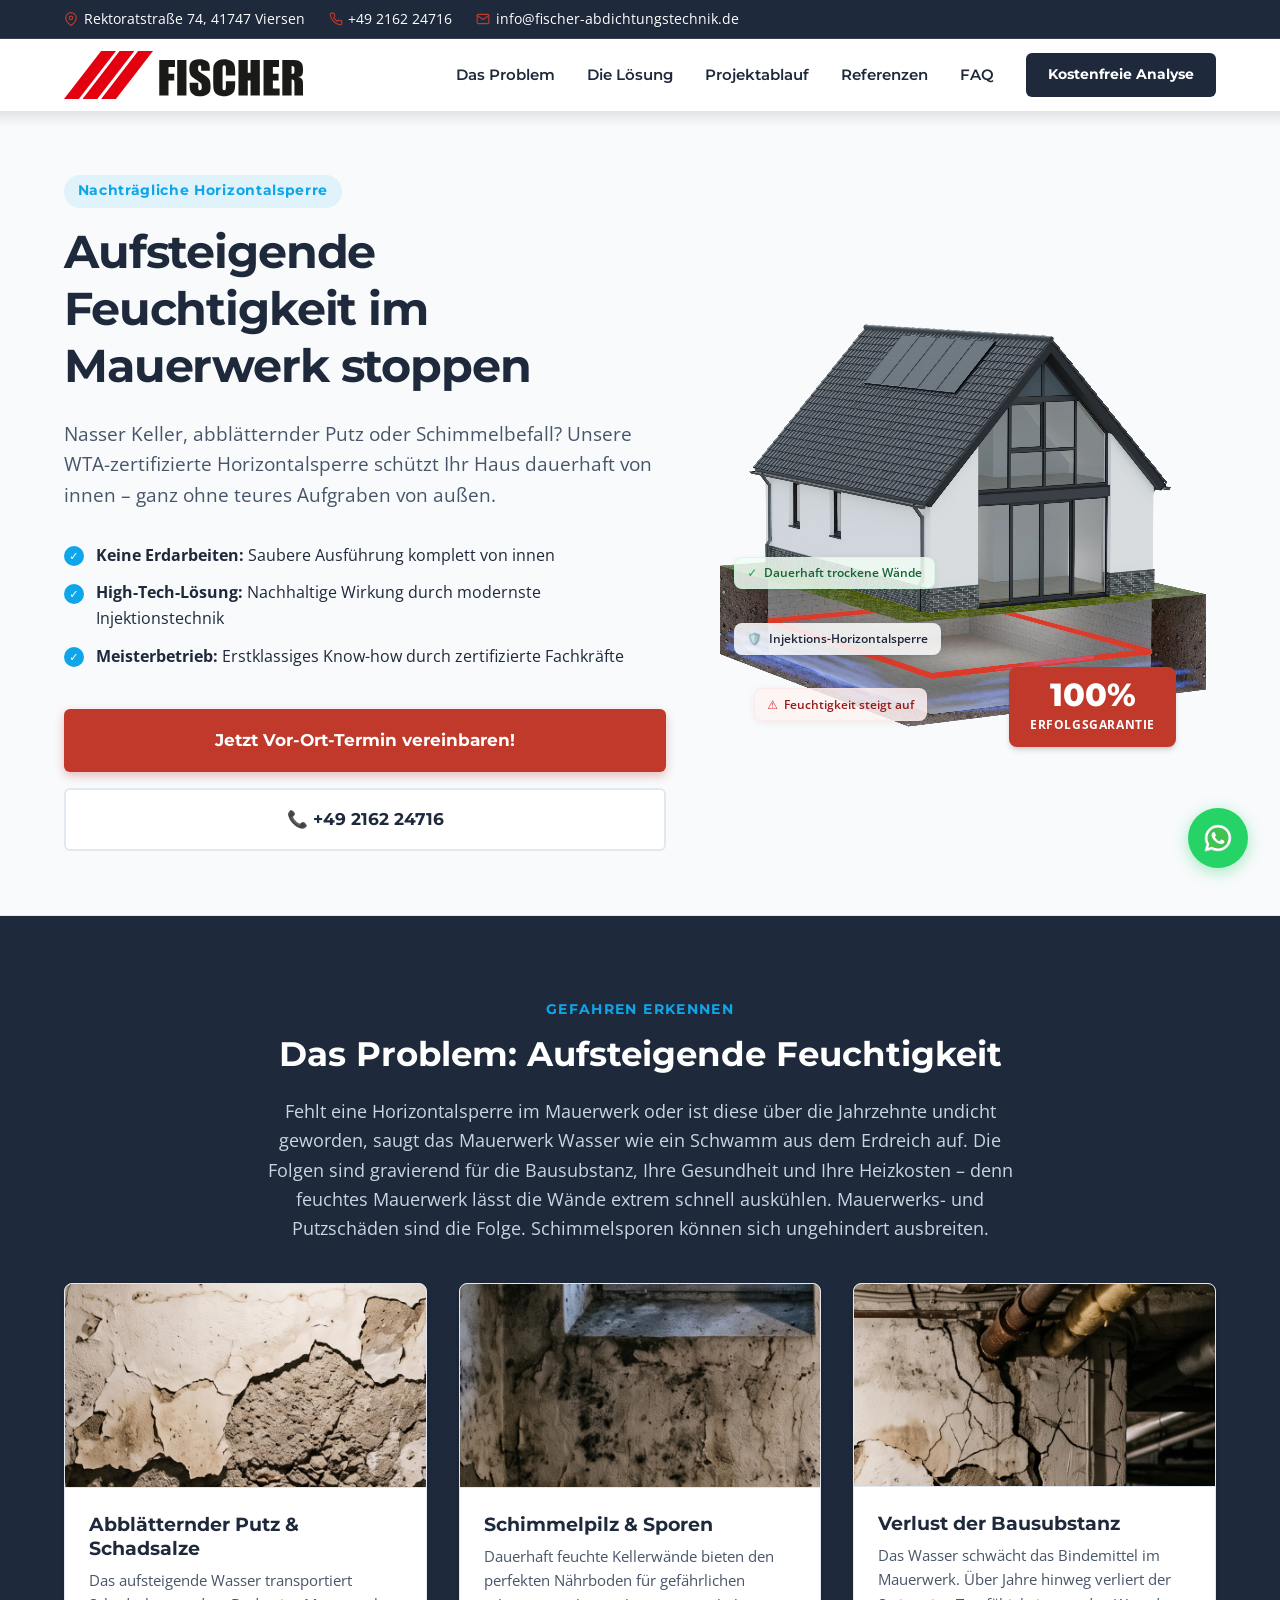
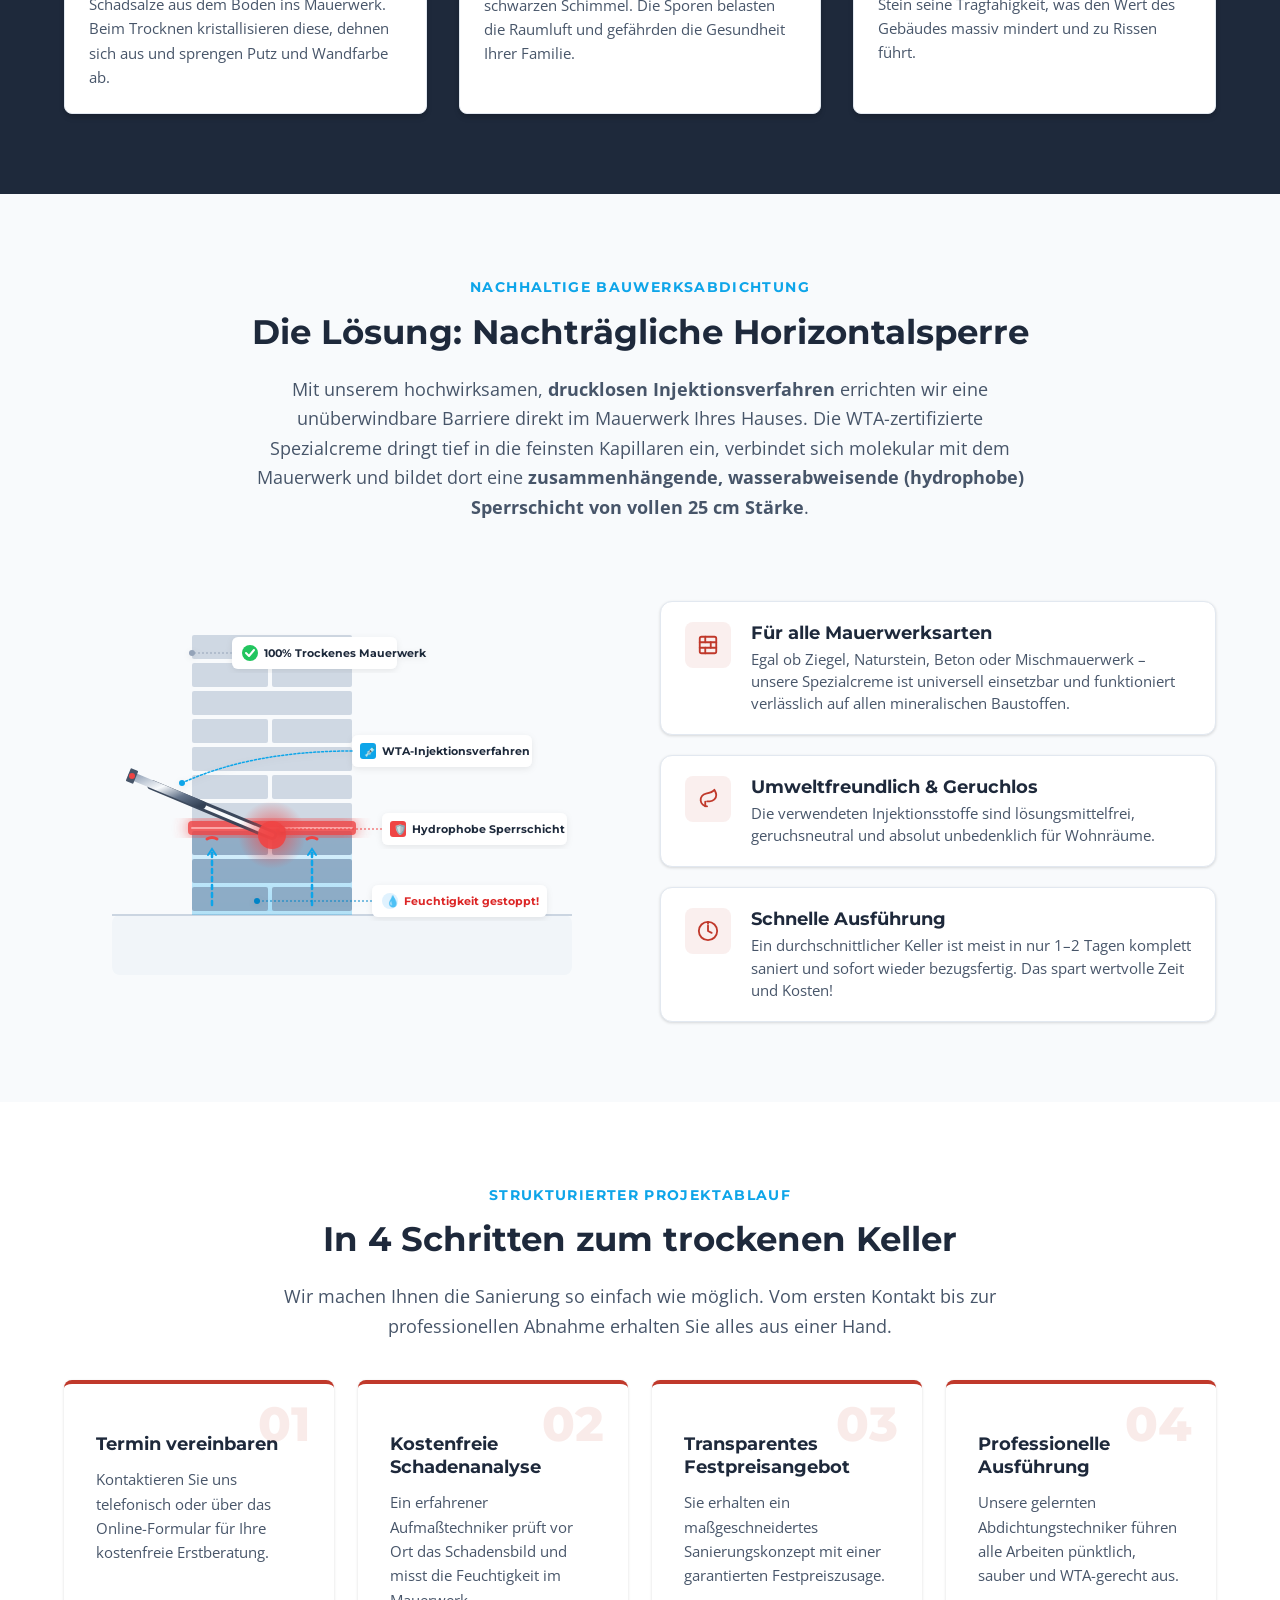
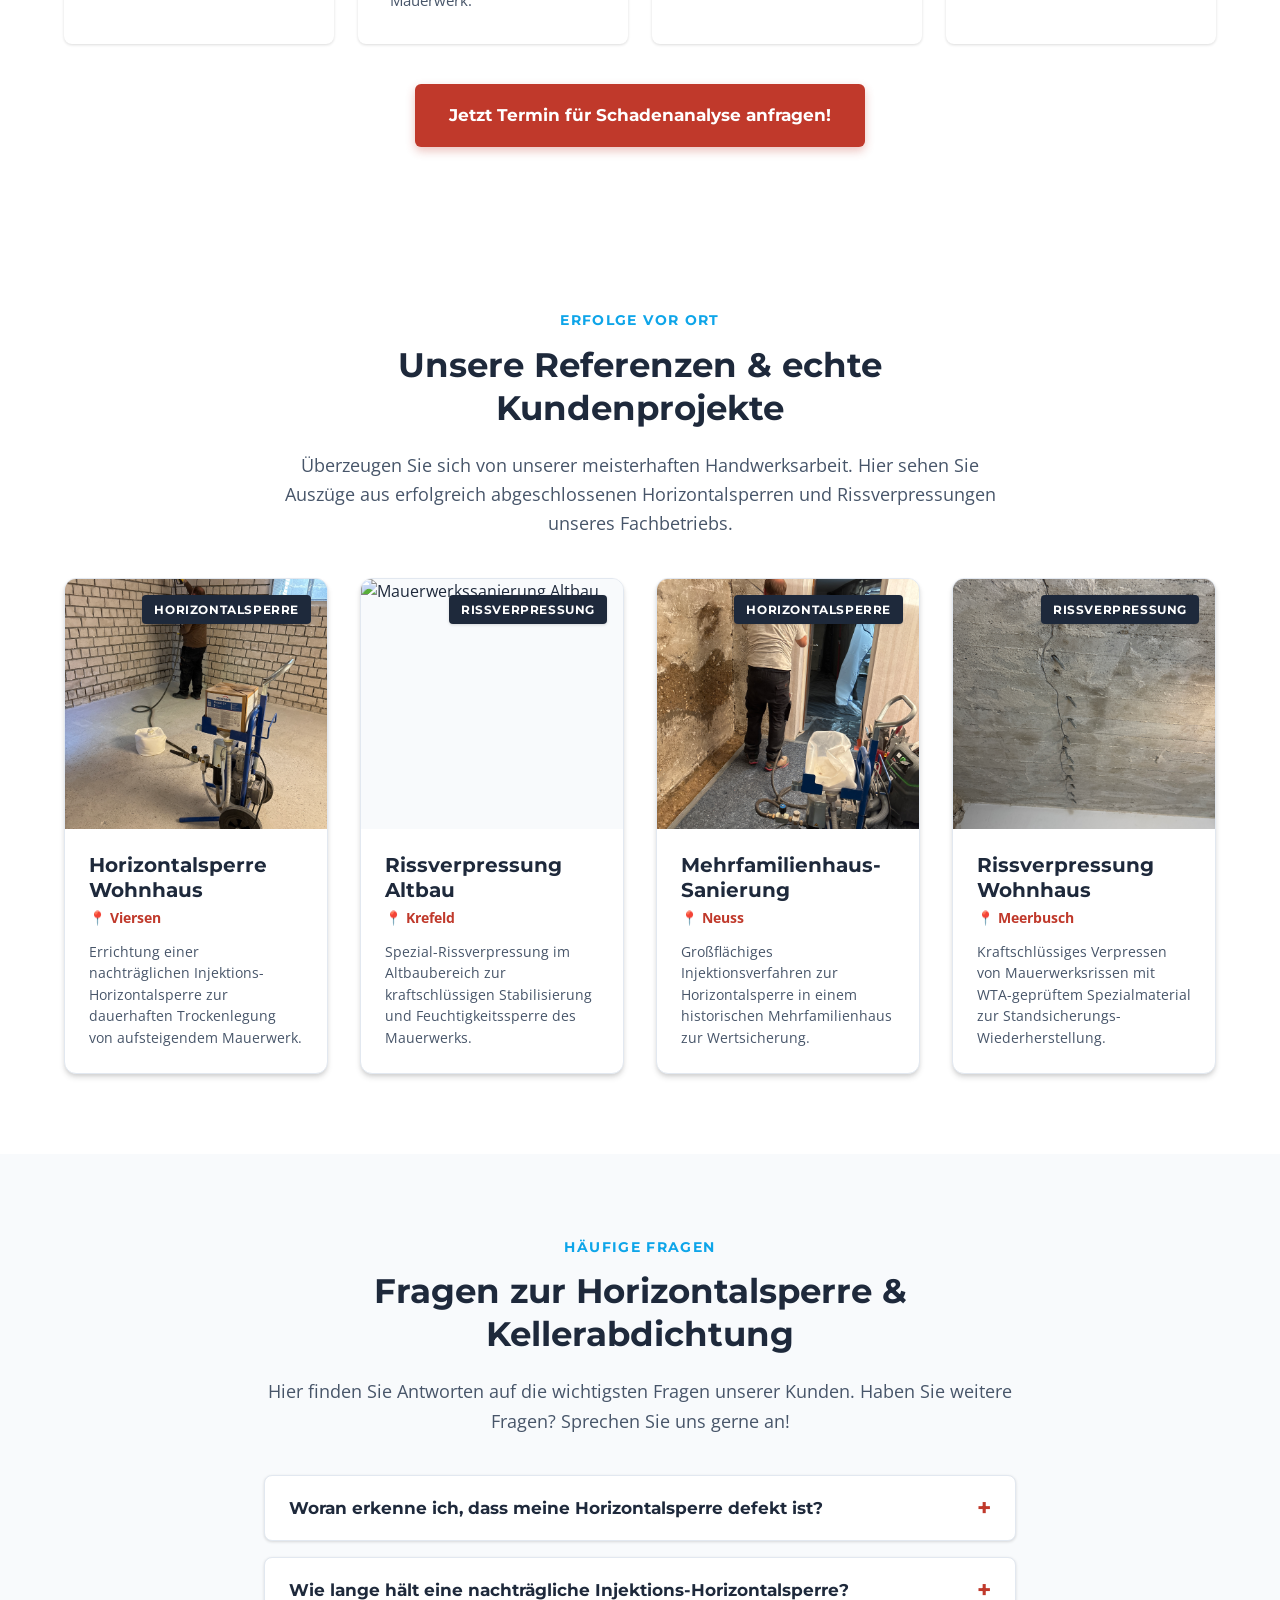
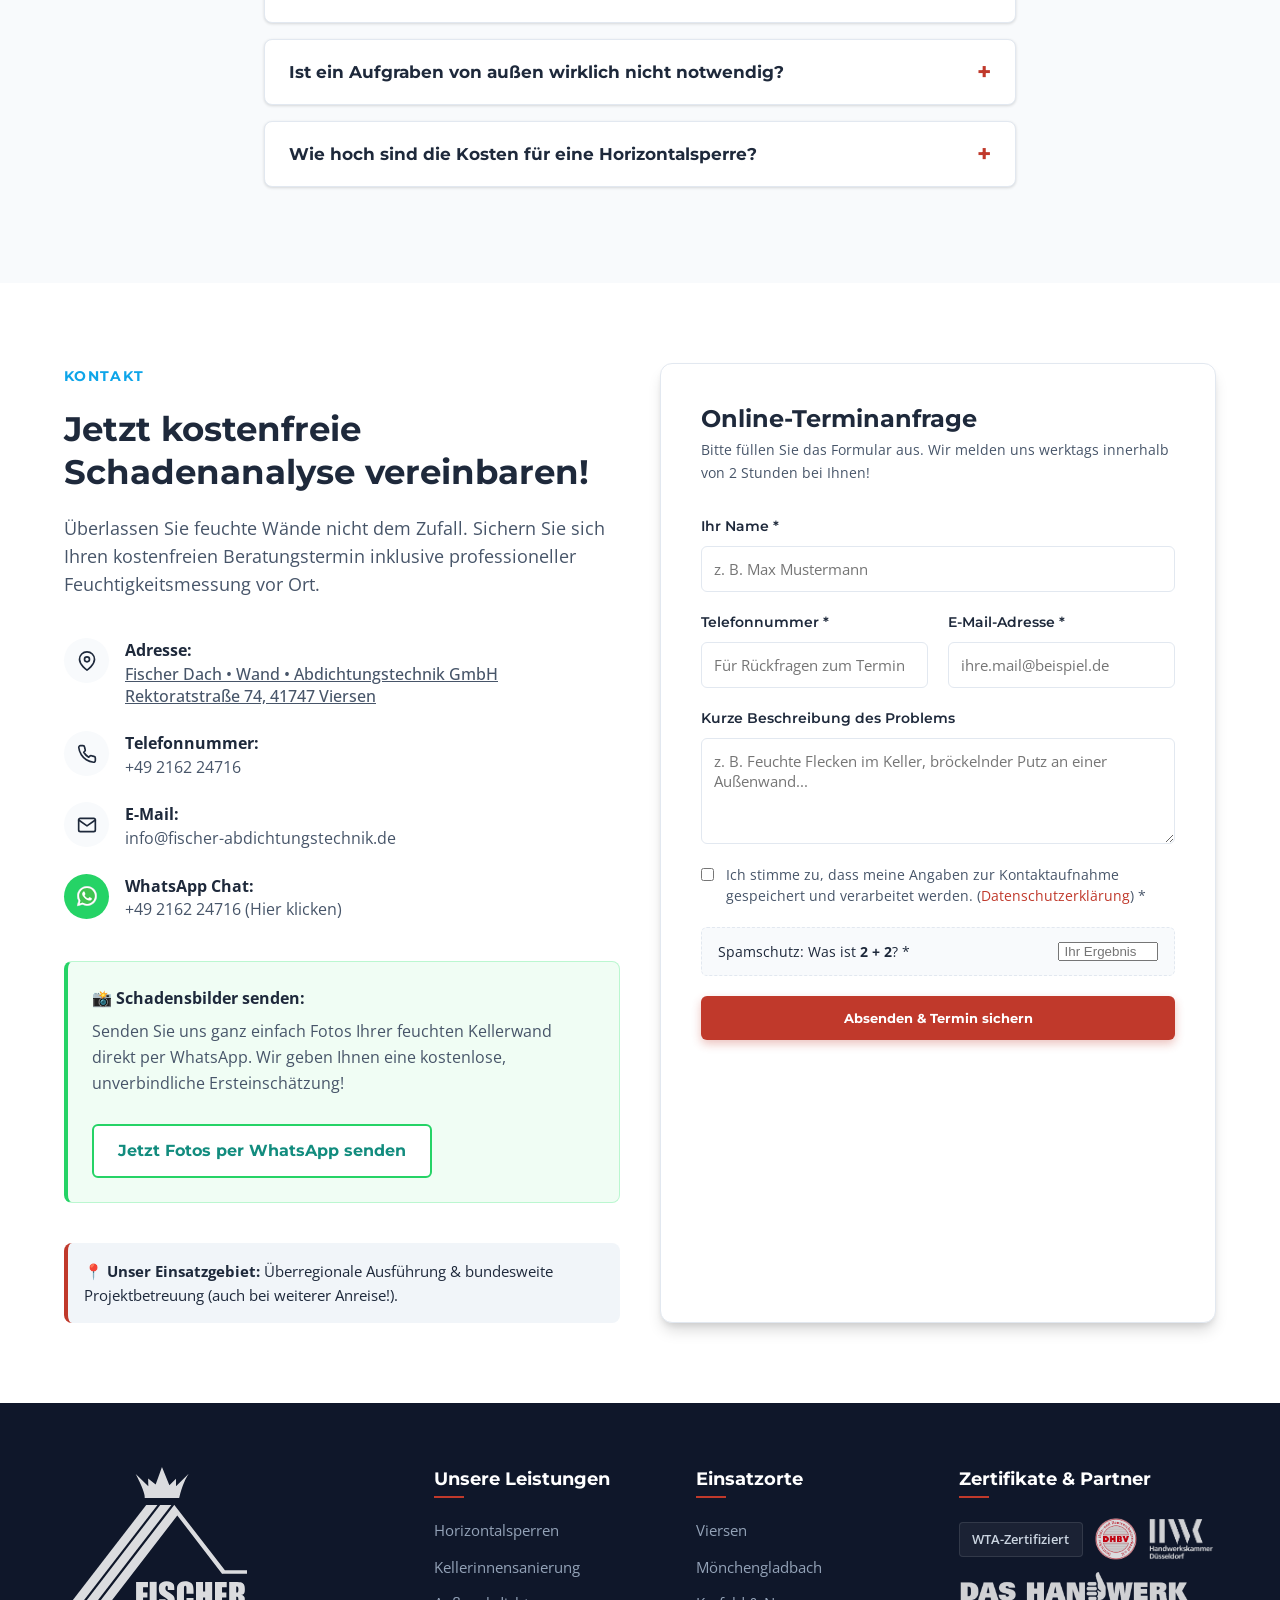
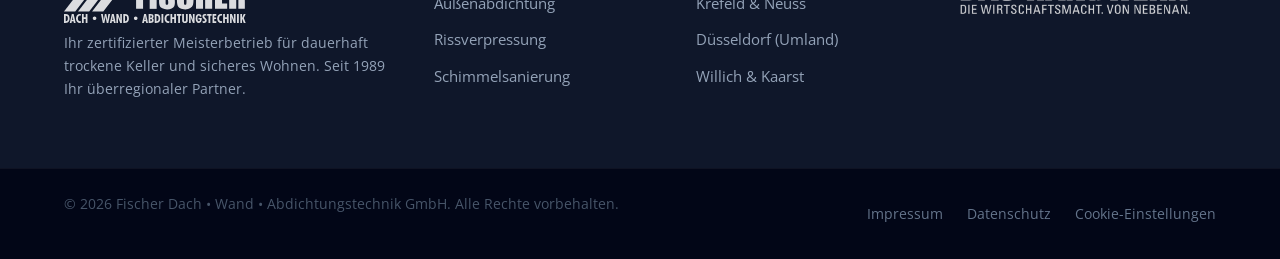
==== index.html @ 28f81aad "style: separate solution header as full-width block and split graphic and benefits in grid underneat" ====
<!DOCTYPE html>
<html lang="de">
<head>
    <meta charset="UTF-8">
    <meta name="viewport" content="width=device-width, initial-scale=1.0">
    <title>Nachträgliche Horizontalsperre | Fischer Abdichtungstechnik</title>
    <meta name="description" content="Professionelle Mauerwerksabdichtung & nachträgliche Horizontalsperre im Injektionsverfahren ohne Erdarbeiten. Kostenfreie Schadenanalyse vor Ort!">
    <link rel="stylesheet" href="styles.css">
    <link rel="preconnect" href="https://fonts.googleapis.com">
    <link rel="preconnect" href="https://fonts.gstatic.com" crossorigin>
    <link href="https://fonts.googleapis.com/css2?family=Montserrat:wght@400;500;600;700;800&family=Open+Sans:wght@400;500;600&display=swap" rel="stylesheet">

    <!-- Unified Google Tag (gtag.js) - Google Analytics 4 & Google Ads -->
    <!-- ANLEITUNG: Ersetze 'G-XXXXXXXXXX' mit deiner GA4 Mess-ID und 'AW-XXXXXXXXX' mit deiner Google Ads Conversion-ID -->
    <script async src="https://www.googletagmanager.com/gtag/js?id=G-XXXXXXXXXX"></script>
    <script>
        window.dataLayer = window.dataLayer || [];
        function gtag(){dataLayer.push(arguments);}
        gtag('js', new Date());

        // Google Analytics 4 (GA4) Initialisierung
        gtag('config', 'G-XXXXXXXXXX');

        // Google Ads Initialisierung (optional)
        gtag('config', 'AW-XXXXXXXXX');
    </script>
</head>
<body>

    <!-- Upper Utility Bar -->
    <div class="utility-bar">
        <div class="container utility-content">
            <div class="utility-left">
                <span><svg xmlns="http://www.w3.org/2000/svg" viewBox="0 0 24 24" fill="none" stroke="currentColor" stroke-width="2" stroke-linecap="round" stroke-linejoin="round" style="width: 14px; height: 14px;"><path d="M21 10c0 7-9 13-9 13s-9-6-9-13a9 9 0 0 1 18 0z"></path><circle cx="12" cy="10" r="3"></circle></svg> <a href="https://maps.google.com/?q=Fischer+Dach+Wand+Abdichtungstechnik+GmbH+Rektoratstrasse+74+41747+Viersen" target="_blank" rel="noopener noreferrer">Rektoratstraße&nbsp;74, 41747&nbsp;Viersen</a></span>
                <span><svg xmlns="http://www.w3.org/2000/svg" viewBox="0 0 24 24" fill="none" stroke="currentColor" stroke-width="2" stroke-linecap="round" stroke-linejoin="round" style="width: 14px; height: 14px;"><path d="M22 16.92v3a2 2 0 0 1-2.18 2 19.79 19.79 0 0 1-8.63-3.07 19.5 19.79 0 0 1-6-6 19.79 19.79 0 0 1-3.07-8.67A2 2 0 0 1 4.11 2h3a2 2 0 0 1 2 1.72 12.84 12.84 0 0 0 .7 2.81 2 2 0 0 1-.45 2.11L8.09 9.91a16 16 0 0 0 6 6l1.27-1.27a2 2 0 0 1 2.11-.45 12.84 12.84 0 0 0 2.81.7A2 2 0 0 1 22 16.92z"></path></svg> <a href="tel:+49216224716">+49 2162 24716</a></span>
                <span><svg xmlns="http://www.w3.org/2000/svg" viewBox="0 0 24 24" fill="none" stroke="currentColor" stroke-width="2" stroke-linecap="round" stroke-linejoin="round" style="width: 14px; height: 14px;"><path d="M4 4h16c1.1 0 2 .9 2 2v12c0 1.1-.9 2-2 2H4c-1.1 0-2-.9-2-2V6c0-1.1.9-2 2-2z"></path><polyline points="22,6 12,13 2,6"></polyline></svg> <a href="mailto:info@fischer-abdichtungstechnik.de">info@fischer-abdichtungstechnik.de</a></span>
            </div>
        </div>
    </div>

    <!-- Header & Navigation -->
    <header class="main-header">
        <div class="container header-container">
            <a href="#" class="logo">
                <img src="images/logo_small.svg" alt="Fischer Dach • Wand • Abdichtungstechnik" class="header-logo-img">
            </a>
            
            <!-- Desktop-only Navigation (horizontal flex) -->
            <nav class="main-nav nav-desktop">
                <a href="#problem">Das Problem</a>
                <a href="#loesung">Die Lösung</a>
                <a href="#ablauf">Projektablauf</a>
                <a href="#referenzen">Referenzen</a>
                <a href="#faq">FAQ</a>
                <a href="#kontakt" class="btn btn-primary nav-cta">Kostenfreie Analyse</a>
            </nav>

            <button class="mobile-nav-toggle" aria-label="Menü öffnen" onclick="toggleMobileNav()">
                <span></span>
                <span></span>
                <span></span>
            </button>
        </div>
    </header>

    <!-- Mobile-only Slide-out Drawer Navigation (vertical stacked sibling) -->
    <nav class="main-nav nav-mobile">
        <a href="#problem">Das Problem</a>
        <a href="#loesung">Die Lösung</a>
        <a href="#ablauf">Projektablauf</a>
        <a href="#referenzen">Referenzen</a>
        <a href="#faq">FAQ</a>
        <a href="#kontakt" class="btn btn-primary nav-cta">Kostenfreie Analyse</a>
        
        <!-- Mobile-only Contact Section (shown inside styled container) -->
        <div class="nav-utility-mobile">
            <div class="nav-utility-title">KONTAKT</div>

            <div class="contact-row">
                <div class="nav-utility-icon-box">
                    <svg xmlns="http://www.w3.org/2000/svg" viewBox="0 0 24 24" fill="none" stroke="currentColor" stroke-width="2" stroke-linecap="round" stroke-linejoin="round" style="width: 16px; height: 16px;"><path d="M21 10c0 7-9 13-9 13s-9-6-9-13a9 9 0 0 1 18 0z"></path><circle cx="12" cy="10" r="3"></circle></svg>
                </div>
                <a href="https://maps.google.com/?q=Fischer+Dach+Wand+Abdichtungstechnik+GmbH+Rektoratstrasse+74+41747+Viersen" target="_blank" rel="noopener noreferrer">Rektoratstraße&nbsp;74, 41747&nbsp;Viersen</a>
            </div>

            <div class="contact-row">
                <div class="nav-utility-icon-box">
                    <svg xmlns="http://www.w3.org/2000/svg" viewBox="0 0 24 24" fill="none" stroke="currentColor" stroke-width="2" stroke-linecap="round" stroke-linejoin="round" style="width: 16px; height: 16px;"><path d="M22 16.92v3a2 2 0 0 1-2.18 2 19.79 19.79 0 0 1-8.63-3.07 19.5 19.79 0 0 1-6-6 19.79 19.79 0 0 1-3.07-8.67A2 2 0 0 1 4.11 2h3a2 2 0 0 1 2 1.72 12.84 12.84 0 0 0 .7 2.81 2 2 0 0 1-.45 2.11L8.09 9.91a16 16 0 0 0 6 6l1.27-1.27a2 2 0 0 1 2.11-.45 12.84 12.84 0 0 0 2.81.7A2 2 0 0 1 22 16.92z"></path></svg>
                </div>
                <a href="tel:+49216224716">+49 2162 24716</a>
            </div>

            <div class="contact-row">
                <div class="nav-utility-icon-box">
                    <svg xmlns="http://www.w3.org/2000/svg" viewBox="0 0 24 24" fill="none" stroke="currentColor" stroke-width="2" stroke-linecap="round" stroke-linejoin="round" style="width: 16px; height: 16px;"><path d="M4 4h16c1.1 0 2 .9 2 2v12c0 1.1-.9 2-2 2H4c-1.1 0-2-.9-2-2V6c0-1.1.9-2 2-2z"></path><polyline points="22,6 12,13 2,6"></polyline></svg>
                </div>
                <a href="mailto:info@fischer-abdichtungstechnik.de">info@fischer-abdichtungstechnik.de</a>
            </div>
        </div>
    </nav>

    <main>
        <!-- Hero Section -->
        <section class="hero-section">
            <div class="container hero-container">
                <div class="hero-text-content">
                    <span class="hero-tagline">Nachträgliche Horizontalsperre</span>
                    <h1>Aufsteigende Feuchtigkeit im Mauerwerk stoppen</h1>
                    <p class="hero-lead">Nasser Keller, abblätternder Putz oder Schimmelbefall? Unsere WTA-zertifizierte Horizontalsperre schützt Ihr Haus dauerhaft von innen – ganz ohne teures Aufgraben von außen.</p>
                    
                    <div class="hero-benefits">
                        <div class="benefit-bullet">
                            <span class="bullet-icon">✓</span>
                            <span><strong>Keine Erdarbeiten:</strong> Saubere Ausführung komplett von innen</span>
                        </div>
                        <div class="benefit-bullet">
                            <span class="bullet-icon">✓</span>
                            <span><strong>High-Tech-Lösung:</strong> Nachhaltige Wirkung durch modernste Injektionstechnik</span>
                        </div>
                        <div class="benefit-bullet">
                            <span class="bullet-icon">✓</span>
                            <span><strong>Meisterbetrieb:</strong> Erstklassiges Know-how durch zertifizierte Fachkräfte</span>
                        </div>
                    </div>

                    <div class="hero-cta-group">
                        <a href="#kontakt" class="btn btn-accent btn-large">Jetzt Vor-Ort-Termin vereinbaren!</a>
                        <a href="tel:+49216224716" class="btn btn-secondary btn-large">📞 +49 2162 24716</a>
                    </div>
                </div>
                <div class="hero-visual-content">
                    <div class="visual-wrapper">
                        <!-- Modern, self-hosted, lightweight video with a fallback WebP poster -->
                        <video autoplay loop muted playsinline class="hero-img-main" poster="images/animation.webp">
                            <source src="images/animation.mov" type="video/quicktime">
                            <source src="images/animation.webm" type="video/webm">
                            <img src="images/animation.webp" alt="Fischer Injektions-Horizontalsperre" class="hero-img-main">
                        </video>

                        <!-- Absolute HTML Text Box Overlays (Initialize with badge-prepare to prevent layout flicker) -->
                        <div class="hero-overlay-badge badge-moisture badge-prepare">
                            <span class="badge-icon">⚠️</span>
                            <span class="badge-text">Feuchtigkeit steigt auf</span>
                        </div>

                        <div class="hero-overlay-badge badge-protection badge-prepare">
                            <span class="badge-icon">✓</span>
                            <span class="badge-text">Dauerhaft trockene Wände</span>
                        </div>

                        <div class="hero-overlay-badge badge-barrier badge-prepare">
                            <span class="badge-icon">🛡️</span>
                            <span class="badge-text">Injektions-Horizontalsperre</span>
                        </div>

                        <div class="visual-badge badge-prepare">
                            <span class="number">100%</span>
                            <span class="text">Erfolgsgarantie</span>
                        </div>
                    </div>
                </div>
            </div>
        </section>

        <!-- Problem Section -->
        <section id="problem" class="problem-section section-padding">
            <div class="container text-center max-width-800">
                <span class="section-tag">Gefahren erkennen</span>
                <h2>Das Problem: Aufsteigende Feuchtigkeit</h2>
                <p class="section-lead">Fehlt eine Horizontalsperre im Mauerwerk oder ist diese über die Jahrzehnte undicht geworden, saugt das Mauerwerk Wasser wie ein Schwamm aus dem Erdreich auf. Die Folgen sind gravierend für die Bausubstanz, Ihre Gesundheit und Ihre Heizkosten – denn feuchtes Mauerwerk lässt die Wände extrem schnell auskühlen. Mauerwerks- und Putzschäden sind die Folge. Schimmelsporen können sich ungehindert ausbreiten.</p>
            </div>

            <div class="container grid-3 mt-4">
                <div class="problem-card">
                    <div class="problem-image">
                        <img src="images/01_plaster.webp" alt="Abblätternder Putz und feuchte Kellerwand" loading="lazy">
                    </div>
                    <div class="problem-content">
                        <h3>Abblätternder Putz & Schadsalze</h3>
                        <p>Das aufsteigende Wasser transportiert Schadsalze aus dem Boden ins Mauerwerk. Beim Trocknen kristallisieren diese, dehnen sich aus und sprengen Putz und Wandfarbe ab.</p>
                    </div>
                </div>

                <div class="problem-card">
                    <div class="problem-image">
                        <img src="images/02_mold.webp" alt="Schwarzer Schimmel und Sporen an feuchter Wand" loading="lazy">
                    </div>
                    <div class="problem-content">
                        <h3>Schimmelpilz & Sporen</h3>
                        <p>Dauerhaft feuchte Kellerwände bieten den perfekten Nährboden für gefährlichen schwarzen Schimmel. Die Sporen belasten die Raumluft und gefährden die Gesundheit Ihrer Familie.</p>
                    </div>
                </div>

                <div class="problem-card">
                    <div class="problem-image">
                        <img src="images/03_structure.webp" alt="Feuchtes Kellermauerwerk und struktureller Schaden" loading="lazy">
                    </div>
                    <div class="problem-content">
                        <h3>Verlust der Bausubstanz</h3>
                        <p>Das Wasser schwächt das Bindemittel im Mauerwerk. Über Jahre hinweg verliert der Stein seine Tragfähigkeit, was den Wert des Gebäudes massiv mindert und zu Rissen führt.</p>
                    </div>
                </div>
            </div>
        </section>

        <!-- Solution Section -->
        <section id="loesung" class="solution-section section-padding bg-light">
            <div class="container">
                <!-- Headline and Text at the top, spanning full width -->
                <div class="solution-header text-center max-width-800">
                    <span class="section-tag">Nachhaltige Bauwerksabdichtung</span>
                    <h2>Die Lösung: Nachträgliche Horizontalsperre</h2>
                    <p class="section-lead">Mit unserem hochwirksamen, <strong>drucklosen Injektionsverfahren</strong> errichten wir eine unüberwindbare Barriere direkt im Mauerwerk Ihres Hauses. Die WTA-zertifizierte Spezialcreme dringt tief in die feinsten Kapillaren ein, verbindet sich molekular mit dem Mauerwerk und bildet dort eine <strong>zusammenhängende, wasserabweisende (hydrophobe) Sperrschicht von vollen 25 cm Stärke</strong>.</p>
                </div>

                <!-- Splitted content below: Left Column = Graphic, Right Column = Benefits list -->
                <div class="solution-grid grid-2 align-center mt-4">
                    <div class="solution-visual">
                        <!-- Modern Technical Schematic SVG -->
                        <svg viewBox="0 0 500 400" class="solution-svg" xmlns="http://www.w3.org/2000/svg">
                            <defs>
                                <!-- Glow filter for the active barrier -->
                                <filter id="barrierGlow" x="-20%" y="-20%" width="140%" height="140%">
                                    <feGaussianBlur stdDeviation="8" result="blur" />
                                    <feComposite in="SourceGraphic" in2="blur" operator="over" />
                                </filter>
                                <!-- Metallic gradient for the injection packer -->
                                <linearGradient id="packerMetal" x1="0" y1="0" x2="1" y2="1">
                                    <stop offset="0%" stop-color="#94a3b8" />
                                    <stop offset="40%" stop-color="#f8fafc" />
                                    <stop offset="70%" stop-color="#64748b" />
                                    <stop offset="100%" stop-color="#334155" />
                                </linearGradient>
                                <!-- Cream diffusion radial gradient -->
                                <radialGradient id="creamDiffusion" cx="50%" cy="50%" r="50%">
                                    <stop offset="0%" stop-color="#ef4444" stop-opacity="0.85" />
                                    <stop offset="35%" stop-color="#ef4444" stop-opacity="0.5" />
                                    <stop offset="100%" stop-color="#ef4444" stop-opacity="0" />
                                </radialGradient>
                                <!-- Rising water gradient -->
                                <linearGradient id="waterFlow" x1="0" y1="1" x2="0" y2="0">
                                    <stop offset="0%" stop-color="#0ea5e9" stop-opacity="0.3" />
                                    <stop offset="100%" stop-color="#0ea5e9" stop-opacity="0" />
                                </linearGradient>
                                <!-- Drop shadow for annotations -->
                                <filter id="shadow" x="-10%" y="-10%" width="120%" height="120%">
                                    <feDropShadow dx="0" dy="2" stdDeviation="3" flood-opacity="0.08" />
                                </filter>
                            </defs>

                            <!-- Ground / Soil Layer -->
                            <rect x="20" y="320" width="460" height="60" fill="#f1f5f9" rx="8" />
                            <line x1="20" y1="320" x2="480" y2="320" stroke="#cbd5e1" stroke-width="2" />

                            <!-- WET INDICATOR LAYER (Blue glow rising from the ground) -->
                            <rect x="100" y="240" width="160" height="80" fill="url(#waterFlow)" />

                            <!-- WALL CROSS-SECTION (Detailed Brick Layering) -->
                            <!-- Bricks below barrier (Damp, shaded slate blue-gray) -->
                            <g opacity="0.9">
                                <!-- Row 8 (y=236) Split -->
                                <rect x="100" y="236" width="76" height="24" fill="#94a3b8" rx="2" />
                                <rect x="180" y="236" width="80" height="24" fill="#94a3b8" rx="2" />
                                <!-- Row 9 (y=264) Full -->
                                <rect x="100" y="264" width="160" height="24" fill="#94a3b8" rx="2" />
                                <!-- Row 10 (y=292) Split -->
                                <rect x="100" y="292" width="76" height="24" fill="#94a3b8" rx="2" />
                                <rect x="180" y="292" width="80" height="24" fill="#94a3b8" rx="2" />
                            </g>
                            <!-- Dampness tint over wet bricks -->
                            <rect x="100" y="236" width="160" height="80" fill="#38bdf8" opacity="0.12" rx="4" />

                            <!-- Bricks above barrier (Dry, clean architectural light-slate) -->
                            <g opacity="0.9">
                                <!-- Row 1 (y=40) Full -->
                                <rect x="100" y="40" width="160" height="24" fill="#cbd5e1" rx="2" />
                                <!-- Row 2 (y=68) Split -->
                                <rect x="100" y="68" width="76" height="24" fill="#cbd5e1" rx="2" />
                                <rect x="180" y="68" width="80" height="24" fill="#cbd5e1" rx="2" />
                                <!-- Row 3 (y=96) Full -->
                                <rect x="100" y="96" width="160" height="24" fill="#cbd5e1" rx="2" />
                                <!-- Row 4 (y=124) Split -->
                                <rect x="100" y="124" width="76" height="24" fill="#cbd5e1" rx="2" />
                                <rect x="180" y="124" width="80" height="24" fill="#cbd5e1" rx="2" />
                                <!-- Row 5 (y=152) Full -->
                                <rect x="100" y="152" width="160" height="24" fill="#cbd5e1" rx="2" />
                                <!-- Row 6 (y=180) Split -->
                                <rect x="100" y="180" width="76" height="24" fill="#cbd5e1" rx="2" />
                                <rect x="180" y="180" width="80" height="24" fill="#cbd5e1" rx="2" />
                                <!-- Row 7 (y=208) Full -->
                                <rect x="100" y="208" width="160" height="24" fill="#cbd5e1" rx="2" />
                            </g>

                            <!-- ACTIVE HYDROPHOBIC BARRIER (Red glowing horizontal band) -->
                            <rect x="96" y="226" width="168" height="14" fill="#ef4444" rx="4" filter="url(#barrierGlow)" opacity="0.85" />
                            <!-- Subtle red inner core line -->
                            <line x1="100" y1="233" x2="260" y2="233" stroke="#fca5a5" stroke-width="2" stroke-linecap="round" />

                            <!-- DRILL HOLE (Diagonal channel) -->
                            <path d="M 60 190 L 180 240" stroke="#334155" stroke-width="10" stroke-linecap="round" fill="none" opacity="0.95" />
                            <path d="M 60 190 L 180 240" stroke="#f8fafc" stroke-width="4" stroke-linecap="round" fill="none" />

                            <!-- CREAM DIFFUSION SPHERE (Active WTA cream spreading out) -->
                            <circle cx="180" cy="240" r="34" fill="url(#creamDiffusion)" />
                            <circle cx="180" cy="240" r="14" fill="#ef4444" opacity="0.9" />

                            <!-- INJECTION PACKER DEVICE (Screwed into diagonal hole) -->
                            <path d="M 40 181 L 110 210" stroke="url(#packerMetal)" stroke-width="8" stroke-linecap="round" fill="none" />
                            <!-- Packer head / nipple -->
                            <rect x="36" y="174" width="8" height="14" fill="#475569" rx="1" transform="rotate(22 40 181)" />
                            <!-- Red injector hose coupling -->
                            <circle cx="40" cy="181" r="3" fill="#ef4444" />

                            <!-- RISING WATER PARTICLES & ARROWS (Blocked!) -->
                            <!-- Arrow 1 (Left) -->
                            <path d="M 120 310 L 120 254" stroke="#0ea5e9" stroke-width="2.5" stroke-linecap="round" fill="none" stroke-dasharray="4,4" />
                            <path d="M 116 260 L 120 254 L 124 260" stroke="#0ea5e9" stroke-width="2" stroke-linecap="round" fill="none" />
                            <!-- Arrow 2 (Right) -->
                            <path d="M 220 310 L 220 254" stroke="#0ea5e9" stroke-width="2.5" stroke-linecap="round" fill="none" stroke-dasharray="4,4" />
                            <path d="M 216 260 L 220 254 L 224 260" stroke="#0ea5e9" stroke-width="2" stroke-linecap="round" fill="none" />
                            
                            <!-- Water deflection curves at the barrier barrier level -->
                            <path d="M 115 244 Q 120 241 125 244" stroke="#ef4444" stroke-width="3" stroke-linecap="round" fill="none" />
                            <path d="M 215 244 Q 220 241 225 244" stroke="#ef4444" stroke-width="3" stroke-linecap="round" fill="none" />

                            <!-- ANNOTATIONS & CALLOUTS -->
                            <!-- Callout 1: Dry wall checkmark -->
                            <g transform="translate(140, 42)" filter="url(#shadow)">
                                <rect width="165" height="32" fill="#ffffff" rx="6" />
                                <circle cx="18" cy="16" r="8" fill="#22c55e" />
                                <path d="M 14 16 L 17 19 L 22 13" stroke="#ffffff" stroke-width="2" stroke-linecap="round" stroke-linejoin="round" fill="none" />
                                <text x="32" y="20" font-family="Montserrat" font-size="11px" font-weight="700" fill="#1e293b">100% Trockenes Mauerwerk</text>
                                <line x1="0" y1="16" x2="-40" y2="16" stroke="#94a3b8" stroke-dasharray="2,2" />
                                <circle cx="-40" cy="16" r="3" fill="#94a3b8" />
                            </g>

                            <!-- Callout 2: Hydrophobic active barrier -->
                            <g transform="translate(290, 218)" filter="url(#shadow)">
                                <rect width="185" height="32" fill="#ffffff" rx="6" />
                                <rect x="8" y="8" width="16" height="16" fill="#ef4444" rx="3" />
                                <text x="12" y="20" font-family="Montserrat" font-size="10px" font-weight="800" fill="#ffffff">🛡️</text>
                                <text x="30" y="20" font-family="Montserrat" font-size="11px" font-weight="700" fill="#1e293b">Hydrophobe Sperrschicht</text>
                                <!-- Connection pointer -->
                                <path d="M 0 16 L -100 16" stroke="#ef4444" stroke-dasharray="2,2" />
                                <circle cx="-100" cy="16" r="3" fill="#ef4444" />
                            </g>

                            <!-- Callout 3: WTA Injektionsverfahren -->
                            <g transform="translate(260, 140)" filter="url(#shadow)">
                                <rect width="180" height="32" fill="#ffffff" rx="6" />
                                <rect x="8" y="8" width="16" height="16" fill="#0ea5e9" rx="3" />
                                <text x="12" y="20" font-family="Montserrat" font-size="10px" font-weight="800" fill="#ffffff">💉</text>
                                <text x="30" y="20" font-family="Montserrat" font-size="11px" font-weight="700" fill="#1e293b">WTA-Injektionsverfahren</text>
                                <!-- Connection pointer -->
                                <path d="M 0 16 Q -100 16 -170 48" stroke="#0ea5e9" stroke-width="1.5" stroke-linecap="round" fill="none" stroke-dasharray="2,2" />
                                <circle cx="-170" cy="48" r="3" fill="#0ea5e9" />
                            </g>

                            <!-- Callout 4: Rising damp blocked -->
                            <g transform="translate(280, 290)" filter="url(#shadow)">
                                <rect width="175" height="32" fill="#ffffff" rx="6" />
                                <circle cx="18" cy="16" r="8" fill="#e0f2fe" />
                                <text x="14" y="20" font-family="Montserrat" font-size="11px" font-weight="800" fill="#0284c7">💧</text>
                                <text x="32" y="20" font-family="Montserrat" font-size="11px" font-weight="700" fill="#dc2626">Feuchtigkeit gestoppt!</text>
                                <!-- Connection pointer -->
                                <path d="M 0 16 L -115 16" stroke="#0284c7" stroke-dasharray="2,2" />
                                <circle cx="-115" cy="16" r="3" fill="#0284c7" />
                            </g>
                        </svg>
                    </div>

                    <div class="benefits-list">
                        <div class="benefit-item">
                            <div class="benefit-icon">
                                <svg class="benefit-icon-svg" viewBox="0 0 24 24" fill="none" stroke="currentColor" stroke-width="2" stroke-linecap="round" stroke-linejoin="round">
                                    <rect x="3" y="3" width="18" height="18" rx="2" />
                                    <path d="M3 9h18" />
                                    <path d="M3 15h18" />
                                    <path d="M9 3v6" />
                                    <path d="M15 9v6" />
                                    <path d="M9 15v6" />
                                </svg>
                            </div>
                            <div>
                                <h4>Für alle Mauerwerksarten</h4>
                                <p>Egal ob Ziegel, Naturstein, Beton oder Mischmauerwerk – unsere Spezialcreme ist universell einsetzbar und funktioniert verlässlich auf allen mineralischen Baustoffen.</p>
                            </div>
                        </div>
                        <div class="benefit-item">
                            <div class="benefit-icon">
                                <svg class="benefit-icon-svg" viewBox="0 0 24 24" fill="none" stroke="currentColor" stroke-width="2" stroke-linecap="round" stroke-linejoin="round">
                                    <path d="M11 20A7 7 0 0 1 9.8 6.1C15.5 5 17 4.48 19 2c1 2 2 3.5 2 5.5a7 7 0 0 1-7 7h-3" />
                                    <path d="M9 20v-5" />
                                </svg>
                            </div>
                            <div>
                                <h4>Umweltfreundlich & Geruchlos</h4>
                                <p>Die verwendeten Injektionsstoffe sind lösungsmittelfrei, geruchsneutral und absolut unbedenklich für Wohnräume.</p>
                            </div>
                        </div>
                        <div class="benefit-item">
                            <div class="benefit-icon">
                                <svg class="benefit-icon-svg" viewBox="0 0 24 24" fill="none" stroke="currentColor" stroke-width="2" stroke-linecap="round" stroke-linejoin="round">
                                    <circle cx="12" cy="12" r="10" />
                                    <polyline points="12 6 12 12 16 14" />
                                    <path d="M12 2v2" />
                                </svg>
                            </div>
                            <div>
                                <h4>Schnelle Ausführung</h4>
                                <p>Ein durchschnittlicher Keller ist meist in nur 1–2 Tagen komplett saniert und sofort wieder bezugsfertig. Das spart wertvolle Zeit und Kosten!</p>
                            </div>
                        </div>
                    </div>
                </div>
            </div>
        </section>

        <!-- 4-Steps Sektion -->
        <section id="ablauf" class="steps-section section-padding">
            <div class="container text-center max-width-800">
                <span class="section-tag">Strukturierter Projektablauf</span>
                <h2>In 4 Schritten zum trockenen Keller</h2>
                <p class="section-lead">Wir machen Ihnen die Sanierung so einfach wie möglich. Vom ersten Kontakt bis zur professionellen Abnahme erhalten Sie alles aus einer Hand.</p>
            </div>

            <div class="container grid-4 mt-4">
                <div class="step-card">
                    <div class="step-num">01</div>
                    <h3>Termin vereinbaren</h3>
                    <p>Kontaktieren Sie uns telefonisch oder über das Online-Formular für Ihre kostenfreie Erstberatung.</p>
                </div>
                <div class="step-card">
                    <div class="step-num">02</div>
                    <h3>Kostenfreie Schadenanalyse</h3>
                    <p>Ein erfahrener Aufmaßtechniker prüft vor Ort das Schadensbild und misst die Feuchtigkeit im Mauerwerk.</p>
                </div>
                <div class="step-card">
                    <div class="step-num">03</div>
                    <h3>Transparentes Festpreisangebot</h3>
                    <p>Sie erhalten ein maßgeschneidertes Sanierungskonzept mit einer garantierten Festpreiszusage.</p>
                </div>
                <div class="step-card">
                    <div class="step-num">04</div>
                    <h3>Professionelle Ausführung</h3>
                    <p>Unsere gelernten Abdichtungstechniker führen alle Arbeiten pünktlich, sauber und WTA-gerecht aus.</p>
                </div>
            </div>

            <div class="container text-center mt-4">
                <a href="#kontakt" class="btn btn-accent btn-large">Jetzt Termin für Schadenanalyse anfragen!</a>
            </div>
        </section>

        <!-- Referenzen & Projektgalerie Sektion -->
        <section id="referenzen" class="gallery-section section-padding">
            <div class="container text-center max-width-800">
                <span class="section-tag">Erfolge vor Ort</span>
                <h2>Unsere Referenzen &amp; echte Kundenprojekte</h2>
                <p class="section-lead">Überzeugen Sie sich von unserer meisterhaften Handwerksarbeit. Hier sehen Sie Auszüge aus erfolgreich abgeschlossenen Horizontalsperren und Rissverpressungen unseres Fachbetriebs.</p>
            </div>

            <div class="container mt-4">
                <div class="gallery-grid" id="gallery-grid" style="grid-template-columns: repeat(auto-fit, minmax(250px, 1fr));">
                    
                    <!-- Card 1: Horizontalsperre Wohnhaus -->
                    <div class="gallery-item horizontalsperre">
                        <div class="gallery-card-inner">
                            <div class="gallery-img-container" onclick="openFolderLightbox('horizontalsperre', 'photos/HorizontalsperreRissverpressung/Horizontalsperre01.jpeg')" style="cursor: pointer;">
                                <img src="photos/HorizontalsperreRissverpressung/Horizontalsperre01.jpeg" alt="Nachträgliche Horizontalsperre Wohnhaus" loading="lazy">
                                <span class="gallery-badge">Horizontalsperre</span>
                                <div class="gallery-img-overlay"><span>🔍 Details öffnen</span></div>
                            </div>
                            <div class="gallery-item-desc">
                                <h4>Horizontalsperre Wohnhaus</h4>
                                <span class="gallery-location">📍 Viersen</span>
                                <p>Errichtung einer nachträglichen Injektions-Horizontalsperre zur dauerhaften Trockenlegung von aufsteigendem Mauerwerk.</p>
                            </div>
                        </div>
                    </div>

                    <!-- Card 2: Rissverpressung Altbau -->
                    <div class="gallery-item horizontalsperre">
                        <div class="gallery-card-inner">
                            <div class="gallery-img-container" onclick="openFolderLightbox('horizontalsperre', 'photos/HorizontalsperreRissverpressung/Horizontalsperre02.jpeg')" style="cursor: pointer;">
                                <img src="photos/HorizontalsperreRissverpressung/Horizontalsperre02.jpeg" alt="Mauerwerkssanierung Altbau" loading="lazy">
                                <span class="gallery-badge">Rissverpressung</span>
                                <div class="gallery-img-overlay"><span>🔍 Details öffnen</span></div>
                            </div>
                            <div class="gallery-item-desc">
                                <h4>Rissverpressung Altbau</h4>
                                <span class="gallery-location">📍 Krefeld</span>
                                <p>Spezial-Rissverpressung im Altbaubereich zur kraftschlüssigen Stabilisierung und Feuchtigkeitssperre des Mauerwerks.</p>
                            </div>
                        </div>
                    </div>

                    <!-- Card 3: Horizontalsperre Mehrfamilienhaus -->
                    <div class="gallery-item horizontalsperre">
                        <div class="gallery-card-inner">
                            <div class="gallery-img-container" onclick="openFolderLightbox('horizontalsperre', 'photos/HorizontalsperreRissverpressung/Horizontalsperre03.jpeg')" style="cursor: pointer;">
                                <img src="photos/HorizontalsperreRissverpressung/Horizontalsperre03.jpeg" alt="Injektionsverfahren Mehrfamilienhaus" loading="lazy">
                                <span class="gallery-badge">Horizontalsperre</span>
                                <div class="gallery-img-overlay"><span>🔍 Details öffnen</span></div>
                            </div>
                            <div class="gallery-item-desc">
                                <h4>Mehrfamilienhaus-Sanierung</h4>
                                <span class="gallery-location">📍 Neuss</span>
                                <p>Großflächiges Injektionsverfahren zur Horizontalsperre in einem historischen Mehrfamilienhaus zur Wertsicherung.</p>
                            </div>
                        </div>
                    </div>

                    <!-- Card 4: Rissverpressung Altbau (Regnery) -->
                    <div class="gallery-item horizontalsperre">
                        <div class="gallery-card-inner">
                            <div class="gallery-img-container" onclick="openFolderLightbox('horizontalsperre', 'photos/HorizontalsperreRissverpressung/Horizontalsperre04.jpeg')" style="cursor: pointer;">
                                <img src="photos/HorizontalsperreRissverpressung/Horizontalsperre04.jpeg" alt="Mauerwerks-Rissverpressung Altbau" loading="lazy">
                                <span class="gallery-badge">Rissverpressung</span>
                                <div class="gallery-img-overlay"><span>🔍 Details öffnen</span></div>
                            </div>
                            <div class="gallery-item-desc">
                                <h4>Rissverpressung Wohnhaus</h4>
                                <span class="gallery-location">📍 Meerbusch</span>
                                <p>Kraftschlüssiges Verpressen von Mauerwerksrissen mit WTA-geprüftem Spezialmaterial zur Standsicherungs-Wiederherstellung.</p>
                            </div>
                        </div>
                    </div>

                </div>
            </div>
        </section>

        <!-- FAQ Sektion -->
        <section id="faq" class="faq-section section-padding bg-light">
            <div class="container text-center max-width-800">
                <span class="section-tag">Häufige Fragen</span>
                <h2>Fragen zur Horizontalsperre & Kellerabdichtung</h2>
                <p class="section-lead">Hier finden Sie Antworten auf die wichtigsten Fragen unserer Kunden. Haben Sie weitere Fragen? Sprechen Sie uns gerne an!</p>
            </div>

            <div class="container max-width-800 mt-4">
                <div class="faq-item">
                    <button class="faq-question" onclick="toggleFaq(this)">
                        <span>Woran erkenne ich, dass meine Horizontalsperre defekt ist?</span>
                        <span class="faq-toggle-icon">+</span>
                    </button>
                    <div class="faq-answer">
                        <p>Typische Anzeichen sind feuchte Stellen am unteren Wandbereich (oberhalb der Fußleiste), abblätternde Wandfarbe, bröckelnder Putz, weiße Ausblühungen (Salzkristalle) oder ein muffiger, modriger Geruch im Kellerraum.</p>
                    </div>
                </div>

                <div class="faq-item">
                    <button class="faq-question" onclick="toggleFaq(this)">
                        <span>Wie lange hält eine nachträgliche Injektions-Horizontalsperre?</span>
                        <span class="faq-toggle-icon">+</span>
                    </button>
                    <div class="faq-answer">
                        <p>Dank modernster WTA-zertifizierter Injektionsmaterialien und unserer professionellen Ausführung hält eine solche Horizontalsperre in der Regel über 30 bis 50 Jahre – oft überdauert sie die gesamte restliche Lebensdauer des Gebäudes.</p>
                    </div>
                </div>

                <div class="faq-item">
                    <button class="faq-question" onclick="toggleFaq(this)">
                        <span>Ist ein Aufgraben von außen wirklich nicht notwendig?</span>
                        <span class="faq-toggle-icon">+</span>
                    </button>
                    <div class="faq-answer">
                        <p>Ja! Bei aufsteigender Feuchtigkeit reicht eine Horizontalsperre aus. Da wir diese durch schräge Bohrlöcher direkt von der Innenseite des Kellers einbringen, bleibt Ihr Garten, die Terrasse oder die Garageneinfahrt völlig unberührt.</p>
                    </div>
                </div>

                <div class="faq-item">
                    <button class="faq-question" onclick="toggleFaq(this)">
                        <span>Wie hoch sind die Kosten für eine Horizontalsperre?</span>
                        <span class="faq-toggle-icon">+</span>
                    </button>
                    <div class="faq-answer">
                        <p>Die Kosten hängen von der Wandstärke, dem gewählten Material und der Gesamtlänge der abzudichtenden Wände ab. Deshalb bieten wir Ihnen eine komplett kostenfreie und unverbindliche Schadensanalyse vor Ort an, um Ihnen anschließend ein präzises Festpreisangebot zu erstellen.</p>
                    </div>
                </div>
            </div>
        </section>

        <!-- Kontakt & Formular -->
        <section id="kontakt" class="contact-section section-padding">
            <div class="container grid-2">
                <div class="contact-info-block">
                    <span class="section-tag">Kontakt</span>
                    <h2>Jetzt kostenfreie Schadenanalyse vereinbaren!</h2>
                    <p class="contact-lead">Überlassen Sie feuchte Wände nicht dem Zufall. Sichern Sie sich Ihren kostenfreien Beratungstermin inklusive professioneller Feuchtigkeitsmessung vor Ort.</p>
                    
                    <div class="contact-details mt-4">
                        <div class="contact-detail-item">
                            <span class="icon"><svg xmlns="http://www.w3.org/2000/svg" viewBox="0 0 24 24" fill="none" stroke="currentColor" stroke-width="2" stroke-linecap="round" stroke-linejoin="round" style="width: 20px; height: 20px;"><path d="M21 10c0 7-9 13-9 13s-9-6-9-13a9 9 0 0 1 18 0z"></path><circle cx="12" cy="10" r="3"></circle></svg></span>
                            <div>
                                <strong>Adresse:</strong>
                                <p class="address-text"><a href="https://maps.google.com/?q=Fischer+Dach+Wand+Abdichtungstechnik+GmbH+Rektoratstrasse+74+41747+Viersen" target="_blank" rel="noopener noreferrer" class="contact-link" style="text-decoration: underline; font-weight: 500;">Fischer Dach • Wand • Abdichtungstechnik GmbH<br>Rektoratstraße&nbsp;74, 41747&nbsp;Viersen</a></p>
                            </div>
                        </div>
                        <div class="contact-detail-item">
                            <span class="icon"><svg xmlns="http://www.w3.org/2000/svg" viewBox="0 0 24 24" fill="none" stroke="currentColor" stroke-width="2" stroke-linecap="round" stroke-linejoin="round" style="width: 20px; height: 20px;"><path d="M22 16.92v3a2 2 0 0 1-2.18 2 19.79 19.79 0 0 1-8.63-3.07 19.5 19.79 0 0 1-6-6 19.79 19.79 0 0 1-3.07-8.67A2 2 0 0 1 4.11 2h3a2 2 0 0 1 2 1.72 12.84 12.84 0 0 0 .7 2.81 2 2 0 0 1-.45 2.11L8.09 9.91a16 16 0 0 0 6 6l1.27-1.27a2 2 0 0 1 2.11-.45 12.84 12.84 0 0 0 2.81.7A2 2 0 0 1 22 16.92z"></path></svg></span>
                            <div>
                                <strong>Telefonnummer:</strong>
                                <p class="address-text"><a href="tel:+49216224716" class="contact-link">+49 2162 24716</a></p>
                            </div>
                        </div>
                        <div class="contact-detail-item">
                            <span class="icon"><svg xmlns="http://www.w3.org/2000/svg" viewBox="0 0 24 24" fill="none" stroke="currentColor" stroke-width="2" stroke-linecap="round" stroke-linejoin="round" style="width: 20px; height: 20px;"><path d="M4 4h16c1.1 0 2 .9 2 2v12c0 1.1-.9 2-2 2H4c-1.1 0-2-.9-2-2V6c0-1.1.9-2 2-2z"></path><polyline points="22,6 12,13 2,6"></polyline></svg></span>
                            <div>
                                <strong>E-Mail:</strong>
                                <p class="address-text"><a href="mailto:info@fischer-abdichtungstechnik.de" class="contact-link">info@fischer-abdichtungstechnik.de</a></p>
                            </div>
                        </div>
                        <div class="contact-detail-item">
                            <span class="icon" style="background-color: #25d366; display: flex; align-items: center; justify-content: center;">
                                <img src="images/icons8-whatsapp.svg" alt="WhatsApp" style="width: 24px; height: 24px;">
                            </span>
                            <div>
                                <strong>WhatsApp Chat:</strong>
                                <p class="address-text"><a href="https://wa.me/49216224716?text=Hallo%20Fischer-Team%2C%20ich%20habe%20ein%20Feuchtigkeitsproblem%20und%20interessiere%20mich%20f%C3%BCr%20die%20kostenlose%20Schadenanalyse." class="contact-link" onclick="handleWhatsAppClick(event, 'Hallo Fischer-Team, ich habe ein Feuchtigkeitsproblem und interessiere mich für die kostenlose Schadenanalyse.')" target="_blank" rel="noopener noreferrer">+49 2162 24716 (Hier klicken)</a></p>
                            </div>
                        </div>
                    </div>

                    <div class="whatsapp-cta-card mt-4">
                        <strong>📸 Schadensbilder senden:</strong>
                        <p class="mt-2">Senden Sie uns ganz einfach Fotos Ihrer feuchten Kellerwand direkt per WhatsApp. Wir geben Ihnen eine kostenlose, unverbindliche Ersteinschätzung!</p>
                        <a href="https://wa.me/49216224716?text=Hallo%20Fischer-Team%2C%20ich%20habe%20Fotos%20meines%20Feuchtigkeitsproblems%20f%C3%BCr%20eine%20Ersteinsch%C3%A4tzung." class="btn btn-secondary mt-2" onclick="handleWhatsAppClick(event, 'Hallo Fischer-Team, ich habe Fotos meines Feuchtigkeitsproblems für eine Ersteinschätzung.')" target="_blank" rel="noopener noreferrer" style="border-color: #25d366; color: #128c7e; font-weight: bold;">
                            Jetzt Fotos per WhatsApp senden
                        </a>
                    </div>

                    <div class="service-area-badge mt-4">
                        <strong>📍 Unser Einsatzgebiet:</strong> Überregionale Ausführung &amp; bundesweite Projektbetreuung (auch bei weiterer Anreise!).
                    </div>
                </div>

                <div class="contact-form-block">
                    <h3>Online-Terminanfrage</h3>
                    <p class="form-subtitle">Bitte füllen Sie das Formular aus. Wir melden uns werktags innerhalb von 2 Stunden bei Ihnen!</p>
                    
                    <form id="leadForm" class="contact-form" onsubmit="handleFormSubmit(event)">
                        <div class="form-row">
                            <div class="form-group">
                                <label for="name">Ihr Name *</label>
                                <input type="text" id="name" required placeholder="z. B. Max Mustermann">
                            </div>
                        </div>
                        <div class="form-row grid-2-col">
                            <div class="form-group">
                                <label for="phone">Telefonnummer *</label>
                                <input type="tel" id="phone" required placeholder="Für Rückfragen zum Termin">
                            </div>
                            <div class="form-group">
                                <label for="email">E-Mail-Adresse *</label>
                                <input type="email" id="email" required placeholder="ihre.mail@beispiel.de">
                            </div>
                        </div>
                        <div class="form-group">
                            <label for="message">Kurze Beschreibung des Problems</label>
                            <textarea id="message" rows="4" placeholder="z. B. Feuchte Flecken im Keller, bröckelnder Putz an einer Außenwand..."></textarea>
                        </div>
                        
                        <div class="form-group checkbox-group">
                            <input type="checkbox" id="privacy" required>
                            <label for="privacy">Ich stimme zu, dass meine Angaben zur Kontaktaufnahme gespeichert und verarbeitet werden. (<a href="datenschutz.html">Datenschutzerklärung</a>) *</label>
                        </div>

                        <!-- Anti-Spam Captcha -->
                        <div class="captcha-box">
                            <label for="captcha">Spamschutz: Was ist <strong id="captcha-question">5 + 6</strong>? *</label>
                            <input type="number" id="captcha" required placeholder="Ihr Ergebnis">
                        </div>

                        <button type="submit" class="btn btn-accent btn-full">Absenden & Termin sichern</button>
                    </form>
                    <div id="form-success-message" class="success-alert" style="display: none;">
                        <h4>Vielen Dank für Ihre Anfrage!</h4>
                        <p>Wir haben Ihre Nachricht erhalten und melden uns in Kürze telefonisch bei Ihnen, um den Termin für die kostenfreie Analyse abzustimmen.</p>
                    </div>
                </div>
            </div>
        </section>
    </main>

    <!-- Footer -->
    <footer class="main-footer">
        <div class="container footer-grid">
            <div class="footer-col branding-col">
                <a href="#" class="logo">
                    <img src="images/logo_large.svg" alt="Fischer Dach • Wand • Abdichtungstechnik" class="footer-logo-img">
                </a>
                <p class="footer-desc mt-2">Ihr zertifizierter Meisterbetrieb für dauerhaft trockene Keller und sicheres Wohnen. Seit 1989 Ihr überregionaler Partner.</p>
            </div>
            <div class="footer-col">
                <h3>Unsere Leistungen</h3>
                <ul class="footer-links">
                    <li><a href="#loesung">Horizontalsperren</a></li>
                    <li><a href="#problem">Kellerinnensanierung</a></li>
                    <li><a href="#">Außenabdichtung</a></li>
                    <li><a href="#">Rissverpressung</a></li>
                    <li><a href="#">Schimmelsanierung</a></li>
                </ul>
            </div>
            <div class="footer-col">
                <h3>Einsatzorte</h3>
                <ul class="footer-links">
                    <li><a href="#">Viersen</a></li>
                    <li><a href="#">Mönchengladbach</a></li>
                    <li><a href="#">Krefeld & Neuss</a></li>
                    <li><a href="#">Düsseldorf (Umland)</a></li>
                    <li><a href="#">Willich & Kaarst</a></li>
                </ul>
            </div>
            <div class="footer-col">
                <h3>Zertifikate & Partner</h3>
                <div class="certificates">
                    <span class="cert-badge">WTA-Zertifiziert</span>
                    <img src="images/dhbv-rot.png" alt="DHBV Mitglied" class="partner-logo">
                    <img src="images/hwk.png" alt="HWK Meisterbetrieb" class="partner-logo">
                    <img src="images/das-handwerk.png" alt="Das Handwerk" class="partner-logo">
                </div>
            </div>
        </div>
        <div class="footer-bottom">
            <div class="container footer-bottom-content">
                <p>&copy; 2026 Fischer Dach • Wand • Abdichtungstechnik GmbH. Alle Rechte vorbehalten.</p>
                <div class="footer-meta-links">
                    <a href="impressum.html" id="link-impressum">Impressum</a>
                    <a href="datenschutz.html" id="link-datenschutz">Datenschutz</a>
                    <a href="#">Cookie-Einstellungen</a>
                </div>
            </div>
        </div>
    </footer>

    <!-- Lightbox Modal -->
    <div id="lightbox" class="lightbox-modal" style="display: none;">
        <span class="lightbox-close" onclick="closeLightbox()">&times;</span>
        <button class="lightbox-prev" onclick="changeLightboxImage(-1)">&#10094;</button>
        <button class="lightbox-next" onclick="changeLightboxImage(1)">&#10095;</button>
        <div class="lightbox-content">
            <img id="lightbox-img" src="" alt="Galeriebild">
            <div id="lightbox-caption" class="lightbox-caption"></div>
            <div id="lightbox-counter" class="lightbox-counter"></div>
        </div>
    </div>

    <!-- WhatsApp QR Code Modal (Desktop only fallback) -->
    <div id="whatsapp-modal" class="lightbox-modal" style="display: none;">
        <span class="lightbox-close" onclick="closeWhatsAppModal()">&times;</span>
        <div class="whatsapp-modal-box">
            <h3 style="color: var(--color-primary); margin-bottom: 0.5rem; font-size: 1.5rem; display: flex; align-items: center; justify-content: center; gap: 0.5rem;">
                <img src="images/icons8-whatsapp.svg" alt="WhatsApp" style="width: 28px; height: 28px;"> WhatsApp Beratung
            </h3>
            <p style="color: var(--color-secondary); font-size: 0.95rem; margin-bottom: 1.5rem;">Scannen Sie den QR-Code einfach mit Ihrer Smartphone-Kamera, um direkt einen Chat with uns zu starten!</p>
            
            <!-- QR Code Image/SVG -->
            <div class="qr-container" style="background-color: var(--color-light); padding: 1.5rem; border-radius: 0.5rem; display: inline-block; margin-bottom: 1.5rem; box-shadow: var(--shadow-sm); border: 1px dashed var(--color-border);">
                <!-- Genuine QR-Code linking directly to pre-filled WhatsApp chat -->
                <img src="images/whatsapp_qr.svg" alt="WhatsApp QR-Code" style="width: 200px; height: 200px; display: inline-block; vertical-align: middle;">
            </div>
            
            <!-- Number & Links fallback -->
            <p style="color: var(--color-primary); font-weight: 600; font-size: 1.15rem; margin-bottom: 0.25rem;">+49 2162 24716</p>
            <span style="color: var(--color-secondary); font-size: 0.85rem; display: block; margin-bottom: 1.5rem;">Erreichbar Werktags 08:00 - 18:00 Uhr</span>
            
            <div style="display: flex; flex-direction: column; gap: 0.75rem;">
                <a href="https://web.whatsapp.com/send?phone=49216224716&text=Hallo%20Fischer-Team%2C%20ich%20habe%20ein%20Feuchtigkeitsproblem%20und%20interessiere%20mich%20f%C3%BCr%20die%20kostenlose%20Schadenanalyse." target="_blank" rel="noopener noreferrer" class="btn btn-primary" style="background-color: #25d366; border-color: #25d366; font-size: 0.95rem; width: 100%; display: flex; align-items: center; justify-content: center; gap: 0.5rem;">
                    <img src="images/icons8-whatsapp.svg" alt="WhatsApp" style="width: 20px; height: 20px; filter: brightness(0) invert(1);"> Alternativ WhatsApp Web öffnen
                </a>
                <button onclick="closeWhatsAppModal()" class="btn btn-secondary" style="font-size: 0.95rem; width: 100%; border-color: var(--color-border);">Schließen</button>
            </div>
        </div>
    </div>

    <!-- Floating WhatsApp Button -->
    <a href="https://wa.me/49216224716?text=Hallo%20Fischer-Team%2C%20ich%20habe%20ein%20Feuchtigkeitsproblem%20und%20interessiere%20mich%20f%C3%BCr%20die%20kostenlose%20Schadenanalyse." class="whatsapp-float" onclick="handleWhatsAppClick(event, 'Hallo Fischer-Team, ich habe ein Feuchtigkeitsproblem und interessiere mich für die kostenlose Schadenanalyse.')" target="_blank" rel="noopener noreferrer" aria-label="Kontakt über WhatsApp">
        <img src="images/icons8-whatsapp.svg" alt="WhatsApp" class="whatsapp-icon">
    </a>

    <!-- Interactive JS scripts -->
    <script>
        // Folder-based Galleries definition
        const folderGalleries = {
            'horizontalsperre': [
                'photos/HorizontalsperreRissverpressung/Horizontalsperre01.jpeg',
                'photos/HorizontalsperreRissverpressung/Horizontalsperre02.jpeg',
                'photos/HorizontalsperreRissverpressung/Horizontalsperre03.jpeg',
                'photos/HorizontalsperreRissverpressung/Horizontalsperre04.jpeg'
            ]
        };

        let currentGallery = [];
        let currentImageIndex = 0;

        // Detect if the user is on mobile
        function isMobileDevice() {
            return (window.innerWidth <= 768) || /Android|webOS|iPhone|iPad|iPod|BlackBerry|IEMobile|Opera Mini/i.test(navigator.userAgent);
        }

        // Handle WhatsApp Clicks (Floating button and On-Site card)
        function handleWhatsAppClick(event, presetText) {
            const encodedText = encodeURIComponent(presetText);
            const waNumber = '49216224716';
            
            if (isMobileDevice()) {
                // On mobile, launch WhatsApp directly via wa.me link
                return; // Let the default href link behavior open wa.me in _blank!
            } else {
                // On desktop, prevent default link behavior and show the QR Code Modal!
                event.preventDefault();
                openWhatsAppModal(presetText);
            }
        }

        // Open WhatsApp Modal
        function openWhatsAppModal(presetText) {
            const modal = document.getElementById('whatsapp-modal');
            modal.style.display = 'flex';
            document.body.style.overflow = 'hidden';
            
            // Update the WhatsApp Web link inside modal to use the custom presetText!
            const webLink = modal.querySelector('a');
            if (webLink) {
                const encodedText = encodeURIComponent(presetText);
                webLink.href = `https://web.whatsapp.com/send?phone=49216224716&text=${encodedText}`;
            }
        }

        // Close WhatsApp Modal
        function closeWhatsAppModal() {
            document.getElementById('whatsapp-modal').style.display = 'none';
            document.body.style.overflow = 'auto';
        }

        // Open Lightbox for folder
        function openFolderLightbox(folderKey, initialSrc) {
            currentGallery = folderGalleries[folderKey] || [];
            currentImageIndex = currentGallery.indexOf(initialSrc);
            if (currentImageIndex === -1) {
                currentImageIndex = 0;
            }
            
            // Show lightbox
            const modal = document.getElementById('lightbox');
            modal.style.display = 'flex';
            
            // Disable body scrolling
            document.body.style.overflow = 'hidden';
            
            updateLightbox();
        }

        // Close Lightbox
        function closeLightbox() {
            document.getElementById('lightbox').style.display = 'none';
            document.body.style.overflow = 'auto';
        }

        // Prev/Next slide
        function changeLightboxImage(direction) {
            if (currentGallery.length === 0) return;
            currentImageIndex = (currentImageIndex + direction + currentGallery.length) % currentGallery.length;
            updateLightbox();
        }

        // Update image and descriptions
        function updateLightbox() {
            if (currentGallery.length === 0) return;
            const imgSrc = currentGallery[currentImageIndex];
            
            const img = document.getElementById('lightbox-img');
            img.src = imgSrc;
            
            // Generate clean caption from filename (anonymized!)
            const parts = imgSrc.split('/');
            const filename = parts[parts.length - 1];
            // Format nice title
            let cleanTitle = filename.replace('.jpeg', '').replace('.heic', '').trim();
            if (cleanTitle === 'Horizontalsperre01') cleanTitle = 'Mauerwerks-Trockenlegung';
            else if (cleanTitle === 'Horizontalsperre02') cleanTitle = 'Rissverpressung Altbau';
            else if (cleanTitle === 'Horizontalsperre03') cleanTitle = 'Mehrfamilienhaus-Sanierung';
            else if (cleanTitle === 'Horizontalsperre04') cleanTitle = 'Rissverpressung Wohnhaus';
            else if (cleanTitle.startsWith('Kellerabdichtung')) cleanTitle = 'Kellerinnenabdichtung';
            else if (cleanTitle.startsWith('Balkonsanierung')) cleanTitle = 'Balkonsanierung & Belag';
            else if (cleanTitle.startsWith('Bedachungen')) cleanTitle = 'Meisterbedachung';
            else if (cleanTitle.startsWith('Treppensanierung')) cleanTitle = 'Treppensanierung';
            
            document.getElementById('lightbox-caption').textContent = cleanTitle;
            document.getElementById('lightbox-counter').textContent = `${currentImageIndex + 1} / ${currentGallery.length}`;
        }

        // Keyboard navigation listeners
        window.addEventListener('keydown', e => {
            const modal = document.getElementById('lightbox');
            if (modal.style.display === 'flex') {
                if (e.key === 'Escape') closeLightbox();
                if (e.key === 'ArrowRight') changeLightboxImage(1);
                if (e.key === 'ArrowLeft') changeLightboxImage(-1);
            }
        });

        // Toggle Mobile Navigation Menu
        function toggleMobileNav() {
            const nav = document.querySelector('.nav-mobile');
            const toggle = document.querySelector('.mobile-nav-toggle');
            nav.classList.toggle('nav-active');
            toggle.classList.toggle('toggle-active');
        }

        // Toggle FAQ Accordion
        function toggleFaq(btn) {
            const item = btn.parentElement;
            const answer = item.querySelector('.faq-answer');
            const icon = btn.querySelector('.faq-toggle-icon');
            
            // Toggle active class
            item.classList.toggle('faq-active');
            
            if (item.classList.contains('faq-active')) {
                answer.style.maxHeight = answer.scrollHeight + "px";
                icon.textContent = "−";
            } else {
                answer.style.maxHeight = null;
                icon.textContent = "+";
            }
        }

        // Dynamic Captcha setup
        let captchaVal1 = 0;
        let captchaVal2 = 0;
        let captchaResult = 0;

        function generateCaptcha() {
            captchaVal1 = Math.floor(Math.random() * 10) + 2; // 2-11
            captchaVal2 = Math.floor(Math.random() * 9) + 1;  // 1-9
            captchaResult = captchaVal1 + captchaVal2;
            document.getElementById('captcha-question').textContent = `${captchaVal1} + ${captchaVal2}`;
        }

        // Initialize captcha on load
        window.addEventListener('DOMContentLoaded', () => {
            generateCaptcha();
        });

        // Form Submit Handler
        function handleFormSubmit(event) {
            event.preventDefault();
            const captchaInput = parseInt(document.getElementById('captcha').value);
            
            if (captchaInput !== captchaResult) {
                alert('Spamschutz-Prüfung fehlgeschlagen. Bitte berechnen Sie die Summe erneut.');
                generateCaptcha();
                document.getElementById('captcha').value = '';
                return;
            }

            // Gather Lead Data
            const leadData = {
                name: document.getElementById('name').value,
                phone: document.getElementById('phone').value,
                email: document.getElementById('email').value,
                message: document.getElementById('message').value
            };

            // Send lead data to secure PHP mailer in the background
            fetch('send_lead.php', {
                method: 'POST',
                headers: {
                    'Content-Type': 'application/json'
                },
                body: JSON.stringify(leadData)
            })
            .then(response => response.json())
            .then(result => {
                if (result.success) {
                    console.log('Lead successfully sent to inbox via send_lead.php');
                } else {
                    console.error('PHP Mailer reported failure:', result.message);
                }
            })
            .catch(error => {
                console.error('Error submitting form data:', error);
            });

            // Google Ads & Google Analytics Event auslösen
            if (typeof gtag === 'function') {
                // 1. Google Ads Conversion
                // ANLEITUNG: Ersetze 'AW-XXXXXXXXX/YYYYYYYYYYYYYYYY' mit deinem tatsächlichen Conversion-Label
                gtag('event', 'conversion', {
                    'send_to': 'AW-XXXXXXXXX/YYYYYYYYYYYYYYYY'
                });
                console.log('Google Ads Conversion Event gesendet.');

                // 2. Google Analytics 4 Lead Event
                gtag('event', 'generate_lead', {
                    'event_category': 'Engagement',
                    'event_label': 'Horizontalsperre Kontaktanfrage'
                });
                console.log('Google Analytics GA4 generate_lead Event gesendet.');
            }

            // Hide form and show success immediately for instant visual response
            document.getElementById('leadForm').style.display = 'none';
            document.getElementById('form-success-message').style.display = 'block';
        }

        // Performance Optimization: Pause hero video when out of viewport, play when in view
        document.addEventListener("DOMContentLoaded", function () {
            const heroVideo = document.querySelector(".hero-visual-content video");
            if (heroVideo && "IntersectionObserver" in window) {
                const observer = new IntersectionObserver(function (entries) {
                    entries.forEach(function (entry) {
                        if (entry.isIntersecting) {
                            heroVideo.play().catch(function (err) {
                                console.log("Video play was prevented:", err);
                            });
                        } else {
                            heroVideo.pause();
                        }
                    });
                }, { threshold: 0.1 });
                observer.observe(heroVideo);
            }

            // Staggered fade-in of hero badges once visual content enters viewport
            const visualWrapper = document.querySelector(".visual-wrapper");
            
            if (visualWrapper && "IntersectionObserver" in window) {
                const badgeObserver = new IntersectionObserver(function (entries, observer) {
                    entries.forEach(function (entry) {
                        if (entry.isIntersecting) {
                            // Fade in bottom-to-top with delay
                            const moisture = document.querySelector(".badge-moisture");
                            const barrier = document.querySelector(".badge-barrier");
                            const protection = document.querySelector(".badge-protection");
                            const guarantee = document.querySelector(".visual-badge");

                            if (moisture) {
                                setTimeout(function () { moisture.classList.add("badge-visible"); }, 400);
                            }
                            if (barrier) {
                                setTimeout(function () { barrier.classList.add("badge-visible"); }, 1600);
                            }
                            if (protection) {
                                setTimeout(function () { protection.classList.add("badge-visible"); }, 2800);
                            }
                            if (guarantee) {
                                setTimeout(function () { guarantee.classList.add("badge-visible"); }, 4000);
                            }

                            // Unobserve once triggered to lock the animation in place
                            observer.unobserve(entry.target);
                        }
                    });
                }, {
                    rootMargin: "-15% 0px -40% 0px", // Excludes bottom 40% of screen to force video higher up before triggering
                    threshold: 0.2 // Triggers when 20% of the video enters this upper-middle band
                });

                badgeObserver.observe(visualWrapper);
            }

            // Close mobile navigation menu when any link inside it is clicked
            const navLinks = document.querySelectorAll(".nav-mobile a");
            const nav = document.querySelector(".nav-mobile");
            const toggle = document.querySelector(".mobile-nav-toggle");
            
            if (nav && toggle && navLinks.length > 0) {
                navLinks.forEach(function (link) {
                    link.addEventListener("click", function () {
                        if (nav.classList.contains("nav-active")) {
                            nav.classList.remove("nav-active");
                            toggle.classList.remove("toggle-active");
                        }
                    });
                });
            }
        });
    </script>
</body>
</html>
---- styles.css ----
/* ==========================================================================
   CSS Stylesheet for Fischer Horizontalsperre Landingpage
   Theme: Professional Craftsman & Water Isolation (Anthracite / Red / White)
   ========================================================================== */

/* --- Custom Properties (CSS Variables) --- */
:root {
    --color-primary: #1e293b;       /* Deep Slate/Anthracite */
    --color-secondary: #475569;     /* Gray slate for text */
    --color-accent: #c0392b;        /* Signal/Brick Red from Fischer */
    --color-accent-hover: #962d22;  /* Darker Red */
    --color-accent-blue: #0ea5e9;   /* High-Fidelity Light Blue accent */
    --color-accent-blue-hover: #0284c7;
    --color-light: #f8fafc;         /* Crisp Light Background */
    --color-white: #ffffff;
    --color-dark-bg: #0f172a;       /* Dark theme for footer */
    --color-border: #e2e8f0;        /* Subtle Border Gray */
    --font-sans: 'Open Sans', system-ui, -apple-system, sans-serif;
    --font-title: 'Montserrat', system-ui, -apple-system, sans-serif;
    --shadow-sm: 0 1px 3px rgba(0,0,0,0.14);
    --shadow-md: 0 4px 6px -1px rgba(0,0,0,0.14), 0 2px 4px -1px rgba(0,0,0,0.09);
    --shadow-lg: 0 10px 15px -3px rgba(0,0,0,0.15), 0 4px 6px -2px rgba(0,0,0,0.09);
    --transition: all 0.3s cubic-bezier(0.4, 0, 0.2, 1);
    --container-width: 1200px;
}

/* --- Base Resets & Layout --- */
*, *::before, *::after {
    box-sizing: border-box;
    margin: 0;
    padding: 0;
}

html {
    scroll-behavior: smooth;
    font-size: 16px;
    -webkit-text-size-adjust: 100%;
}

body {
    font-family: var(--font-sans);
    color: var(--color-primary);
    background-color: var(--color-white);
    line-height: 1.6;
    overflow-x: hidden;
}

img, svg {
    max-width: 100%;
    height: auto;
    display: block;
}

a {
    color: inherit;
    text-decoration: none;
    transition: var(--transition);
}

ul {
    list-style: none;
}

/* --- Core Components & Helpers --- */
.container {
    width: 100%;
    max-width: var(--container-width);
    margin: 0 auto;
    padding: 0 1.5rem;
}

.text-center {
    text-align: center;
}

.max-width-800 {
    max-width: 800px;
    margin-left: auto;
    margin-right: auto;
}

.mt-2 { margin-top: 0.5rem; }
.mt-4 { margin-top: 2.5rem; }

.section-padding {
    padding: 5rem 0;
}

.bg-light {
    background-color: var(--color-light);
}

/* Typography Scale */
h1, h2, h3, h4 {
    font-family: var(--font-title);
    font-weight: 700;
    line-height: 1.25;
    color: var(--color-primary);
}

h1 {
    font-size: 2.15rem;
    letter-spacing: -0.025em;
    margin-bottom: 1.5rem;
}

@media (min-width: 768px) {
    h1 { font-size: 2.85rem; }
}

h2 {
    font-size: 1.75rem;
    margin-bottom: 1.25rem;
}

@media (min-width: 768px) {
    h2 { font-size: 2.15rem; }
}

h3 {
    font-size: 1.2rem;
    margin-bottom: 0.75rem;
}

p {
    margin-bottom: 1.25rem;
    color: var(--color-secondary);
}

.section-tag {
    display: inline-block;
    color: var(--color-accent-blue);
    font-family: var(--font-title);
    font-weight: 700;
    text-transform: uppercase;
    font-size: 0.85rem;
    letter-spacing: 0.1em;
    margin-bottom: 0.75rem;
}

.section-lead {
    font-size: 1.15rem;
    color: var(--color-secondary);
}

/* --- Buttons --- */
.btn {
    display: inline-flex;
    align-items: center;
    justify-content: center;
    font-family: var(--font-title);
    font-weight: 700;
    text-align: center;
    border-radius: 0.375rem;
    padding: 0.75rem 1.5rem;
    cursor: pointer;
    border: 2px solid transparent;
    transition: var(--transition);
}

.btn-primary {
    background-color: var(--color-primary);
    color: var(--color-white);
}

.btn-primary:hover {
    background-color: #334155;
    transform: translateY(-2px);
}

.btn-accent {
    background-color: var(--color-accent);
    color: var(--color-white);
    box-shadow: 0 4px 10px rgba(192, 57, 43, 0.3);
}

.btn-accent:hover {
    background-color: var(--color-accent-hover);
    transform: translateY(-2px);
    box-shadow: 0 6px 15px rgba(192, 57, 43, 0.45);
}

.btn-secondary {
    background-color: var(--color-white);
    color: var(--color-primary);
    border-color: var(--color-border);
}

.btn-secondary:hover {
    background-color: var(--color-light);
    border-color: var(--color-primary);
    transform: translateY(-2px);
}

.btn-large {
    padding: 1rem 2rem;
    font-size: 1.05rem;
}

.btn-full {
    width: 100%;
}

/* --- Upper Utility Bar --- */
.utility-bar {
    background-color: var(--color-primary);
    color: var(--color-white);
    font-size: 0.85rem;
    padding: 0.5rem 0;
    border-bottom: 1px solid rgba(255,255,255,0.1);
}

.utility-content {
    display: flex;
    justify-content: space-between;
    align-items: center;
    flex-wrap: wrap;
    gap: 0.5rem;
}

.utility-left {
    display: flex;
    flex-wrap: wrap;
    gap: 1.5rem;
    align-items: center;
}

.utility-left span {
    display: flex;
    align-items: center;
    gap: 0.35rem; /* Space between icon and text link */
}

.utility-left svg {
    color: var(--color-accent); /* Make top-bar utility icons accent red for an elegant brand color pop */
    flex-shrink: 0;
}

.utility-left a:hover {
    color: var(--color-accent);
}

.badge {
    background-color: var(--color-accent);
    padding: 0.2rem 0.6rem;
    border-radius: 0.25rem;
    font-weight: bold;
}

/* --- Header & Navigation --- */
.main-header {
    background-color: var(--color-white);
    position: sticky;
    top: 0;
    z-index: 1000;
    padding: 0.75rem 0;
    /* Establish a true 3D rendering context to force Safari/iOS to honor Z-axis separation of children */
    transform-style: preserve-3d;
    transform: translate3d(0, 0, 10px);
    will-change: transform;
}

/* Custom drop-shadow pseudo-element to cast shadow on top of negative z-index sliding menu */
.main-header::after {
    content: '';
    position: absolute;
    bottom: -15px; /* Sits directly below the header banner */
    left: 0;
    width: 100%;
    height: 15px;
    background: linear-gradient(to bottom, rgba(0,0,0,0.09) 0%, rgba(0,0,0,0) 100%);
    pointer-events: none;
    z-index: 10; /* Sits in front of the z-index: -1 main-nav drawer */
}

.header-container {
    display: flex;
    justify-content: space-between;
    align-items: center;
}

.logo {
    display: flex;
    align-items: center;
    gap: 0.75rem;
    position: relative;
    z-index: 1; /* Keep logo on top of negative z-index sliding menu */
}

.header-logo-img {
    height: 48px;
    width: auto;
    display: block;
    transition: var(--transition);
    pointer-events: none; /* Let all mouse/hover events pass straight through to the stable parent <a> container to prevent cursor flickering */
}

.logo:hover .header-logo-img {
    transform: scale(1.02);
}

.footer-logo-img {
    height: 156px;
    width: auto;
    display: block;
    filter: brightness(0) invert(1); /* Inverts dark grey to solid clean white for high contrast */
    transition: var(--transition);
    opacity: 0.85;
}

.footer-logo-img:hover {
    opacity: 1;
}

.logo-text {
    display: flex;
    flex-direction: column;
}

.logo-title {
    font-family: var(--font-title);
    font-weight: 800;
    font-size: 1.5rem;
    line-height: 1.1;
    letter-spacing: -0.02em;
    color: var(--color-primary);
}

.logo-subtitle {
    font-size: 0.7rem;
    font-weight: 600;
    text-transform: uppercase;
    letter-spacing: 0.05em;
    color: var(--color-secondary);
}

.main-nav {
    display: flex;
    align-items: center;
    gap: 2rem;
}

.nav-mobile {
    display: none;
}

.main-nav a:not(.btn) {
    font-family: var(--font-title);
    font-weight: 600;
    font-size: 0.95rem;
    color: var(--color-primary);
}

.main-nav a:not(.btn):hover {
    color: var(--color-accent);
}

.nav-utility-mobile {
    display: none;
}

.nav-cta {
    padding: 0.5rem 1.25rem;
    font-size: 0.9rem;
}

.nav-cta:hover {
    transform: none !important; /* Disable vertical translate on header CTA to prevent boundary flicker */
}

.mobile-nav-toggle {
    display: none;
    flex-direction: column;
    justify-content: space-between;
    width: 44px; /* Apple-compliant 44px touch target width */
    height: 44px; /* Apple-compliant 44px touch target height */
    padding: 13px 10px; /* Centers the 18px high, 24px wide span burger icon inside the 44px box */
    box-sizing: border-box; /* Keeps padding inside the 44px boundary */
    background: transparent;
    border: none;
    cursor: pointer;
    position: relative; /* Crucial: activates the z-index and forces the entire transparent box area to intercept clicks! */
    z-index: 1001;
}

.mobile-nav-toggle span {
    width: 100%;
    height: 3px;
    background-color: var(--color-primary);
    border-radius: 2px;
    transition: var(--transition);
}

/* --- Hero Section --- */
.hero-section {
    background-color: #f8fafc;
    padding: 4rem 0;
    border-bottom: 1px solid var(--color-border);
}

.hero-container {
    display: grid;
    grid-template-columns: 1fr;
    gap: 3rem;
    align-items: center;
}

@media (min-width: 992px) {
    .hero-container {
        grid-template-columns: 1.2fr 1fr;
    }
}

.hero-tagline {
    display: inline-block;
    background-color: rgba(14, 165, 233, 0.1);
    color: var(--color-accent-blue);
    padding: 0.35rem 0.85rem;
    border-radius: 2rem;
    font-family: var(--font-title);
    font-weight: 700;
    font-size: 0.85rem;
    letter-spacing: 0.05em;
    margin-bottom: 1rem;
}

.hero-lead {
    font-size: 1.2rem;
    margin-bottom: 2rem;
}

.hero-benefits {
    display: flex;
    flex-direction: column;
    gap: 0.75rem;
    margin-bottom: 2.5rem;
}

.benefit-bullet {
    display: flex;
    align-items: flex-start;
    gap: 0.75rem;
}

.bullet-icon {
    display: inline-flex;
    align-items: center;
    justify-content: center;
    background-color: var(--color-accent-blue);
    color: var(--color-white);
    width: 20px;
    height: 20px;
    border-radius: 50%;
    font-size: 0.7rem;
    font-weight: bold;
    flex-shrink: 0;
    margin-top: 0.2rem;
}

.hero-cta-group {
    display: flex;
    flex-wrap: wrap;
    gap: 1rem;
}

.hero-cta-group .btn {
    flex: 1 1 auto;
}

.visual-wrapper {
    position: relative;
}

@media (max-width: 991px) {
    .hero-section {
        padding: 1.5rem 0 3rem 0; /* Tightened top padding under sticky header */
    }

    .hero-section h1 {
        font-size: 1.8rem; /* Smaller headline for mobile/collapsed viewports */
        margin-bottom: 1.5rem;
        order: 2;
    }

    .hero-container {
        display: flex;
        flex-direction: column;
        gap: 0; /* Spacing handled cleanly via margins of ordered items */
    }

    .hero-text-content {
        display: contents; /* Direct children become flex items, enabling reordering */
    }

    .hero-tagline {
        order: 1;
        margin-bottom: 0.5rem;
    }

    .hero-lead {
        order: 3;
        margin-bottom: 0.5rem;
        font-size: 1.1rem; /* Slightly smaller for mobile reading */
    }

    .hero-visual-content {
        order: 4;
        margin-bottom: 2rem; /* Vertical space below the video */
    }

    .hero-benefits {
        order: 5;
        margin-bottom: 2.5rem;
    }

    .hero-cta-group {
        order: 6;
    }

    .visual-wrapper {
        max-width: 85%;
        margin-left: auto;
        margin-right: auto;
    }
}

.hero-svg {
    border-radius: 1rem;
    box-shadow: var(--shadow-lg);
    background-color: var(--color-white);
}

.visual-badge {
    position: absolute;
    top: 85%;
    right: 8%;
    background-color: var(--color-accent);
    color: var(--color-white);
    padding: 0.8rem 1.3rem;
    border-radius: 0.5rem;
    display: flex;
    flex-direction: column;
    align-items: center;
    box-shadow: var(--shadow-md);
}

/* Pulse animation only runs on load (no JS fallback) or once the fade-in is fully visible */
.visual-badge:not(.badge-prepare),
.visual-badge.badge-visible {
    animation: pulse 2s infinite;
}

/* Staggered fade-in styling for Success Badge */
.visual-badge.badge-prepare {
    opacity: 0;
    transform: scale(0.9) translateY(10px);
    transition: opacity 1.2s ease, transform 1.2s cubic-bezier(0.16, 1, 0.3, 1), box-shadow 0.3s ease;
}

.visual-badge.badge-visible {
    opacity: 1;
    transform: scale(1) translateY(0);
}

@keyframes pulse {
    0% { transform: scale(1); }
    50% { transform: scale(1.04); }
    100% { transform: scale(1); }
}

.visual-badge .number {
    font-family: var(--font-title);
    font-size: 2rem;
    font-weight: 800;
    line-height: 1;
}

.visual-badge .text {
    font-size: 0.75rem;
    font-weight: 700;
    text-transform: uppercase;
    letter-spacing: 0.05em;
    margin-top: 0.25rem;
}

/* --- Grid Systems --- */
.grid-2 {
    display: grid;
    grid-template-columns: 1fr;
    gap: 2.5rem;
}

@media (min-width: 992px) {
    .grid-2 {
        grid-template-columns: repeat(2, 1fr);
    }
}

.grid-3 {
    display: grid;
    grid-template-columns: 1fr;
    gap: 2rem;
}

@media (min-width: 768px) {
    .grid-3 {
        grid-template-columns: repeat(2, 1fr);
    }
}

@media (min-width: 992px) {
    .grid-3 {
        grid-template-columns: repeat(3, 1fr);
    }
}

.grid-4 {
    display: grid;
    grid-template-columns: 1fr;
    gap: 1.5rem;
}

@media (min-width: 576px) {
    .grid-4 {
        grid-template-columns: repeat(2, 1fr);
    }
}

@media (min-width: 992px) {
    .grid-4 {
        grid-template-columns: repeat(4, 1fr);
    }
}

.align-center {
    align-items: center;
}

/* --- Problem Section --- */
.problem-section {
    background-color: var(--color-primary);
    color: var(--color-white);
}

.problem-section h2 {
    color: var(--color-white);
}

.problem-section .section-lead {
    color: #cbd5e1; /* Soft light gray for excellent contrast on dark blue */
}

.problem-card {
    background-color: var(--color-white);
    border-radius: 0.5rem;
    overflow: hidden;
    box-shadow: var(--shadow-md);
    border: 1px solid var(--color-border);
    transition: var(--transition);
}

.problem-card:hover {
    transform: translateY(-5px);
    box-shadow: var(--shadow-lg);
}

.problem-image {
    background-color: var(--color-light);
    border-bottom: 1px solid var(--color-border);
}

.problem-content {
    padding: 1.5rem;
}

.problem-content h3 {
    margin-bottom: 0.5rem;
    color: var(--color-primary);
}

.problem-content p {
    margin-bottom: 0;
    font-size: 0.95rem;
}

/* --- Solution Section --- */
.solution-header {
    margin-bottom: 3rem; /* Elegant, premium vertical space below full-width text */
}

.solution-visual {
    width: 100%;
    max-width: 500px;
    margin: 0 auto;
}

.solution-svg {
    width: 100%;
    /* No borders, backgrounds, or shadows - clean flat floating graphic */
}

@media (max-width: 991px) {
    .solution-visual {
        margin-bottom: 2.5rem; /* Soft separation spacing on stacked mobile layouts */
    }
}

.benefits-list {
    display: flex;
    flex-direction: column;
    gap: 1.25rem;
    margin-top: 2rem;
}

.benefit-item {
    display: flex;
    gap: 1.25rem;
    align-items: flex-start;
    background-color: var(--color-white);
    padding: 1.25rem 1.5rem;
    border-radius: 0.75rem;
    box-shadow: var(--shadow-sm);
    border: 1px solid var(--color-border);
    transition: var(--transition);
}

.benefit-item:hover {
    transform: translateY(-2px);
    box-shadow: var(--shadow-md);
    border-color: rgba(192, 57, 43, 0.25);
}

.benefit-item .benefit-icon {
    background-color: rgba(192, 57, 43, 0.08); /* Transparent brick-red background */
    padding: 0.75rem;
    border-radius: 0.5rem;
    flex-shrink: 0;
    width: 46px;
    height: 46px;
    display: flex;
    align-items: center;
    justify-content: center;
    color: var(--color-accent);
}

.benefit-icon-svg {
    width: 24px;
    height: 24px;
    stroke: var(--color-accent);
}

.benefit-item h4 {
    font-size: 1.1rem;
    font-weight: 700;
    margin-bottom: 0.25rem;
    color: var(--color-primary);
}

.benefit-item p {
    margin-bottom: 0;
    font-size: 0.92rem;
    color: var(--color-secondary);
    line-height: 1.5;
}

/* --- 4 Steps Section --- */
.step-card {
    position: relative;
    padding: 2rem;
    background-color: var(--color-white);
    border-radius: 0.5rem;
    box-shadow: var(--shadow-sm);
    border-top: 4px solid var(--color-accent);
}

.step-num {
    font-family: var(--font-title);
    font-size: 3rem;
    font-weight: 800;
    color: rgba(192, 57, 43, 0.1);
    position: absolute;
    top: 1rem;
    right: 1.5rem;
    line-height: 1;
}

.step-card h3 {
    margin-top: 1rem;
    font-size: 1.15rem;
}

.step-card p {
    font-size: 0.95rem;
    margin-bottom: 0;
}

/* --- FAQ Section --- */
.faq-item {
    background-color: var(--color-white);
    border-radius: 0.5rem;
    margin-bottom: 1rem;
    box-shadow: var(--shadow-sm);
    border: 1px solid var(--color-border);
    overflow: hidden;
}

.faq-question {
    display: flex;
    justify-content: space-between;
    align-items: center;
    width: 100%;
    padding: 1.25rem 1.5rem;
    background: none;
    border: none;
    text-align: left;
    font-family: var(--font-title);
    font-weight: 700;
    font-size: 1.05rem;
    color: var(--color-primary);
    cursor: pointer;
    transition: var(--transition);
}

.faq-question:hover {
    color: var(--color-accent);
    background-color: var(--color-light);
}

.faq-toggle-icon {
    font-size: 1.5rem;
    line-height: 1;
    color: var(--color-accent);
}

.faq-answer {
    max-height: 0;
    overflow: hidden;
    transition: max-height 0.3s ease-out;
}

.faq-answer p {
    padding: 0 1.5rem 1.5rem 1.5rem;
    margin-bottom: 0;
    font-size: 0.95rem;
}

/* --- Contact & Form Section --- */
.contact-info-block h2 {
    margin-top: 0.5rem;
}

.contact-lead {
    font-size: 1.1rem;
}

.contact-details {
    display: flex;
    flex-direction: column;
    gap: 1.5rem;
}

.contact-detail-item {
    display: flex;
    gap: 1rem;
    align-items: flex-start;
}

.contact-detail-item .icon {
    background-color: var(--color-light);
    width: 45px;
    height: 45px;
    display: flex;
    align-items: center;
    justify-content: center;
    border-radius: 50%;
    flex-shrink: 0;
    color: var(--color-primary); /* Brand blue for custom SVG icons */
}

.contact-detail-item p {
    margin-bottom: 0;
    line-height: 1.35;
}

.address-text {
    line-height: 1.35 !important;
}

.contact-link:hover {
    color: var(--color-accent);
    text-decoration: underline;
}

.service-area-badge {
    background-color: #f1f5f9;
    padding: 1rem;
    border-radius: 0.5rem;
    border-left: 4px solid var(--color-accent);
    font-size: 0.95rem;
}

.contact-form-block {
    background-color: var(--color-white);
    padding: 2.5rem;
    border-radius: 0.75rem;
    box-shadow: var(--shadow-lg);
    border: 1px solid var(--color-border);
}

.contact-form-block h3 {
    font-size: 1.5rem;
    margin-bottom: 0.25rem;
}

.form-subtitle {
    font-size: 0.9rem;
    margin-bottom: 2rem;
}

.contact-form {
    display: flex;
    flex-direction: column;
    gap: 1.25rem;
}

.form-group {
    display: flex;
    flex-direction: column;
    gap: 0.5rem;
}

.form-group label {
    font-family: var(--font-title);
    font-weight: 600;
    font-size: 0.85rem;
    color: var(--color-primary);
}

.form-group input[type="text"],
.form-group input[type="email"],
.form-group input[type="tel"],
.form-group input[type="number"],
.form-group textarea {
    font-family: var(--font-sans);
    padding: 0.75rem;
    border: 1px solid var(--color-border);
    border-radius: 0.375rem;
    font-size: 0.95rem;
    color: var(--color-primary);
    transition: var(--transition);
}

.form-group input:focus,
.form-group textarea:focus {
    outline: none;
    border-color: var(--color-accent);
    box-shadow: 0 0 0 3px rgba(192, 57, 43, 0.15);
}

.grid-2-col {
    display: grid;
    grid-template-columns: 1fr;
    gap: 1.25rem;
}

@media (min-width: 576px) {
    .grid-2-col {
        grid-template-columns: repeat(2, 1fr);
    }
}

.checkbox-group {
    flex-direction: row;
    align-items: flex-start;
    gap: 0.75rem;
}

.checkbox-group input[type="checkbox"] {
    margin-top: 0.25rem;
    cursor: pointer;
}

.checkbox-group label {
    font-family: var(--font-sans);
    font-size: 0.85rem;
    font-weight: 400;
    color: var(--color-secondary);
}

.checkbox-group label a {
    color: var(--color-accent);
}

.captcha-box {
    display: flex;
    align-items: center;
    justify-content: space-between;
    gap: 1rem;
    background-color: var(--color-light);
    padding: 0.75rem 1rem;
    border-radius: 0.375rem;
    border: 1px dashed var(--color-border);
}

.captcha-box label {
    font-size: 0.9rem;
    margin-bottom: 0;
}

.captcha-box input {
    width: 100px;
    text-align: center;
}

.success-alert {
    background-color: #f0fdf4;
    border: 1px solid #bbf7d0;
    padding: 2rem;
    border-radius: 0.5rem;
    text-align: center;
}

.success-alert h4 {
    color: #166534;
    font-size: 1.35rem;
    margin-bottom: 0.5rem;
}

.success-alert p {
    color: #166534;
    margin-bottom: 0;
    font-size: 0.95rem;
}

/* --- Referenzen & Projektgalerie --- */
.gallery-section {
    background-color: var(--color-white);
}

.gallery-filters {
    display: flex;
    justify-content: center;
    align-items: center;
    flex-wrap: wrap;
    gap: 0.75rem;
    margin-bottom: 3rem;
}

.filter-btn {
    background-color: var(--color-light);
    color: var(--color-primary);
    border: 1px solid var(--color-border);
    padding: 0.6rem 1.25rem;
    border-radius: 2rem;
    font-family: var(--font-title);
    font-weight: 700;
    font-size: 0.85rem;
    cursor: pointer;
    transition: var(--transition);
}

.filter-btn:hover {
    background-color: var(--color-border);
    color: var(--color-primary);
    transform: translateY(-1px);
}

.filter-btn.active {
    background-color: var(--color-accent);
    color: var(--color-white);
    border-color: var(--color-accent);
    box-shadow: 0 4px 10px rgba(192, 57, 43, 0.2);
}

.gallery-grid {
    display: grid;
    grid-template-columns: 1fr;
    gap: 2rem;
    transition: var(--transition);
}

@media (min-width: 768px) {
    .gallery-grid {
        grid-template-columns: repeat(2, 1fr);
    }
}

@media (min-width: 992px) {
    .gallery-grid {
        grid-template-columns: repeat(3, 1fr);
    }
}

.gallery-item {
    transition: opacity 0.3s ease, transform 0.3s ease;
    opacity: 1;
    transform: scale(1);
}

.gallery-card-inner {
    background-color: var(--color-white);
    border-radius: 0.75rem;
    overflow: hidden;
    box-shadow: var(--shadow-md);
    border: 1px solid var(--color-border);
    height: 100%;
    display: flex;
    flex-direction: column;
    transition: var(--transition);
}

.gallery-card-inner:hover {
    transform: translateY(-6px);
    box-shadow: var(--shadow-lg);
    border-color: rgba(192, 57, 43, 0.2);
}

.gallery-img-container {
    position: relative;
    height: 250px;
    overflow: hidden;
    background-color: var(--color-light);
}

.gallery-img-container img {
    width: 100%;
    height: 100%;
    object-fit: cover;
    transition: transform 0.5s ease;
}

.gallery-card-inner:hover .gallery-img-container img {
    transform: scale(1.05);
}

.gallery-img-overlay {
    position: absolute;
    top: 0;
    left: 0;
    width: 100%;
    height: 100%;
    background-color: rgba(15, 23, 42, 0.4);
    display: flex;
    align-items: center;
    justify-content: center;
    opacity: 0;
    transition: var(--transition);
}

.gallery-img-container:hover .gallery-img-overlay {
    opacity: 1;
}

.gallery-img-overlay span {
    color: var(--color-white);
    background-color: var(--color-accent);
    padding: 0.5rem 1rem;
    border-radius: 0.25rem;
    font-family: var(--font-title);
    font-weight: 700;
    font-size: 0.8rem;
    text-transform: uppercase;
    letter-spacing: 0.05em;
    transform: translateY(10px);
    transition: var(--transition);
    box-shadow: var(--shadow-md);
}

.gallery-img-container:hover .gallery-img-overlay span {
    transform: translateY(0);
}

.gallery-badge {
    position: absolute;
    top: 1rem;
    right: 1rem;
    background-color: var(--color-primary);
    color: var(--color-white);
    padding: 0.3rem 0.75rem;
    border-radius: 0.25rem;
    font-size: 0.75rem;
    font-family: var(--font-title);
    font-weight: 700;
    text-transform: uppercase;
    letter-spacing: 0.05em;
    box-shadow: var(--shadow-sm);
    z-index: 10;
}

.gallery-item-desc {
    padding: 1.5rem;
    display: flex;
    flex-direction: column;
    flex-grow: 1;
}

.gallery-item-desc h4 {
    font-size: 1.25rem;
    margin-bottom: 0.25rem;
    color: var(--color-primary);
}

.gallery-location {
    font-size: 0.85rem;
    color: var(--color-accent);
    font-weight: 700;
    margin-bottom: 0.75rem;
}

.gallery-item-desc p {
    font-size: 0.9rem;
    line-height: 1.5;
    margin-bottom: 0;
    color: var(--color-secondary);
}

/* --- Lightbox Modal --- */
.lightbox-modal {
    position: fixed;
    top: 0;
    left: 0;
    width: 100%;
    height: 100%;
    background-color: rgba(15, 23, 42, 0.96);
    z-index: 2000;
    display: flex;
    align-items: center;
    justify-content: center;
    transition: var(--transition);
}

.lightbox-close {
    position: absolute;
    top: 2rem;
    right: 2rem;
    color: var(--color-white);
    font-size: 3rem;
    font-weight: bold;
    cursor: pointer;
    opacity: 0.7;
    transition: var(--transition);
    z-index: 2005;
    line-height: 1;
}

.lightbox-close:hover {
    opacity: 1;
    transform: scale(1.1);
}

/* Custom WhatsApp Modal styling to prevent gallery lightbox content conflicts */
.whatsapp-modal-box {
    background-color: var(--color-white);
    padding: 2.5rem 2rem;
    border-radius: 0.75rem;
    width: 90%;
    max-width: 440px;
    text-align: center;
    border: 1px solid var(--color-border);
    box-shadow: var(--shadow-lg);
    box-sizing: border-box;
    animation: zoom 0.3s ease;
    position: relative;
    z-index: 2001;
}

@media (max-width: 480px) {
    .whatsapp-modal-box {
        padding: 1.5rem 1.25rem; /* Tighter padding on extra small screens to prevent overflow */
    }
    
    .whatsapp-modal-box h3 {
        font-size: 1.25rem !important;
    }
    
    .whatsapp-modal-box .qr-container {
        padding: 1rem !important;
        margin-bottom: 1rem !important;
    }
    
    .whatsapp-modal-box .qr-container img {
        width: 150px !important;
        height: 150px !important;
    }
}

.lightbox-prev,
.lightbox-next {
    position: absolute;
    top: 50%;
    transform: translateY(-50%);
    background: rgba(255, 255, 255, 0.1);
    border: none;
    color: var(--color-white);
    font-size: 1.5rem;
    width: 55px;
    height: 55px;
    display: flex;
    align-items: center;
    justify-content: center;
    border-radius: 50%;
    cursor: pointer;
    transition: var(--transition);
    z-index: 2002;
}

.lightbox-prev:hover,
.lightbox-next:hover {
    background-color: var(--color-accent);
    transform: translateY(-50%) scale(1.1);
}

.lightbox-prev {
    left: 2rem;
}

.lightbox-next {
    right: 2rem;
}

.lightbox-content {
    max-width: 80%;
    max-height: 80%;
    display: flex;
    flex-direction: column;
    align-items: center;
    justify-content: center;
    gap: 1.25rem;
}

.lightbox-content img {
    max-width: 100%;
    max-height: 70vh;
    object-fit: contain;
    border: 4px solid var(--color-white);
    border-radius: 0.375rem;
    box-shadow: var(--shadow-lg);
}

.lightbox-caption {
    color: var(--color-white);
    font-family: var(--font-title);
    font-weight: 700;
    font-size: 1.25rem;
    text-align: center;
}

.lightbox-counter {
    color: #64748b;
    font-size: 0.9rem;
    font-weight: 600;
}

@media (max-width: 767px) {
    .lightbox-prev {
        left: 0.5rem;
        width: 45px;
        height: 45px;
        font-size: 1.25rem;
    }
    
    .lightbox-next {
        right: 0.5rem;
        width: 45px;
        height: 45px;
        font-size: 1.25rem;
    }
    
    .lightbox-close {
        top: 1rem;
        right: 1.5rem;
        font-size: 2.5rem;
    }
    
    .lightbox-content {
        max-width: 90%;
    }
}

/* --- Floating WhatsApp Button --- */
.whatsapp-float {
    position: fixed;
    bottom: 2rem;
    right: 2rem;
    background-color: #25d366;
    color: var(--color-white);
    width: 60px;
    height: 60px;
    border-radius: 50%;
    display: flex;
    align-items: center;
    justify-content: center;
    box-shadow: 0 4px 15px rgba(37, 211, 102, 0.4);
    z-index: 1500;
    transition: var(--transition);
    animation: whatsapp-pulse 2s infinite;
}

.whatsapp-float:hover {
    background-color: #20ba5a;
    transform: scale(1.1);
    box-shadow: 0 6px 20px rgba(37, 211, 102, 0.6);
}

.whatsapp-icon {
    width: 32px;
    height: 32px;
    fill: currentColor;
}

@keyframes whatsapp-pulse {
    0% {
        box-shadow: 0 0 0 0 rgba(37, 211, 102, 0.7);
    }
    70% {
        box-shadow: 0 0 0 15px rgba(37, 211, 102, 0);
    }
    100% {
        box-shadow: 0 0 0 0 rgba(37, 211, 102, 0);
    }
}

@media (max-width: 767px) {
    .whatsapp-float {
        bottom: 1.5rem;
        right: 1.5rem;
        width: 50px;
        height: 50px;
        box-shadow: 0 3px 10px rgba(37, 211, 102, 0.4);
    }
    
    .whatsapp-icon {
        width: 26px;
        height: 26px;
    }
}

/* --- On-Site WhatsApp CTA Card --- */
.whatsapp-cta-card {
    background-color: #f0fdf4;
    border: 1px solid #bbf7d0;
    border-left: 4px solid #25d366;
    padding: 1.5rem;
    border-radius: 0.5rem;
}

/* --- Footer --- */
.main-footer {
    background-color: var(--color-dark-bg);
    color: var(--color-white);
    padding: 4rem 0 0 0;
    font-size: 0.95rem;
}

.footer-grid {
    display: grid;
    grid-template-columns: 1fr;
    gap: 3rem;
    padding-bottom: 3rem;
}

@media (min-width: 768px) {
    .footer-grid {
        grid-template-columns: repeat(2, 1fr);
    }
}

@media (min-width: 992px) {
    .footer-grid {
        grid-template-columns: 1.5fr 1fr 1fr 1.2fr;
    }
}

.branding-col .logo-title {
    color: var(--color-white);
}

.white-text { color: var(--color-white); }
.gray-text { color: #94a3b8; }

.footer-desc {
    color: #94a3b8;
    font-size: 0.9rem;
}

.footer-col h3 {
    color: var(--color-white);
    font-size: 1.15rem;
    margin-bottom: 1.25rem;
    position: relative;
    padding-bottom: 0.5rem;
}

.footer-col h3::after {
    content: '';
    position: absolute;
    bottom: 0;
    left: 0;
    width: 30px;
    height: 2px;
    background-color: var(--color-accent);
}

.footer-links {
    display: flex;
    flex-direction: column;
    gap: 0.75rem;
}

.footer-links a {
    color: #94a3b8;
}

.footer-links a:hover {
    color: var(--color-white);
    padding-left: 5px;
}

.certificates {
    display: flex;
    flex-wrap: wrap;
    gap: 0.75rem;
    align-items: center;
}

.cert-badge {
    background-color: rgba(255,255,255,0.05);
    border: 1px solid rgba(255,255,255,0.1);
    color: #cbd5e1;
    padding: 0.4rem 0.8rem;
    border-radius: 0.25rem;
    font-size: 0.8rem;
    font-weight: 600;
}

.partner-logo {
    height: 42px;
    width: auto;
    object-fit: contain;
    transition: var(--transition);
    opacity: 0.85;
}

.partner-logo:hover {
    opacity: 1;
    transform: translateY(-2px);
}

.footer-bottom {
    background-color: #020617;
    padding: 1.5rem 0;
    font-size: 0.85rem;
    color: #64748b;
    border-top: 1px solid rgba(255,255,255,0.05);
}

.footer-bottom-content {
    display: flex;
    justify-content: space-between;
    align-items: center;
    flex-wrap: wrap;
    gap: 1rem;
}

.footer-meta-links {
    display: flex;
    gap: 1.5rem;
}

.footer-meta-links a {
    color: #64748b;
}

.footer-meta-links a:hover {
    color: #94a3b8;
}

/* --- Responsive Menu Adjustments --- */
@media (max-width: 1024px) {
    .utility-bar {
        display: none !important;
    }

    .header-logo-img {
        height: 33px; /* 30% smaller on mobile/collapsed viewports (was 48px) */
    }

    .nav-desktop {
        display: none !important;
    }

    .nav-mobile {
        display: flex;
        position: fixed;
        top: 0; /* Go all the way from top to bottom for continuous background and shadow */
        right: 0; /* Align to the right edge */
        left: auto;
        width: 100%;
        max-width: 350px; /* Modern slide-out drawer maximum width */
        height: 100vh;
        height: 100dvh; /* Modern viewport unit that accounts for dynamic browser navigation bars */
        background-color: var(--color-white);
        flex-direction: column;
        padding: 7rem 1.5rem 5rem 1.5rem; /* Large top padding so links are not covered by sticky header banner */
        gap: 2rem;
        box-shadow: var(--shadow-lg);
        transition: var(--transition);
        z-index: 999; /* Sits natively behind the main-header (1000) since they are siblings! */
        overflow-y: auto; /* Allow vertical scrolling on short/landscape mobile viewports */
        transform: translateX(100%); /* Hardware-accelerated GPU slide-in off-screen state */
    }

    .nav-mobile.nav-active {
        transform: translateX(0); /* Slide in smoothly to active state */
    }

    /* Enforce elegant non-bold font weight and matching 0.85rem text size throughout the side menu */
    .nav-mobile a:not(.btn) {
        font-weight: 500 !important; /* Lighter weight instead of bold 600 */
        font-size: 0.85rem !important; /* Same text size as the top bar (0.85rem) */
    }

    .mobile-nav-toggle {
        display: flex;
    }

    .toggle-active span:nth-child(1) {
        transform: rotate(45deg) translate(5px, 5px);
    }

    .toggle-active span:nth-child(2) {
        opacity: 0;
    }

    .toggle-active span:nth-child(3) {
        transform: rotate(-45deg) translate(6px, -6px);
    }
    
    .nav-cta {
        width: 100%;
        max-width: 300px;
    }

    .nav-utility-mobile {
        display: flex;
        flex-direction: column;
        gap: 1rem;
        background-color: #f8fafc; /* Very soft Slate-50 light gray/blue background */
        padding: 1.5rem;
        border-radius: 0.5rem;
        margin-top: auto; /* Anchors it cleanly at the bottom of the slide-in menu */
        width: 100%;
        box-sizing: border-box;
        border: 1px solid var(--color-border);
    }

    .nav-utility-title {
        font-family: var(--font-title);
        font-size: 0.75rem;
        font-weight: 700;
        letter-spacing: 0.1em;
        color: var(--color-secondary);
        margin-bottom: 0.25rem;
    }

    .nav-utility-mobile .contact-row {
        display: flex;
        align-items: flex-start;
        gap: 0.75rem;
    }

    .nav-utility-icon-box {
        width: 32px;
        height: 32px;
        background-color: #e2e8f0; /* Soft circular container background */
        border-radius: 50%;
        display: flex;
        align-items: center;
        justify-content: center;
        color: var(--color-primary); /* Matching brand blue for icon path */
        flex-shrink: 0;
    }

    .nav-utility-mobile a {
        color: #334155 !important; /* Premium dark slate color instead of stark white */
        font-size: 0.85rem;
        font-weight: 400 !important; /* Completely non-bold, elegant regular font weight */
        line-height: 1.35;
        transition: var(--transition);
        text-decoration: none;
    }

    .nav-utility-mobile a:hover {
        color: var(--color-accent) !important; /* Transitions to brand accent red on hover! */
    }
}

/* --- Hero Image & Animated Overlay --- */
.hero-img-main {
    width: 100%;
    height: auto;
    display: block;
}



.hero-overlay-badge {
    position: absolute;
    z-index: 20;
    padding: 0.35rem 0.75rem;
    border-radius: 0.5rem;
    font-size: 0.75rem;
    font-weight: 600;
    display: flex;
    align-items: center;
    gap: 0.4rem;
    box-shadow: 0 2px 8px rgba(0, 0, 0, 0.06);
    transition: var(--transition);
}

.hero-overlay-badge:hover {
    transform: translateY(-2px);
    box-shadow: 0 4px 12px rgba(0, 0, 0, 0.1);
}

/* Staggered fade-in animation on scroll entry */
.hero-overlay-badge.badge-prepare {
    opacity: 0;
    transform: translateY(15px);
    transition: opacity 1.2s ease, transform 1.2s cubic-bezier(0.16, 1, 0.3, 1), box-shadow 0.3s ease;
}

.hero-overlay-badge.badge-visible {
    opacity: 1;
    transform: translateY(0);
}

.badge-moisture {
    background-color: rgba(254, 242, 242, 0.85);
    border: 1px solid rgba(254, 226, 226, 0.5);
    color: #991b1b;
    top: 90%;
    left: 8%;
}

.badge-moisture .badge-icon {
    color: #dc2626;
}

.badge-protection {
    background-color: rgba(240, 253, 244, 0.85);
    border: 1px solid rgba(187, 247, 208, 0.5);
    color: #166534;
    top: 60%;
    left: 4%;
}

.badge-protection .badge-icon {
    color: #16a34a;
}

.badge-barrier {
    background-color: rgba(255, 255, 255, 0.85);
    border: 1px solid rgba(226, 232, 240, 0.5);
    color: var(--color-primary);
    top: 75%;
    left: 4%;
}

.badge-barrier .badge-icon {
    color: var(--color-accent);
}

@media (max-width: 768px) {
    /* Restore full width starting from tablet portrait and below to maximize clarity */
    .visual-wrapper {
        max-width: 100%;
    }

    .hero-overlay-badge {
        font-size: 0.7rem;
        padding: 0.25rem 0.5rem;
    }
    .badge-protection {
        top: 58%;
        left: 4%;
        right: auto;
    }
    .badge-barrier {
        top: 74%;
        left: 4%;
        right: auto;
    }
    .badge-moisture {
        top: 90%;
        left: 6%;
        right: auto;
    }
}

@media (max-width: 576px) {
    .hero-overlay-badge {
        font-size: 0.65rem;
        padding: 0.2rem 0.45rem;
        gap: 0.25rem;
    }
    .badge-protection {
        top: 56%;
        left: 3%;
        right: auto;
    }
    .badge-barrier {
        top: 73%;
        left: 3%;
        right: auto;
    }
    .badge-moisture {
        top: 90%;
        left: 5%;
        right: auto;
    }
    
    /* Scale down and align the 100% Erfolgsgarantie badge to match the height of the moisture badge on mobile viewports */
    .visual-badge {
        padding: 0.4rem 0.8rem;
        top: 85%;
        right: 5%;
        z-index: 25;
    }
    .visual-badge .number {
        font-size: 1.3rem;
    }
    .visual-badge .text {
        font-size: 0.5rem;
    }
}
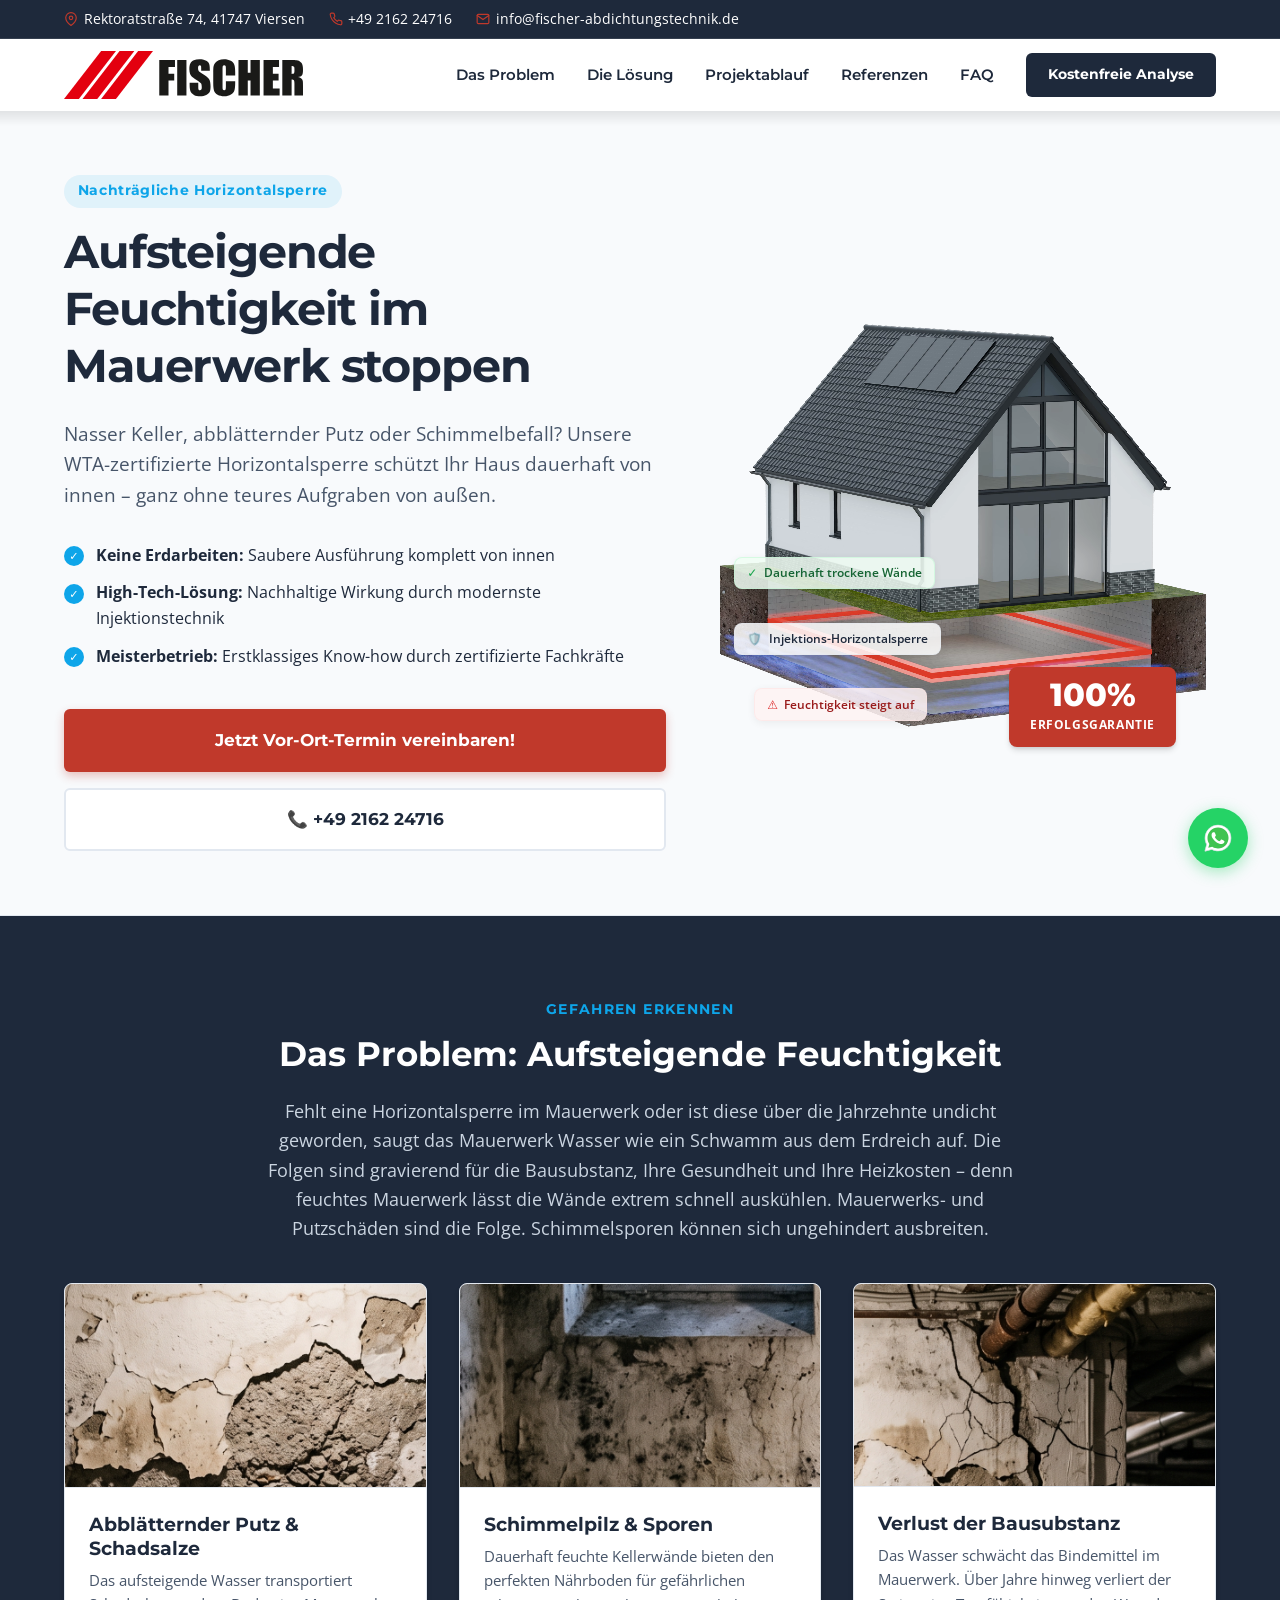
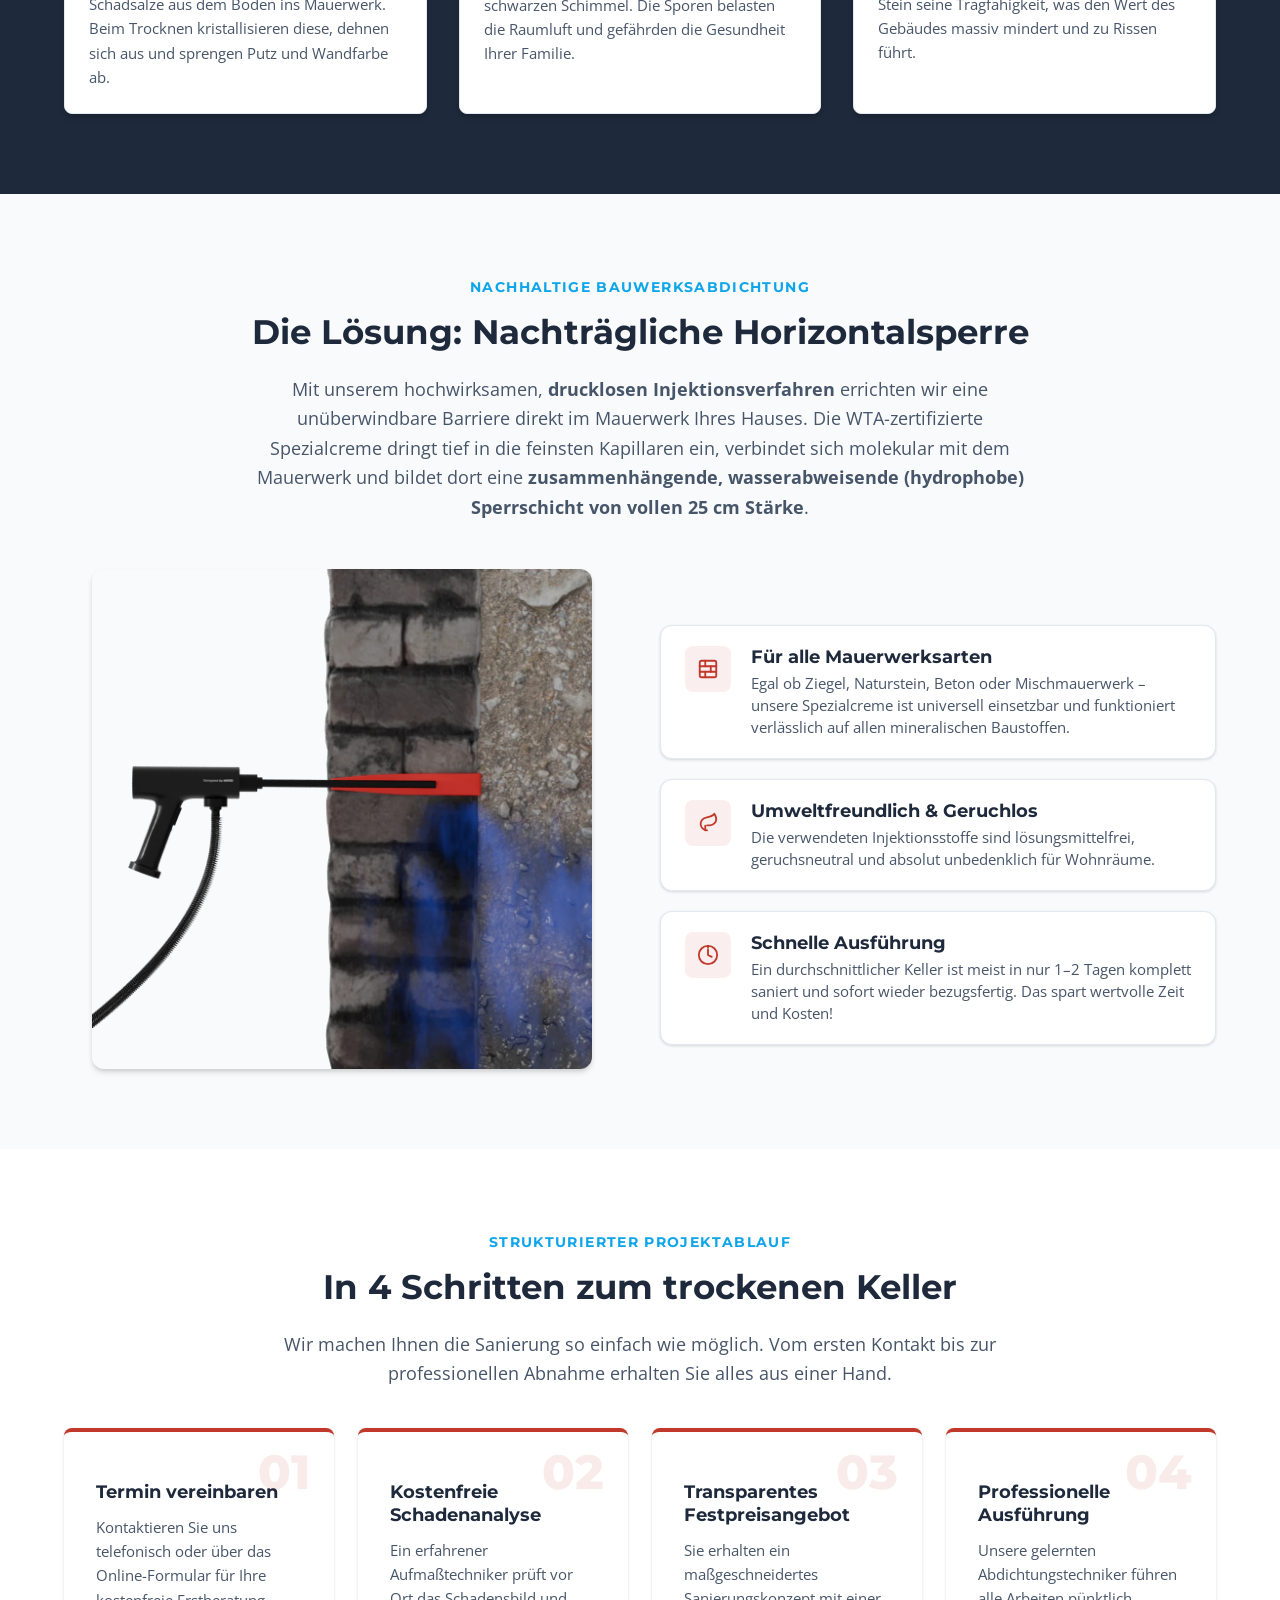
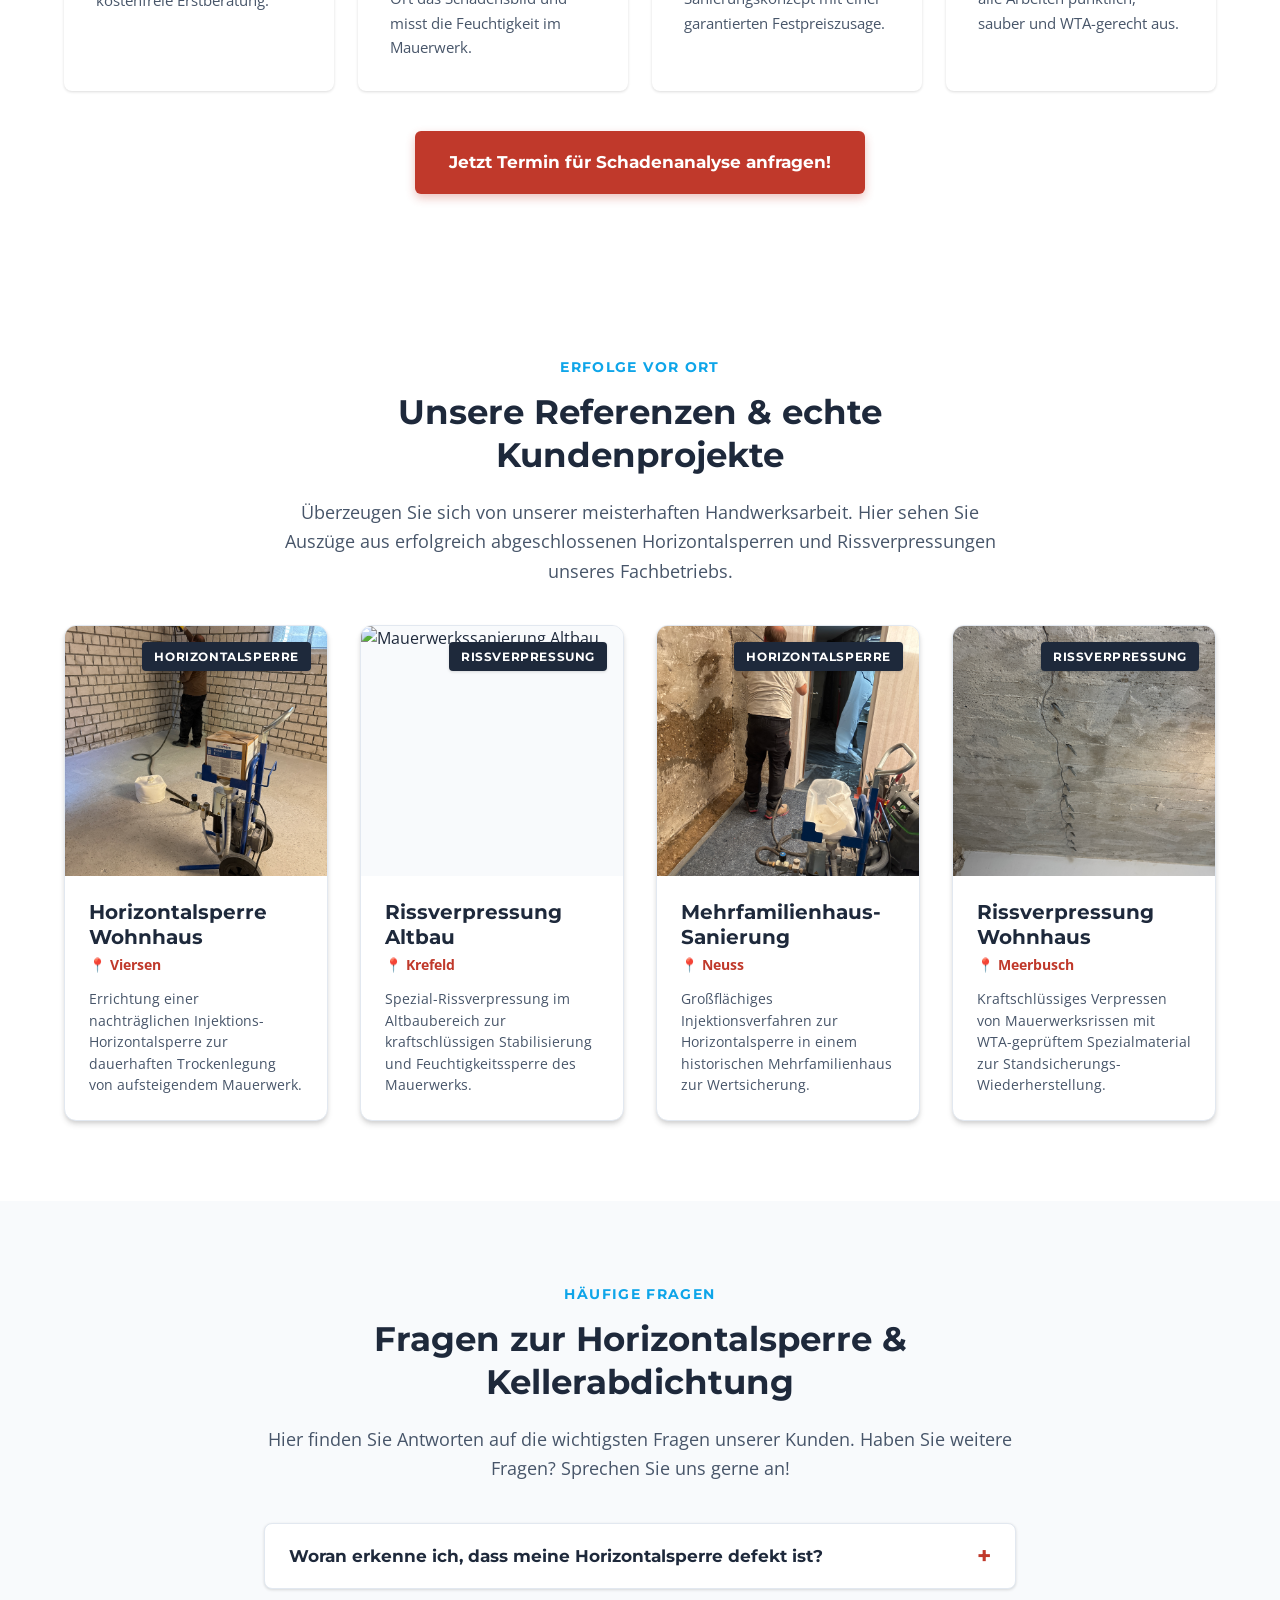
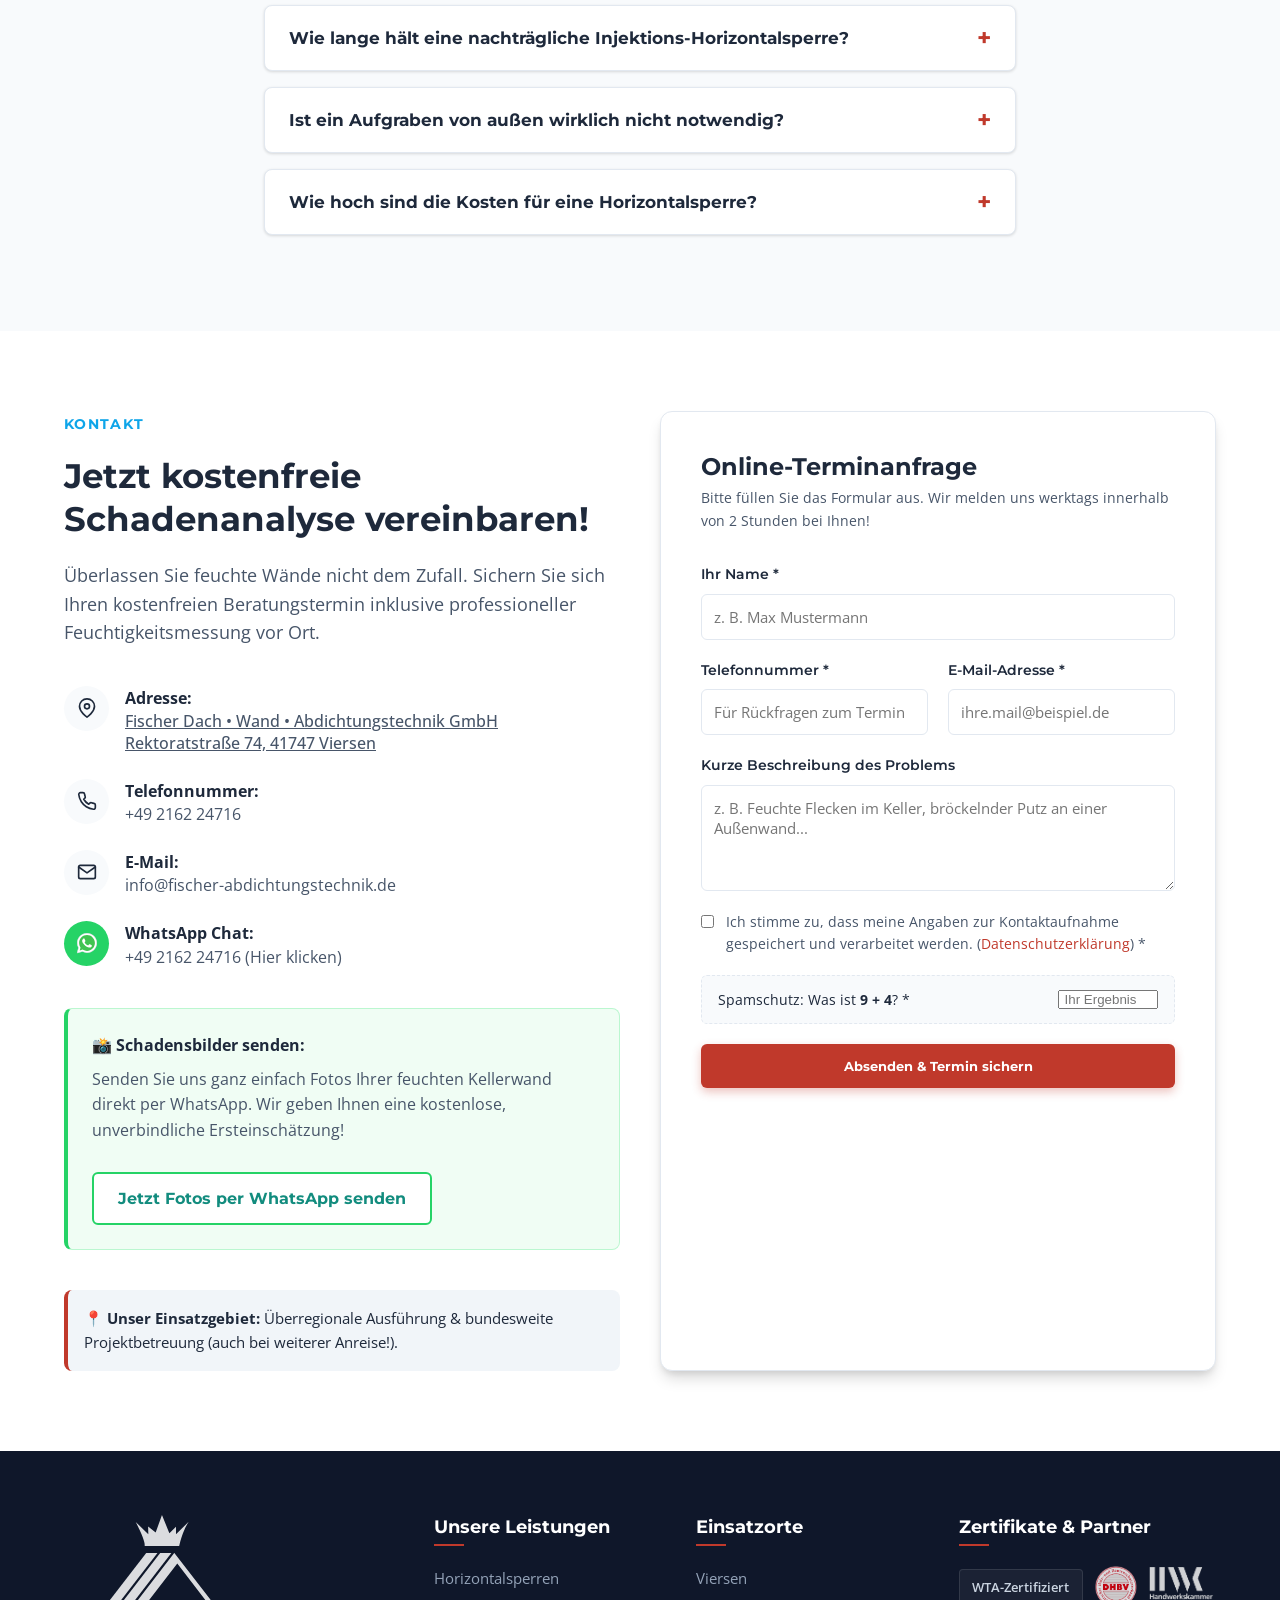
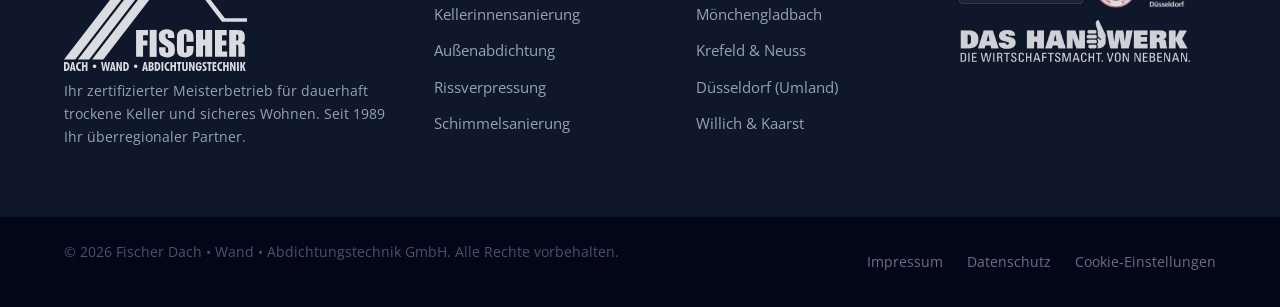
==== commit 42944e22: "feat: use nozzle.webp image as solution graphic" ====
--- a/index.html
+++ b/index.html
@@ -216,157 +216,7 @@
                 <!-- Splitted content below: Left Column = Graphic, Right Column = Benefits list -->
                 <div class="solution-grid grid-2 align-center mt-4">
                     <div class="solution-visual">
-                        <!-- Modern Technical Schematic SVG -->
-                        <svg viewBox="0 0 500 400" class="solution-svg" xmlns="http://www.w3.org/2000/svg">
-                            <defs>
-                                <!-- Glow filter for the active barrier -->
-                                <filter id="barrierGlow" x="-20%" y="-20%" width="140%" height="140%">
-                                    <feGaussianBlur stdDeviation="8" result="blur" />
-                                    <feComposite in="SourceGraphic" in2="blur" operator="over" />
-                                </filter>
-                                <!-- Metallic gradient for the injection packer -->
-                                <linearGradient id="packerMetal" x1="0" y1="0" x2="1" y2="1">
-                                    <stop offset="0%" stop-color="#94a3b8" />
-                                    <stop offset="40%" stop-color="#f8fafc" />
-                                    <stop offset="70%" stop-color="#64748b" />
-                                    <stop offset="100%" stop-color="#334155" />
-                                </linearGradient>
-                                <!-- Cream diffusion radial gradient -->
-                                <radialGradient id="creamDiffusion" cx="50%" cy="50%" r="50%">
-                                    <stop offset="0%" stop-color="#ef4444" stop-opacity="0.85" />
-                                    <stop offset="35%" stop-color="#ef4444" stop-opacity="0.5" />
-                                    <stop offset="100%" stop-color="#ef4444" stop-opacity="0" />
-                                </radialGradient>
-                                <!-- Rising water gradient -->
-                                <linearGradient id="waterFlow" x1="0" y1="1" x2="0" y2="0">
-                                    <stop offset="0%" stop-color="#0ea5e9" stop-opacity="0.3" />
-                                    <stop offset="100%" stop-color="#0ea5e9" stop-opacity="0" />
-                                </linearGradient>
-                                <!-- Drop shadow for annotations -->
-                                <filter id="shadow" x="-10%" y="-10%" width="120%" height="120%">
-                                    <feDropShadow dx="0" dy="2" stdDeviation="3" flood-opacity="0.08" />
-                                </filter>
-                            </defs>
-
-                            <!-- Ground / Soil Layer -->
-                            <rect x="20" y="320" width="460" height="60" fill="#f1f5f9" rx="8" />
-                            <line x1="20" y1="320" x2="480" y2="320" stroke="#cbd5e1" stroke-width="2" />
-
-                            <!-- WET INDICATOR LAYER (Blue glow rising from the ground) -->
-                            <rect x="100" y="240" width="160" height="80" fill="url(#waterFlow)" />
-
-                            <!-- WALL CROSS-SECTION (Detailed Brick Layering) -->
-                            <!-- Bricks below barrier (Damp, shaded slate blue-gray) -->
-                            <g opacity="0.9">
-                                <!-- Row 8 (y=236) Split -->
-                                <rect x="100" y="236" width="76" height="24" fill="#94a3b8" rx="2" />
-                                <rect x="180" y="236" width="80" height="24" fill="#94a3b8" rx="2" />
-                                <!-- Row 9 (y=264) Full -->
-                                <rect x="100" y="264" width="160" height="24" fill="#94a3b8" rx="2" />
-                                <!-- Row 10 (y=292) Split -->
-                                <rect x="100" y="292" width="76" height="24" fill="#94a3b8" rx="2" />
-                                <rect x="180" y="292" width="80" height="24" fill="#94a3b8" rx="2" />
-                            </g>
-                            <!-- Dampness tint over wet bricks -->
-                            <rect x="100" y="236" width="160" height="80" fill="#38bdf8" opacity="0.12" rx="4" />
-
-                            <!-- Bricks above barrier (Dry, clean architectural light-slate) -->
-                            <g opacity="0.9">
-                                <!-- Row 1 (y=40) Full -->
-                                <rect x="100" y="40" width="160" height="24" fill="#cbd5e1" rx="2" />
-                                <!-- Row 2 (y=68) Split -->
-                                <rect x="100" y="68" width="76" height="24" fill="#cbd5e1" rx="2" />
-                                <rect x="180" y="68" width="80" height="24" fill="#cbd5e1" rx="2" />
-                                <!-- Row 3 (y=96) Full -->
-                                <rect x="100" y="96" width="160" height="24" fill="#cbd5e1" rx="2" />
-                                <!-- Row 4 (y=124) Split -->
-                                <rect x="100" y="124" width="76" height="24" fill="#cbd5e1" rx="2" />
-                                <rect x="180" y="124" width="80" height="24" fill="#cbd5e1" rx="2" />
-                                <!-- Row 5 (y=152) Full -->
-                                <rect x="100" y="152" width="160" height="24" fill="#cbd5e1" rx="2" />
-                                <!-- Row 6 (y=180) Split -->
-                                <rect x="100" y="180" width="76" height="24" fill="#cbd5e1" rx="2" />
-                                <rect x="180" y="180" width="80" height="24" fill="#cbd5e1" rx="2" />
-                                <!-- Row 7 (y=208) Full -->
-                                <rect x="100" y="208" width="160" height="24" fill="#cbd5e1" rx="2" />
-                            </g>
-
-                            <!-- ACTIVE HYDROPHOBIC BARRIER (Red glowing horizontal band) -->
-                            <rect x="96" y="226" width="168" height="14" fill="#ef4444" rx="4" filter="url(#barrierGlow)" opacity="0.85" />
-                            <!-- Subtle red inner core line -->
-                            <line x1="100" y1="233" x2="260" y2="233" stroke="#fca5a5" stroke-width="2" stroke-linecap="round" />
-
-                            <!-- DRILL HOLE (Diagonal channel) -->
-                            <path d="M 60 190 L 180 240" stroke="#334155" stroke-width="10" stroke-linecap="round" fill="none" opacity="0.95" />
-                            <path d="M 60 190 L 180 240" stroke="#f8fafc" stroke-width="4" stroke-linecap="round" fill="none" />
-
-                            <!-- CREAM DIFFUSION SPHERE (Active WTA cream spreading out) -->
-                            <circle cx="180" cy="240" r="34" fill="url(#creamDiffusion)" />
-                            <circle cx="180" cy="240" r="14" fill="#ef4444" opacity="0.9" />
-
-                            <!-- INJECTION PACKER DEVICE (Screwed into diagonal hole) -->
-                            <path d="M 40 181 L 110 210" stroke="url(#packerMetal)" stroke-width="8" stroke-linecap="round" fill="none" />
-                            <!-- Packer head / nipple -->
-                            <rect x="36" y="174" width="8" height="14" fill="#475569" rx="1" transform="rotate(22 40 181)" />
-                            <!-- Red injector hose coupling -->
-                            <circle cx="40" cy="181" r="3" fill="#ef4444" />
-
-                            <!-- RISING WATER PARTICLES & ARROWS (Blocked!) -->
-                            <!-- Arrow 1 (Left) -->
-                            <path d="M 120 310 L 120 254" stroke="#0ea5e9" stroke-width="2.5" stroke-linecap="round" fill="none" stroke-dasharray="4,4" />
-                            <path d="M 116 260 L 120 254 L 124 260" stroke="#0ea5e9" stroke-width="2" stroke-linecap="round" fill="none" />
-                            <!-- Arrow 2 (Right) -->
-                            <path d="M 220 310 L 220 254" stroke="#0ea5e9" stroke-width="2.5" stroke-linecap="round" fill="none" stroke-dasharray="4,4" />
-                            <path d="M 216 260 L 220 254 L 224 260" stroke="#0ea5e9" stroke-width="2" stroke-linecap="round" fill="none" />
-                            
-                            <!-- Water deflection curves at the barrier barrier level -->
-                            <path d="M 115 244 Q 120 241 125 244" stroke="#ef4444" stroke-width="3" stroke-linecap="round" fill="none" />
-                            <path d="M 215 244 Q 220 241 225 244" stroke="#ef4444" stroke-width="3" stroke-linecap="round" fill="none" />
-
-                            <!-- ANNOTATIONS & CALLOUTS -->
-                            <!-- Callout 1: Dry wall checkmark -->
-                            <g transform="translate(140, 42)" filter="url(#shadow)">
-                                <rect width="165" height="32" fill="#ffffff" rx="6" />
-                                <circle cx="18" cy="16" r="8" fill="#22c55e" />
-                                <path d="M 14 16 L 17 19 L 22 13" stroke="#ffffff" stroke-width="2" stroke-linecap="round" stroke-linejoin="round" fill="none" />
-                                <text x="32" y="20" font-family="Montserrat" font-size="11px" font-weight="700" fill="#1e293b">100% Trockenes Mauerwerk</text>
-                                <line x1="0" y1="16" x2="-40" y2="16" stroke="#94a3b8" stroke-dasharray="2,2" />
-                                <circle cx="-40" cy="16" r="3" fill="#94a3b8" />
-                            </g>
-
-                            <!-- Callout 2: Hydrophobic active barrier -->
-                            <g transform="translate(290, 218)" filter="url(#shadow)">
-                                <rect width="185" height="32" fill="#ffffff" rx="6" />
-                                <rect x="8" y="8" width="16" height="16" fill="#ef4444" rx="3" />
-                                <text x="12" y="20" font-family="Montserrat" font-size="10px" font-weight="800" fill="#ffffff">🛡️</text>
-                                <text x="30" y="20" font-family="Montserrat" font-size="11px" font-weight="700" fill="#1e293b">Hydrophobe Sperrschicht</text>
-                                <!-- Connection pointer -->
-                                <path d="M 0 16 L -100 16" stroke="#ef4444" stroke-dasharray="2,2" />
-                                <circle cx="-100" cy="16" r="3" fill="#ef4444" />
-                            </g>
-
-                            <!-- Callout 3: WTA Injektionsverfahren -->
-                            <g transform="translate(260, 140)" filter="url(#shadow)">
-                                <rect width="180" height="32" fill="#ffffff" rx="6" />
-                                <rect x="8" y="8" width="16" height="16" fill="#0ea5e9" rx="3" />
-                                <text x="12" y="20" font-family="Montserrat" font-size="10px" font-weight="800" fill="#ffffff">💉</text>
-                                <text x="30" y="20" font-family="Montserrat" font-size="11px" font-weight="700" fill="#1e293b">WTA-Injektionsverfahren</text>
-                                <!-- Connection pointer -->
-                                <path d="M 0 16 Q -100 16 -170 48" stroke="#0ea5e9" stroke-width="1.5" stroke-linecap="round" fill="none" stroke-dasharray="2,2" />
-                                <circle cx="-170" cy="48" r="3" fill="#0ea5e9" />
-                            </g>
-
-                            <!-- Callout 4: Rising damp blocked -->
-                            <g transform="translate(280, 290)" filter="url(#shadow)">
-                                <rect width="175" height="32" fill="#ffffff" rx="6" />
-                                <circle cx="18" cy="16" r="8" fill="#e0f2fe" />
-                                <text x="14" y="20" font-family="Montserrat" font-size="11px" font-weight="800" fill="#0284c7">💧</text>
-                                <text x="32" y="20" font-family="Montserrat" font-size="11px" font-weight="700" fill="#dc2626">Feuchtigkeit gestoppt!</text>
-                                <!-- Connection pointer -->
-                                <path d="M 0 16 L -115 16" stroke="#0284c7" stroke-dasharray="2,2" />
-                                <circle cx="-115" cy="16" r="3" fill="#0284c7" />
-                            </g>
-                        </svg>
+                        <img src="images/nozzle.webp" alt="Fischer Bohrlochinjektion" class="solution-img" loading="lazy">
                     </div>
 
                     <div class="benefits-list">
--- a/styles.css
+++ b/styles.css
@@ -694,9 +694,18 @@
     margin: 0 auto;
 }
 
-.solution-svg {
+.solution-img {
     width: 100%;
-    /* No borders, backgrounds, or shadows - clean flat floating graphic */
+    height: auto;
+    border-radius: 0.75rem; /* Clean rounded corners for premium editorial look */
+    box-shadow: var(--shadow-md); /* Elegant shadow to make the photo pop beautifully */
+    display: block;
+    transition: var(--transition);
+}
+
+.solution-img:hover {
+    transform: scale(1.015); /* Smooth subtle scale on hover */
+    box-shadow: var(--shadow-lg); /* Elevated shadow on hover */
 }
 
 @media (max-width: 991px) {
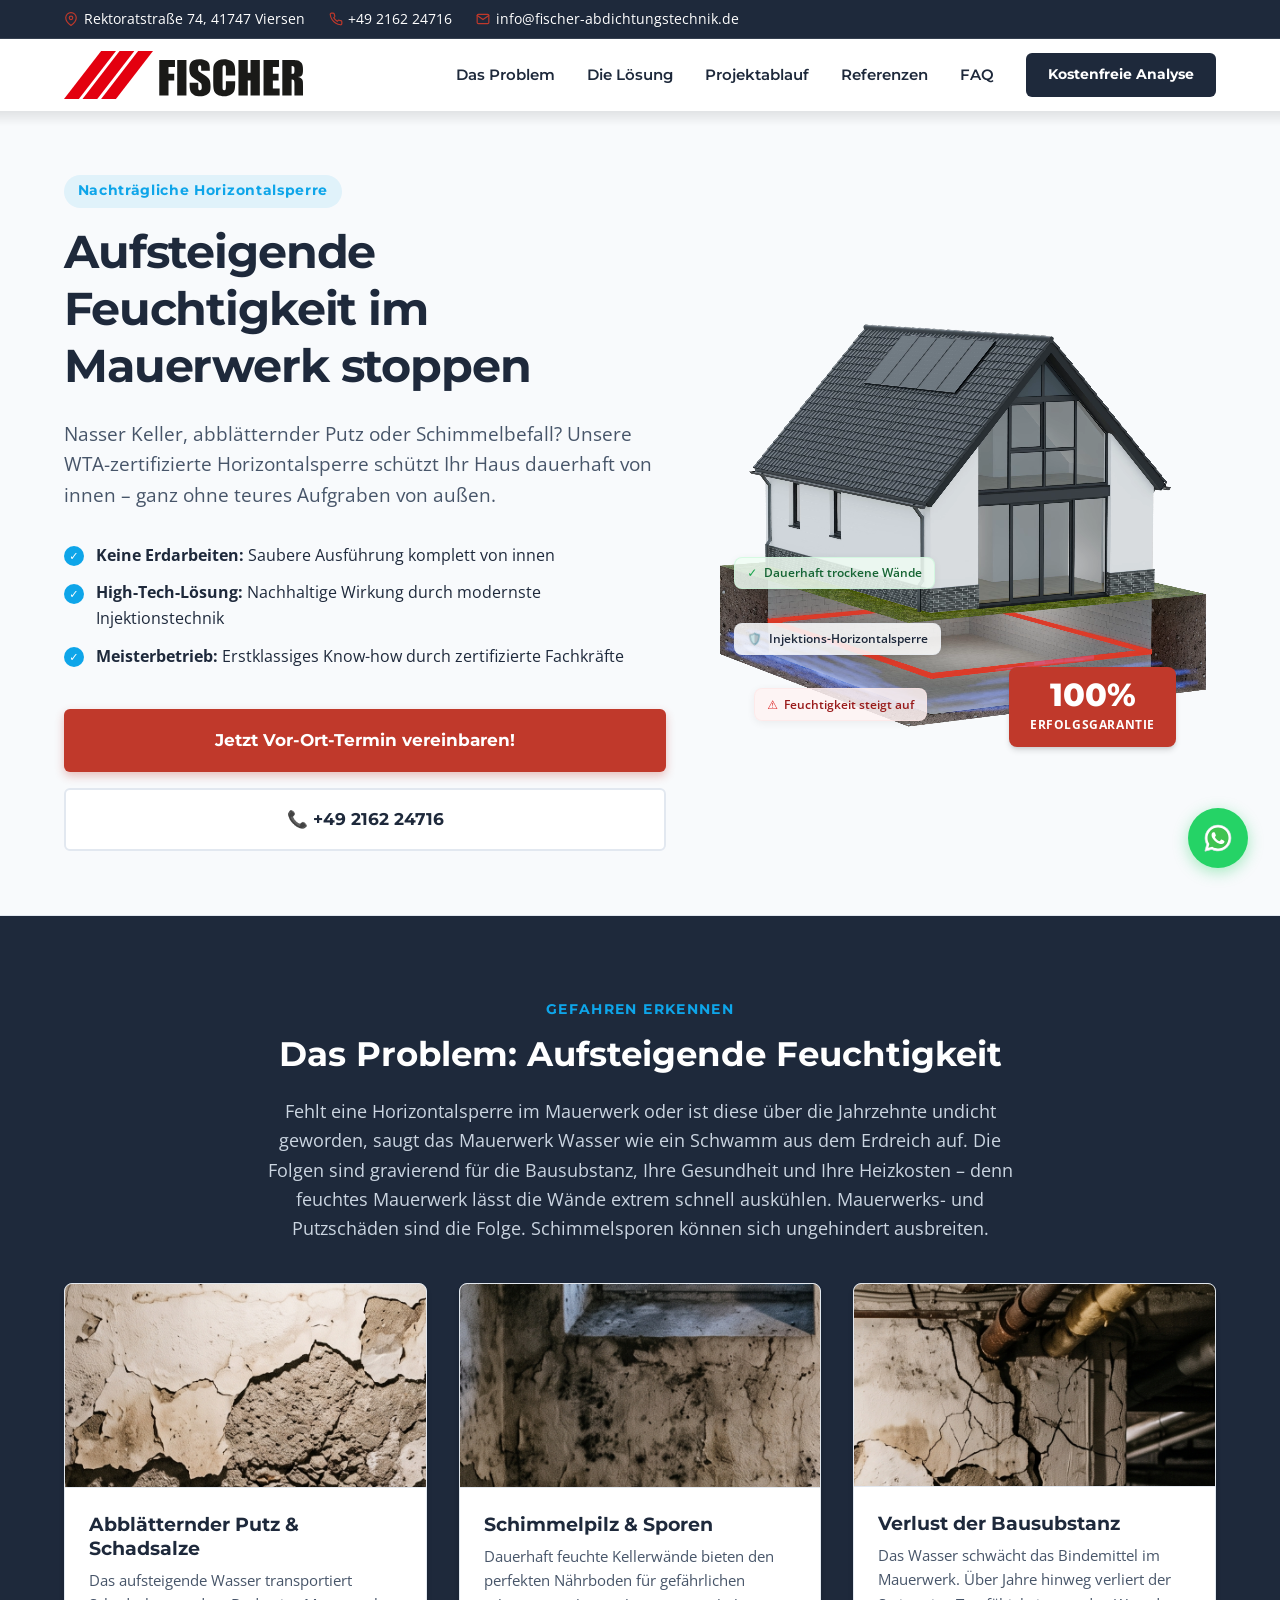
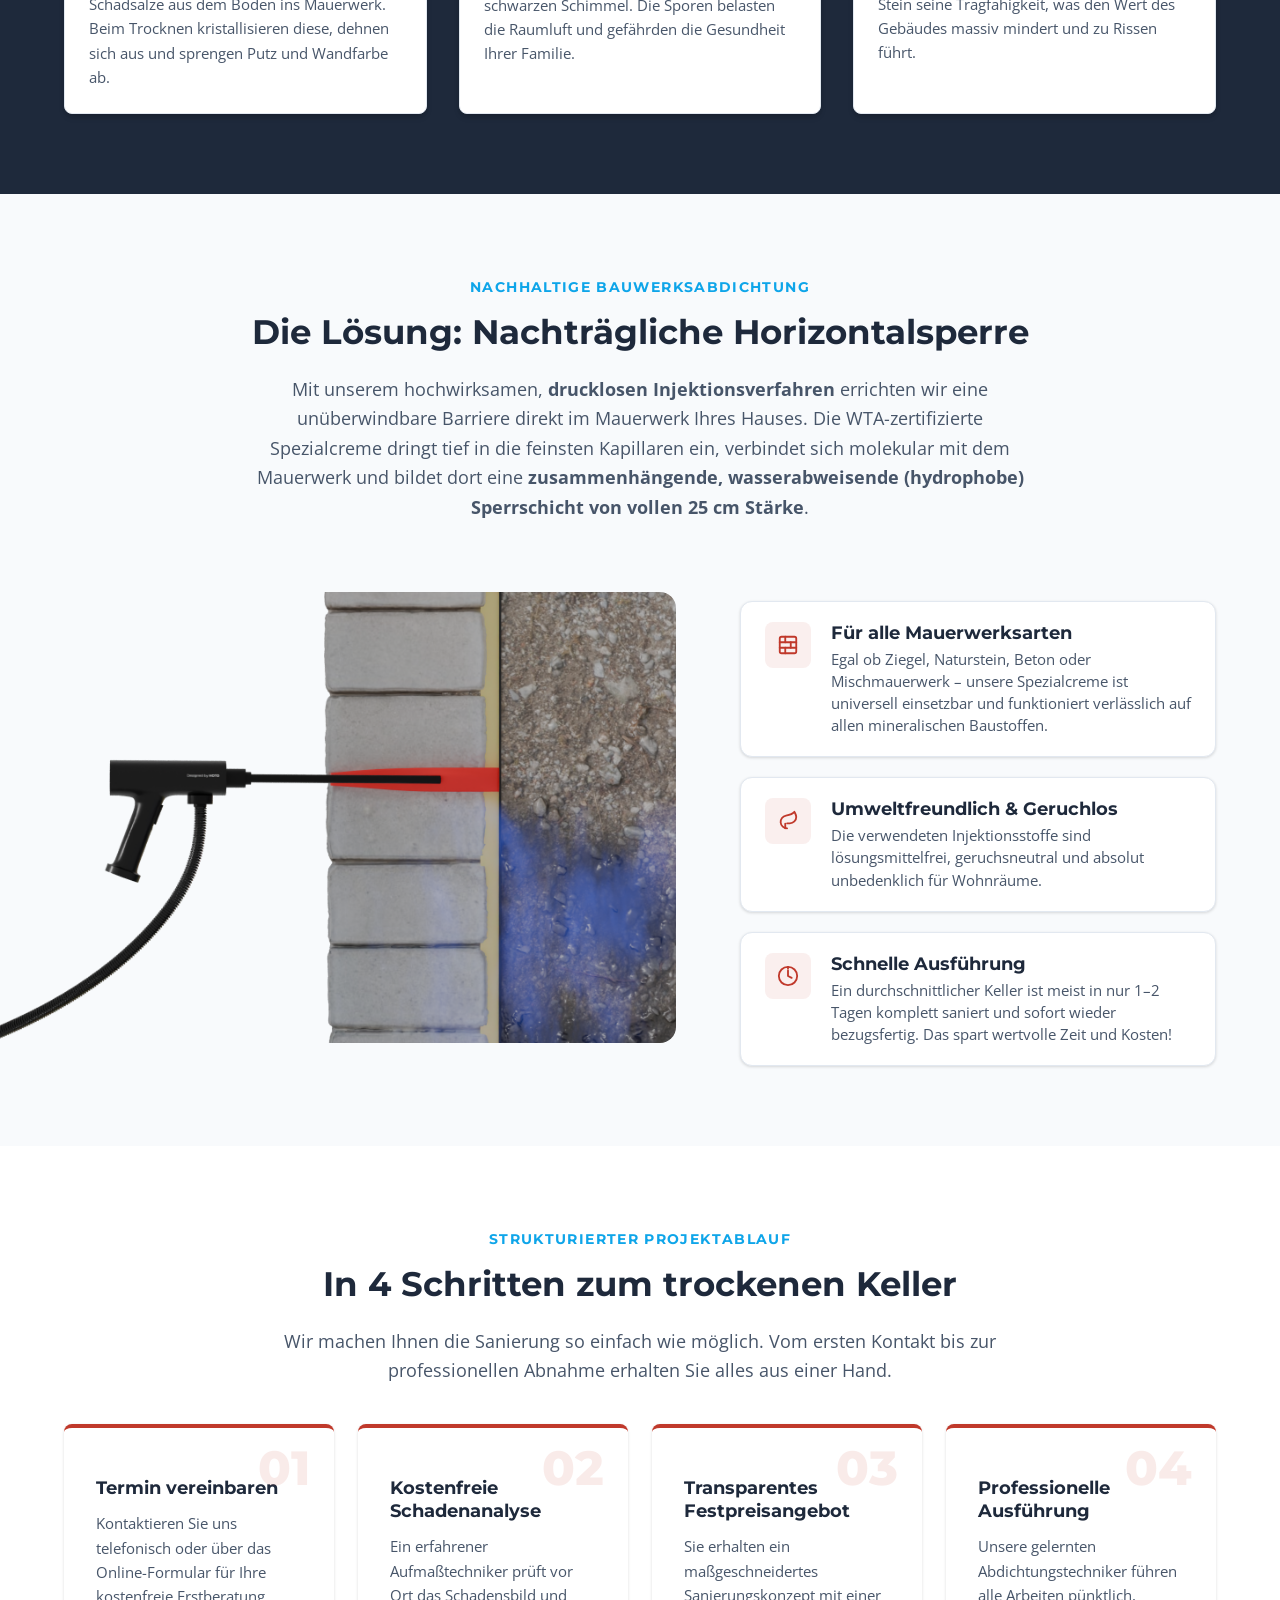
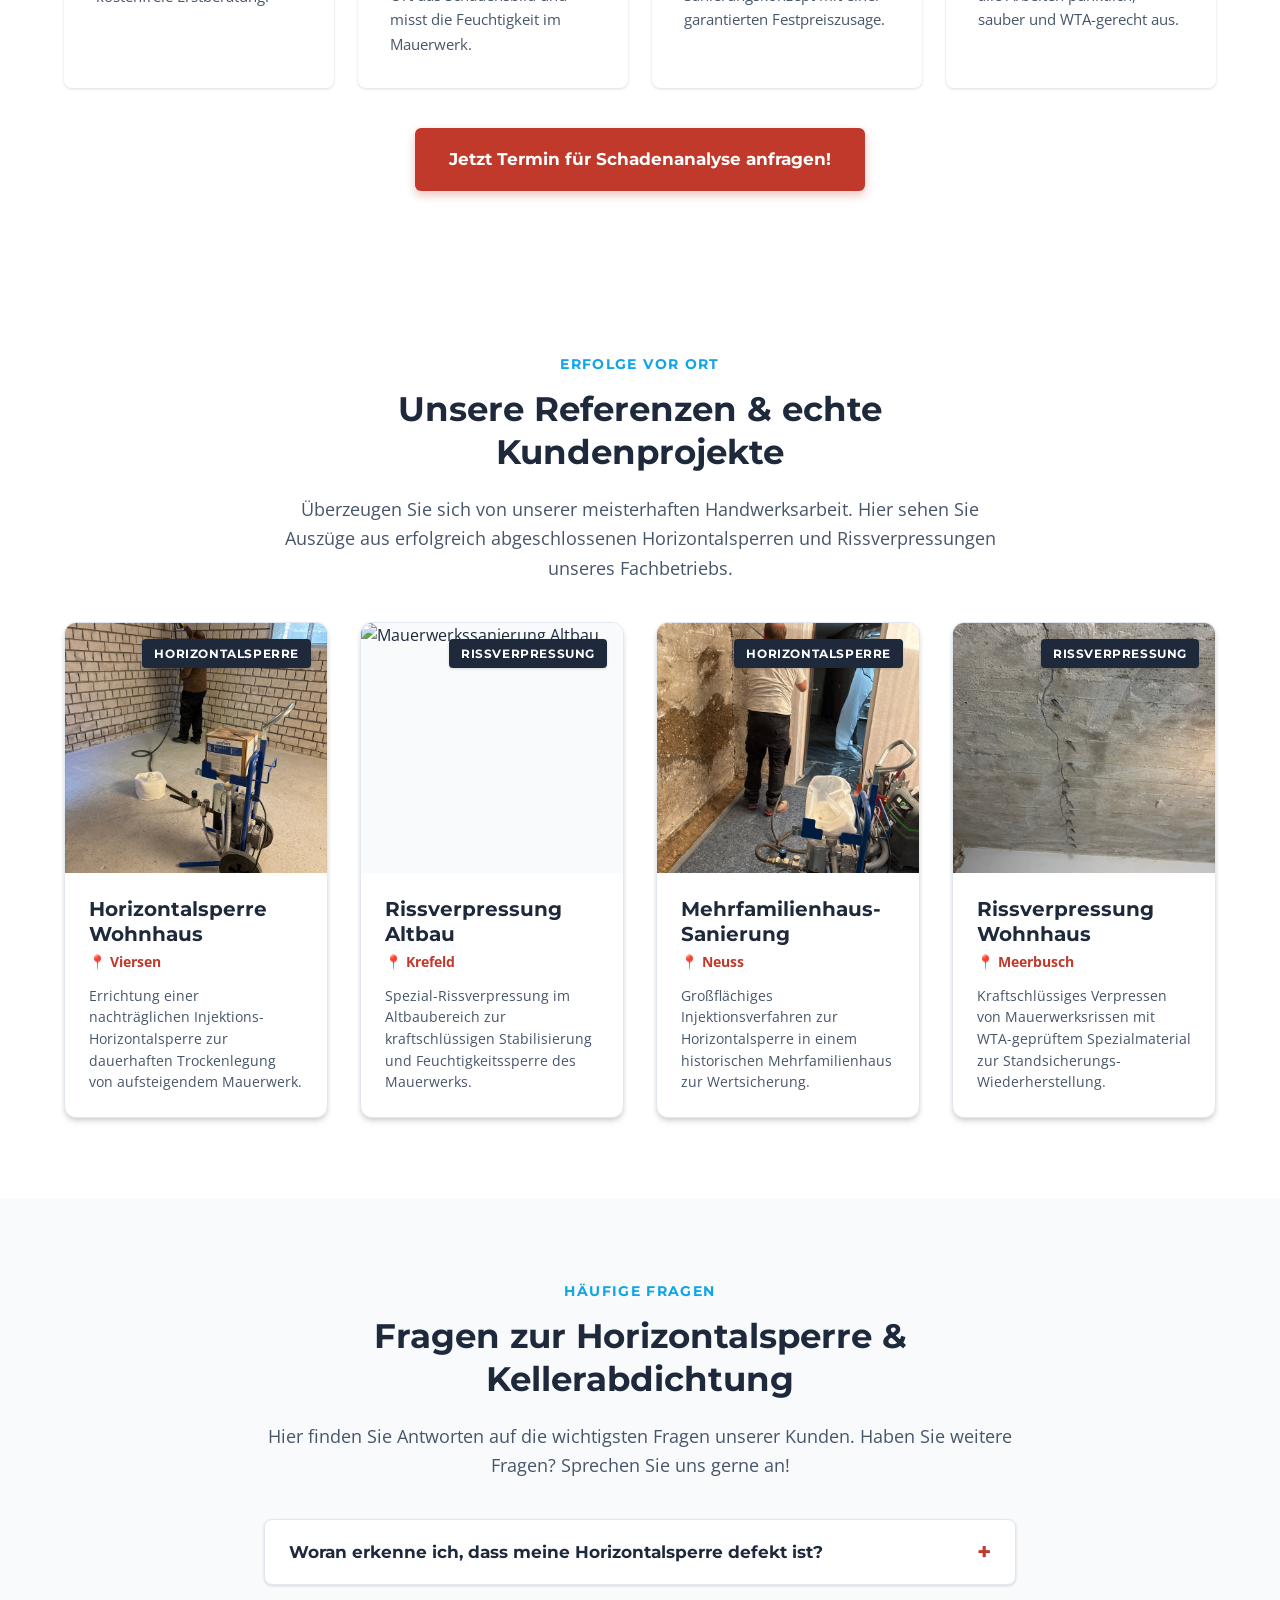
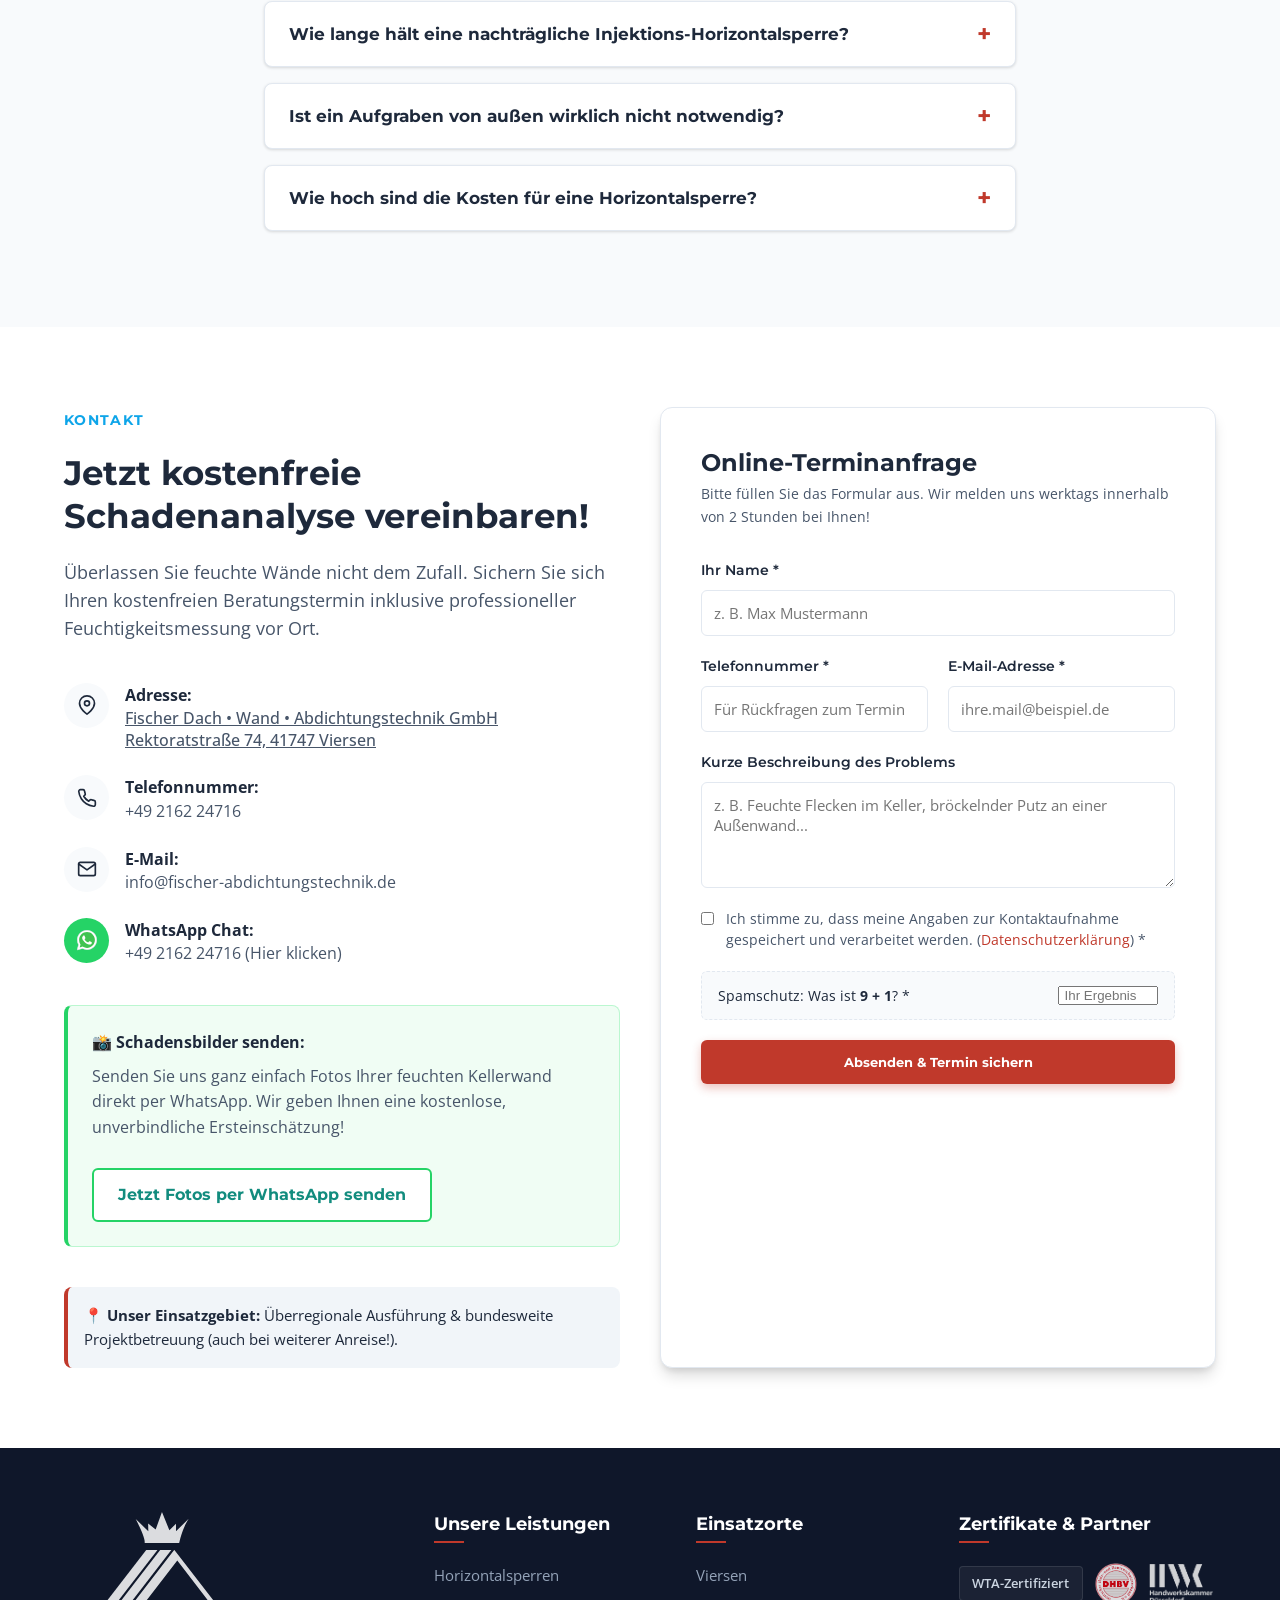
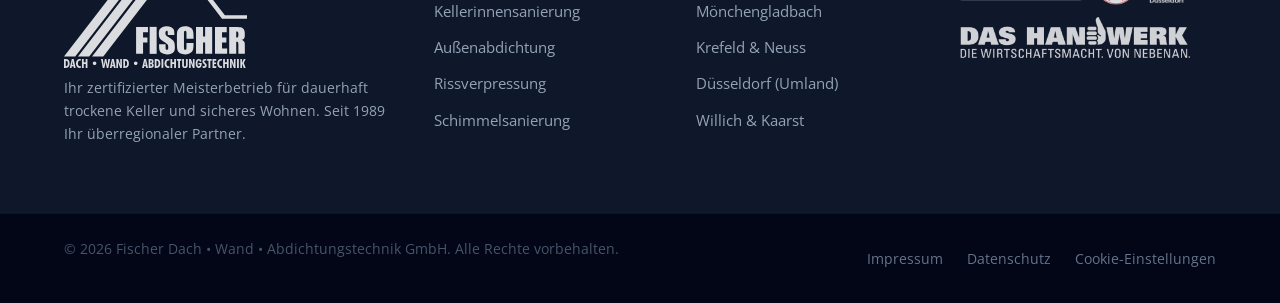
==== commit efb927c2: "style: use nozzle_wall.png as solution graphic and implement zero-margin left window bleed layout" ====
--- a/index.html
+++ b/index.html
@@ -212,13 +212,15 @@
                     <h2>Die Lösung: Nachträgliche Horizontalsperre</h2>
                     <p class="section-lead">Mit unserem hochwirksamen, <strong>drucklosen Injektionsverfahren</strong> errichten wir eine unüberwindbare Barriere direkt im Mauerwerk Ihres Hauses. Die WTA-zertifizierte Spezialcreme dringt tief in die feinsten Kapillaren ein, verbindet sich molekular mit dem Mauerwerk und bildet dort eine <strong>zusammenhängende, wasserabweisende (hydrophobe) Sperrschicht von vollen 25 cm Stärke</strong>.</p>
                 </div>
-
-                <!-- Splitted content below: Left Column = Graphic, Right Column = Benefits list -->
-                <div class="solution-grid grid-2 align-center mt-4">
-                    <div class="solution-visual">
-                        <img src="images/nozzle.webp" alt="Fischer Bohrlochinjektion" class="solution-img" loading="lazy">
-                    </div>
-
+            </div>
+
+            <!-- Full Bleed Grid: Left column bleeds to left browser edge, Right column aligns with centered benefits -->
+            <div class="solution-bleed-grid mt-4">
+                <div class="solution-visual">
+                    <img src="images/nozzle_wall.png" alt="Fischer Bohrlochinjektion" class="solution-img" loading="lazy">
+                </div>
+
+                <div class="solution-benefits-container">
                     <div class="benefits-list">
                         <div class="benefit-item">
                             <div class="benefit-icon">
--- a/styles.css
+++ b/styles.css
@@ -688,29 +688,63 @@
     margin-bottom: 3rem; /* Elegant, premium vertical space below full-width text */
 }
 
+.solution-bleed-grid {
+    display: grid;
+    grid-template-columns: 1fr;
+    gap: 2.5rem;
+}
+
 .solution-visual {
     width: 100%;
-    max-width: 500px;
-    margin: 0 auto;
+    max-width: none;
+    margin: 0;
 }
 
 .solution-img {
     width: 100%;
     height: auto;
-    border-radius: 0.75rem; /* Clean rounded corners for premium editorial look */
-    box-shadow: var(--shadow-md); /* Elegant shadow to make the photo pop beautifully */
     display: block;
+    border-radius: 0; /* Flat edge on mobile edge-to-edge bleed */
     transition: var(--transition);
 }
 
 .solution-img:hover {
-    transform: scale(1.015); /* Smooth subtle scale on hover */
-    box-shadow: var(--shadow-lg); /* Elevated shadow on hover */
-}
-
+    transform: scale(1.01); /* Subtle premium hover scaling */
+}
+
+/* Desktop Full Bleed Layout */
+@media (min-width: 992px) {
+    .solution-bleed-grid {
+        grid-template-columns: 1.25fr 1fr; /* Image is slightly wider */
+        align-items: center;
+        gap: 4rem; /* Generous spacing between columns */
+    }
+
+    .solution-img {
+        border-radius: 0 1rem 1rem 0; /* Exquisite detail: round only the right corners that stick inside the page */
+    }
+
+    .solution-benefits-container {
+        /* This brilliant calculation perfectly aligns the right column elements with the standard centered container! */
+        padding-right: calc((100vw - var(--container-width)) / 2 + 1.5rem);
+    }
+}
+
+/* Graceful fallbacks for standard containers */
+@media (min-width: 992px) and (max-width: 1200px) {
+    .solution-benefits-container {
+        padding-right: 1.5rem;
+    }
+}
+
+/* Mobile/Tablet stacked vertical flow spacing */
 @media (max-width: 991px) {
     .solution-visual {
         margin-bottom: 2.5rem; /* Soft separation spacing on stacked mobile layouts */
+    }
+
+    .solution-benefits-container {
+        padding: 0 1.5rem; /* Ensure standard padding for readable benefit card decks on mobile */
     }
 }
 
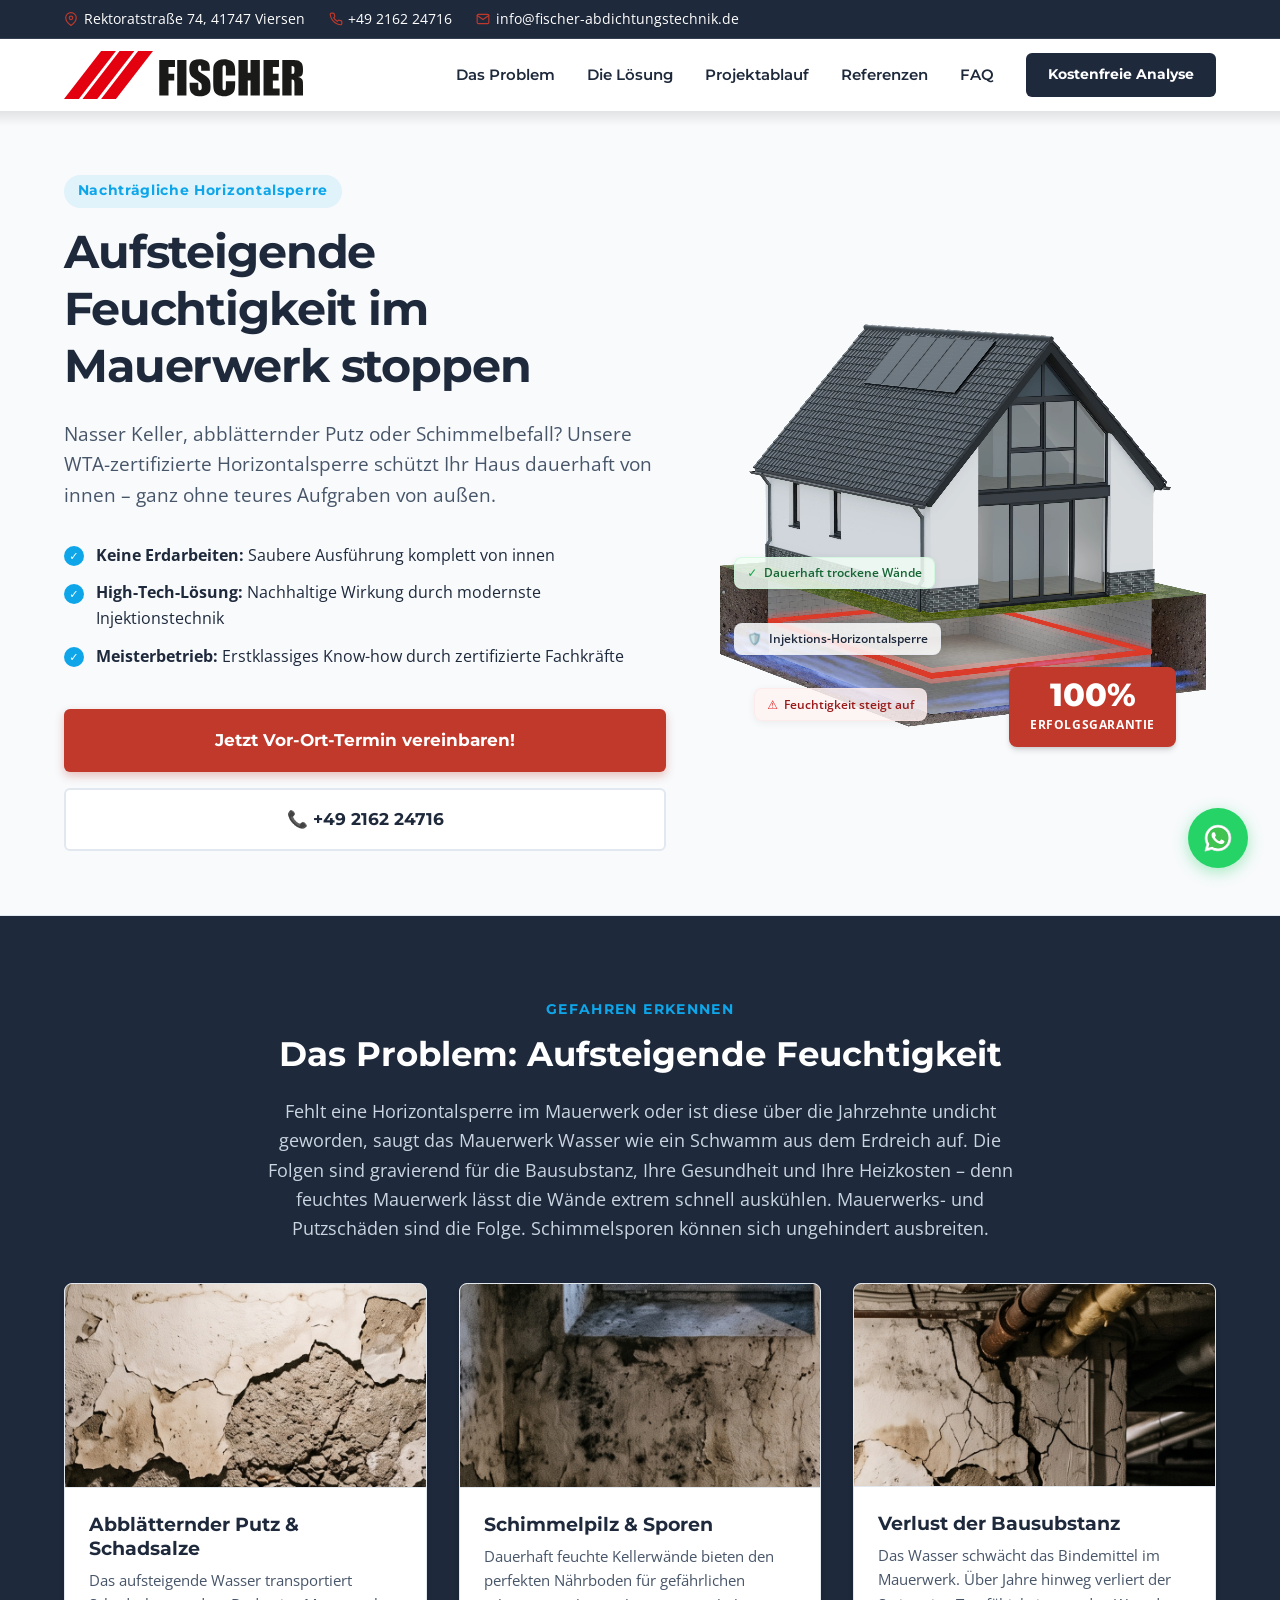
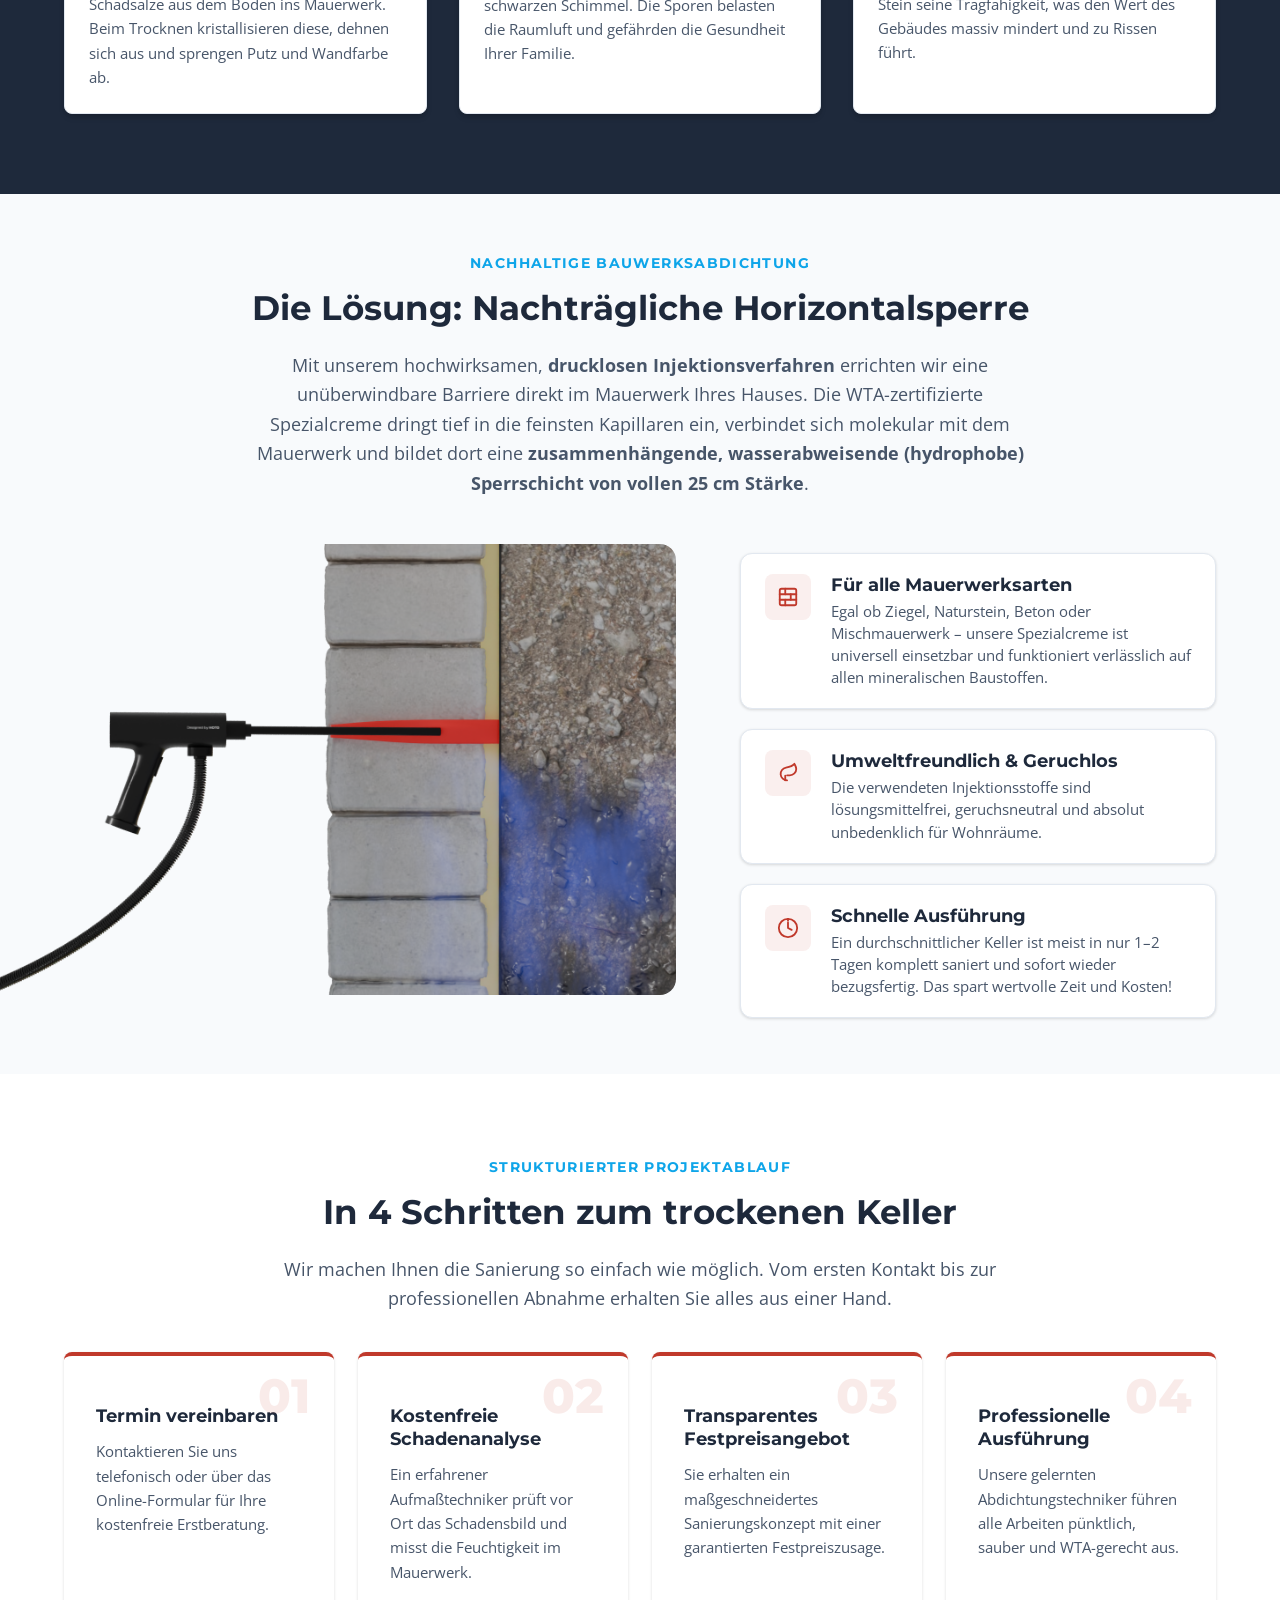
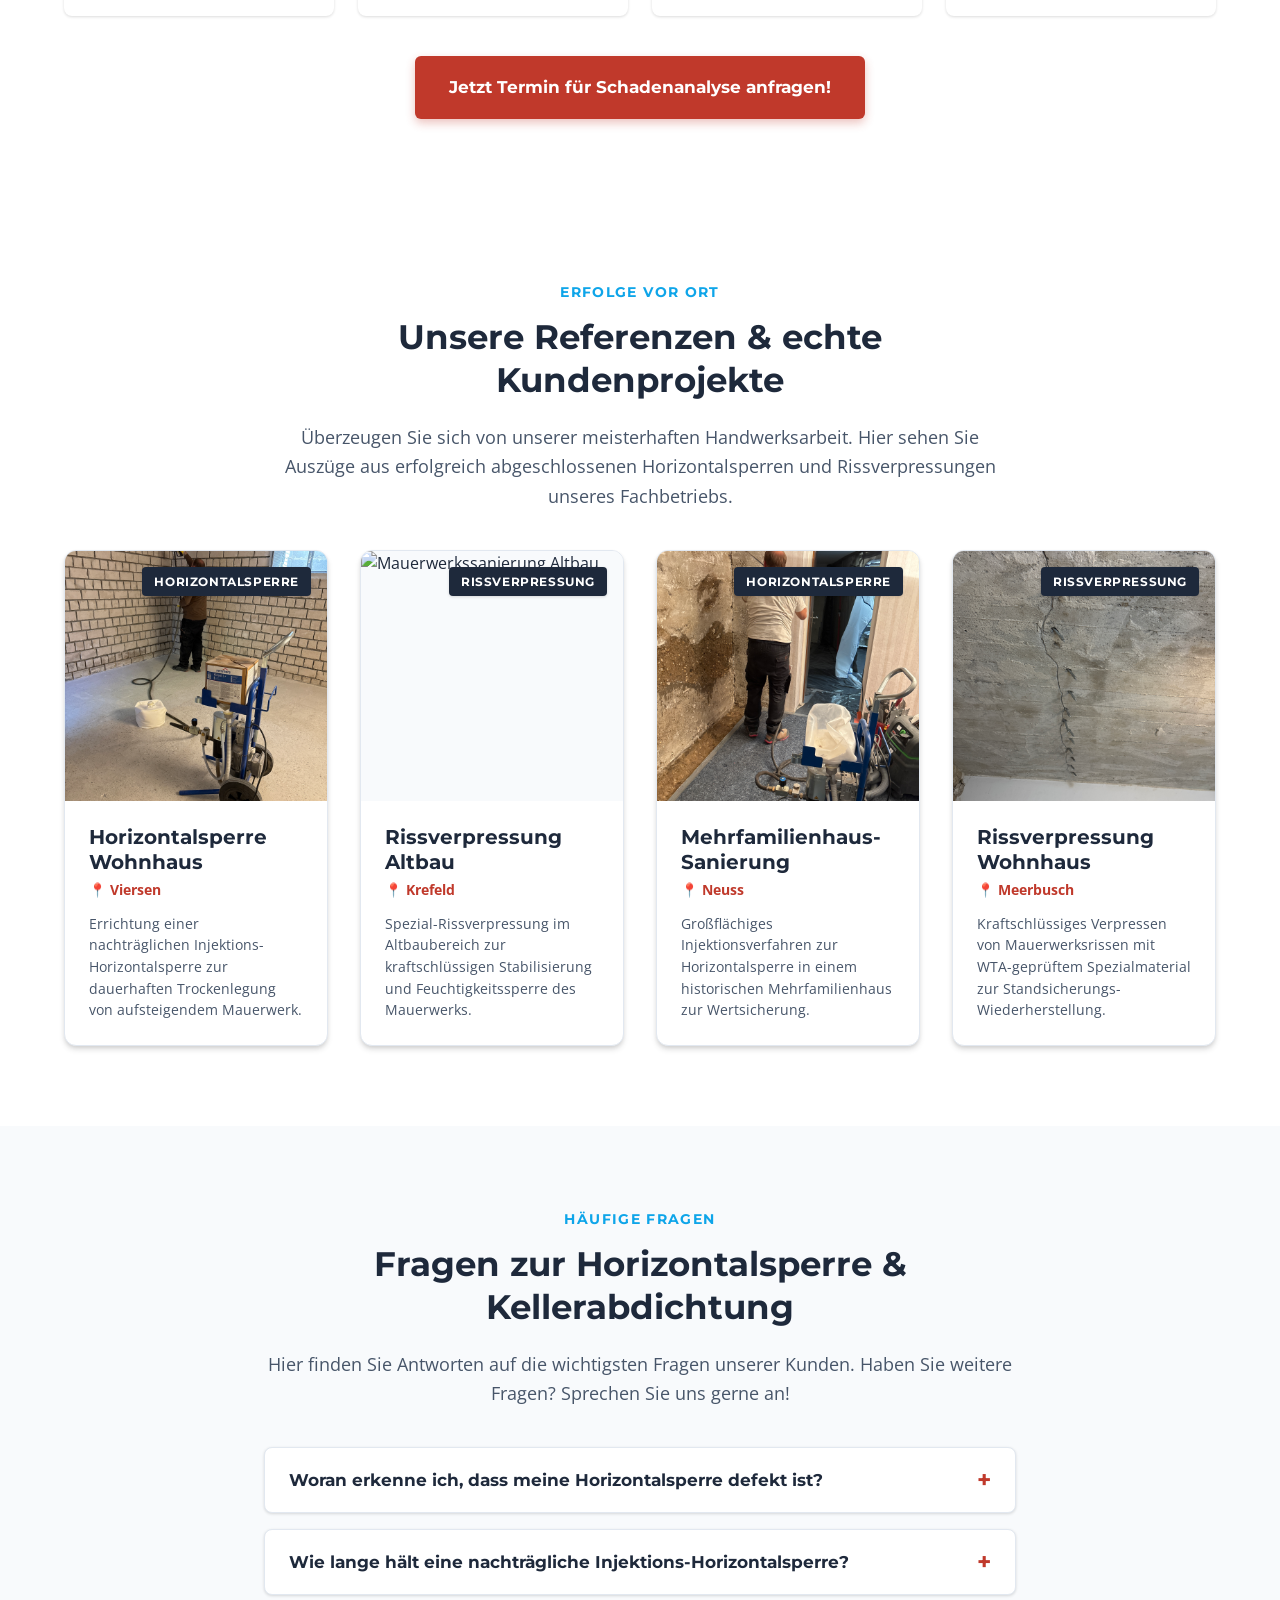
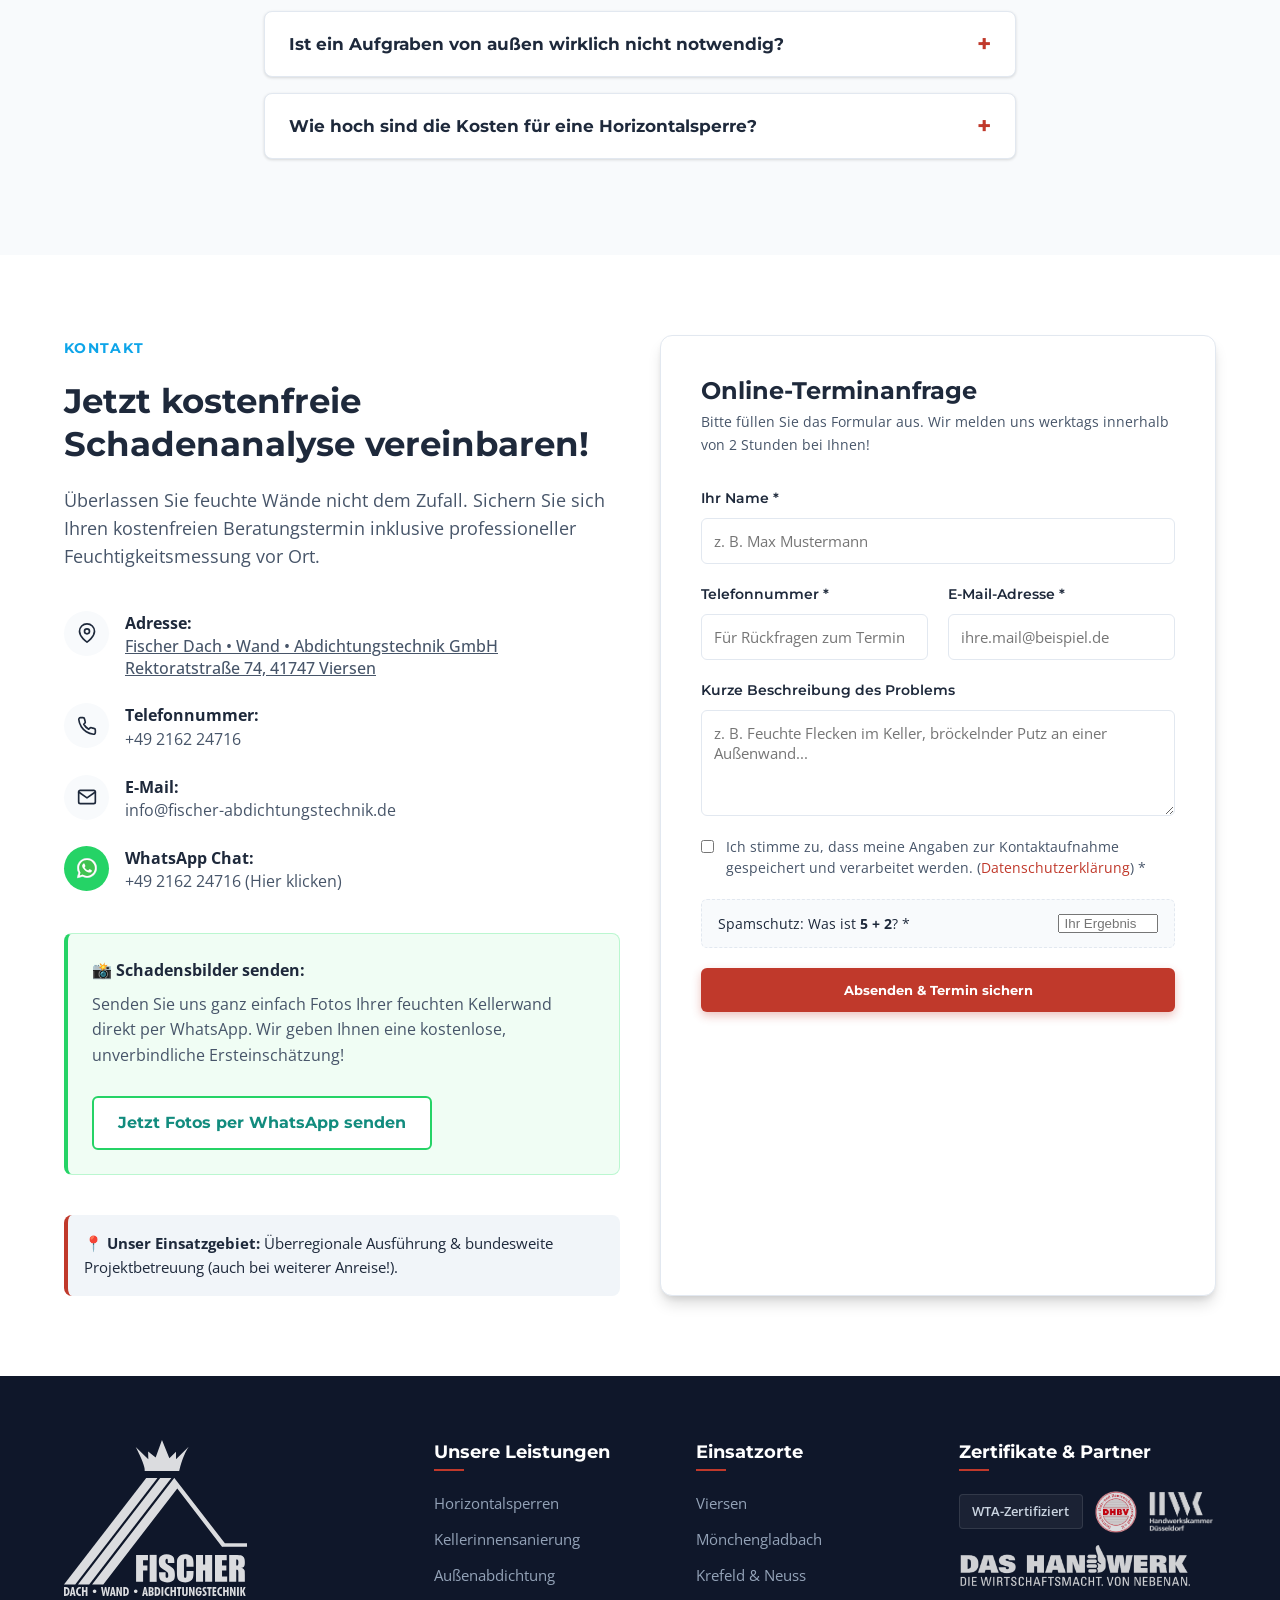
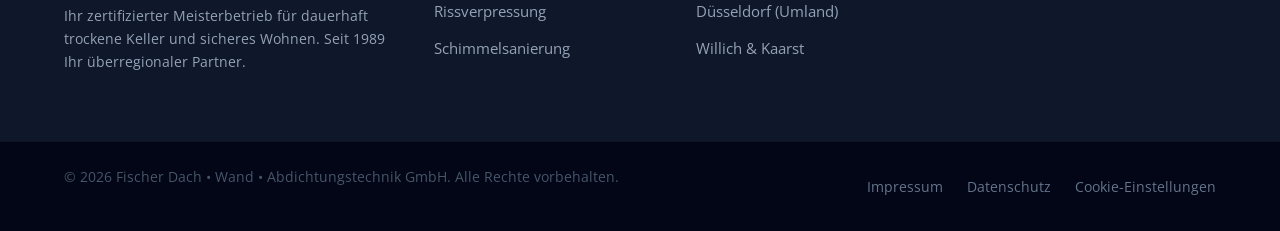
==== commit f750c4ec: "style: shrink spacing before and after the solution image for a tighter look" ====
--- a/index.html
+++ b/index.html
@@ -215,7 +215,7 @@
             </div>
 
             <!-- Full Bleed Grid: Left column bleeds to left browser edge, Right column aligns with centered benefits -->
-            <div class="solution-bleed-grid mt-4">
+            <div class="solution-bleed-grid">
                 <div class="solution-visual">
                     <img src="images/nozzle_wall.png" alt="Fischer Bohrlochinjektion" class="solution-img" loading="lazy">
                 </div>
--- a/styles.css
+++ b/styles.css
@@ -684,8 +684,12 @@
 }
 
 /* --- Solution Section --- */
+.solution-section {
+    padding: 3.5rem 0; /* Snug, premium section paddings to reduce empty whitespace */
+}
+
 .solution-header {
-    margin-bottom: 3rem; /* Elegant, premium vertical space below full-width text */
+    margin-bottom: 1.5rem; /* Shrunk vertical space below text */
 }
 
 .solution-bleed-grid {
@@ -740,7 +744,7 @@
 /* Mobile/Tablet stacked vertical flow spacing */
 @media (max-width: 991px) {
     .solution-visual {
-        margin-bottom: 2.5rem; /* Soft separation spacing on stacked mobile layouts */
+        margin-bottom: 1.5rem; /* Shrunk spacing below the image on mobile */
     }
 
     .solution-benefits-container {
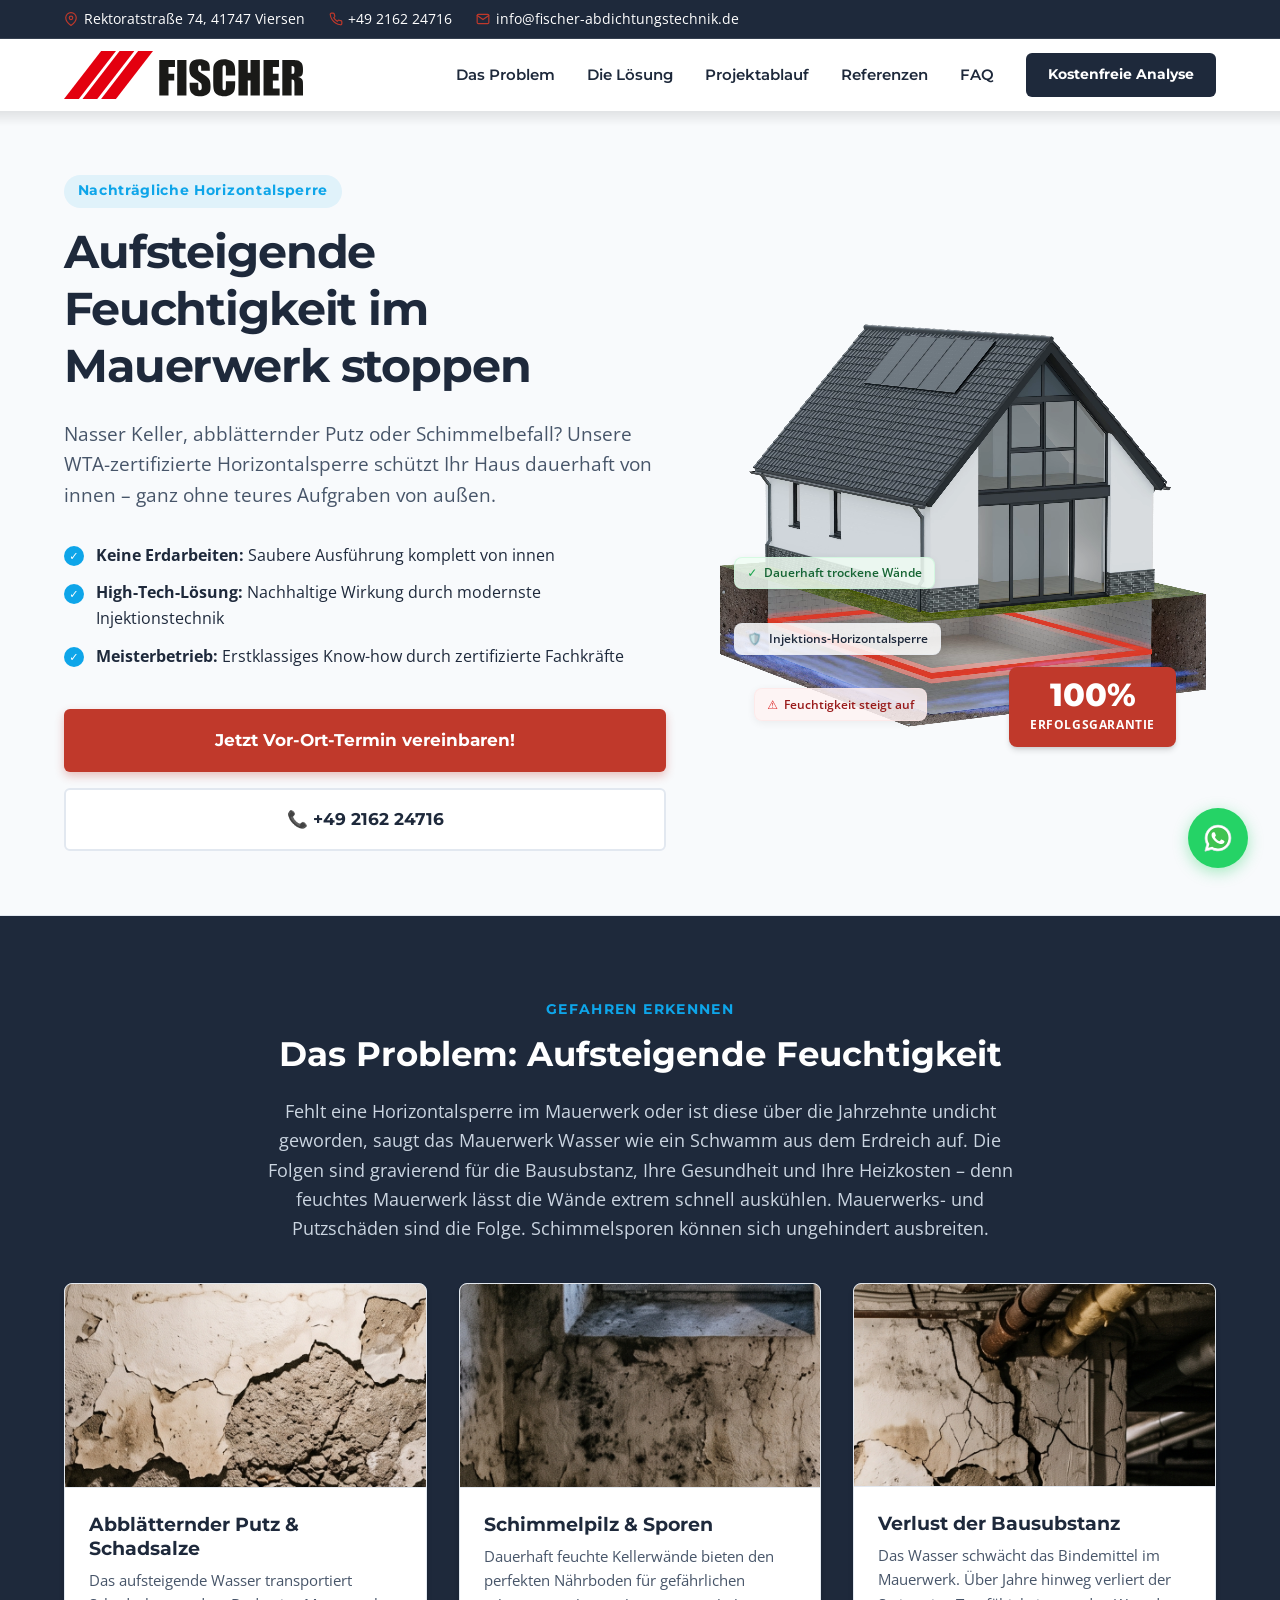
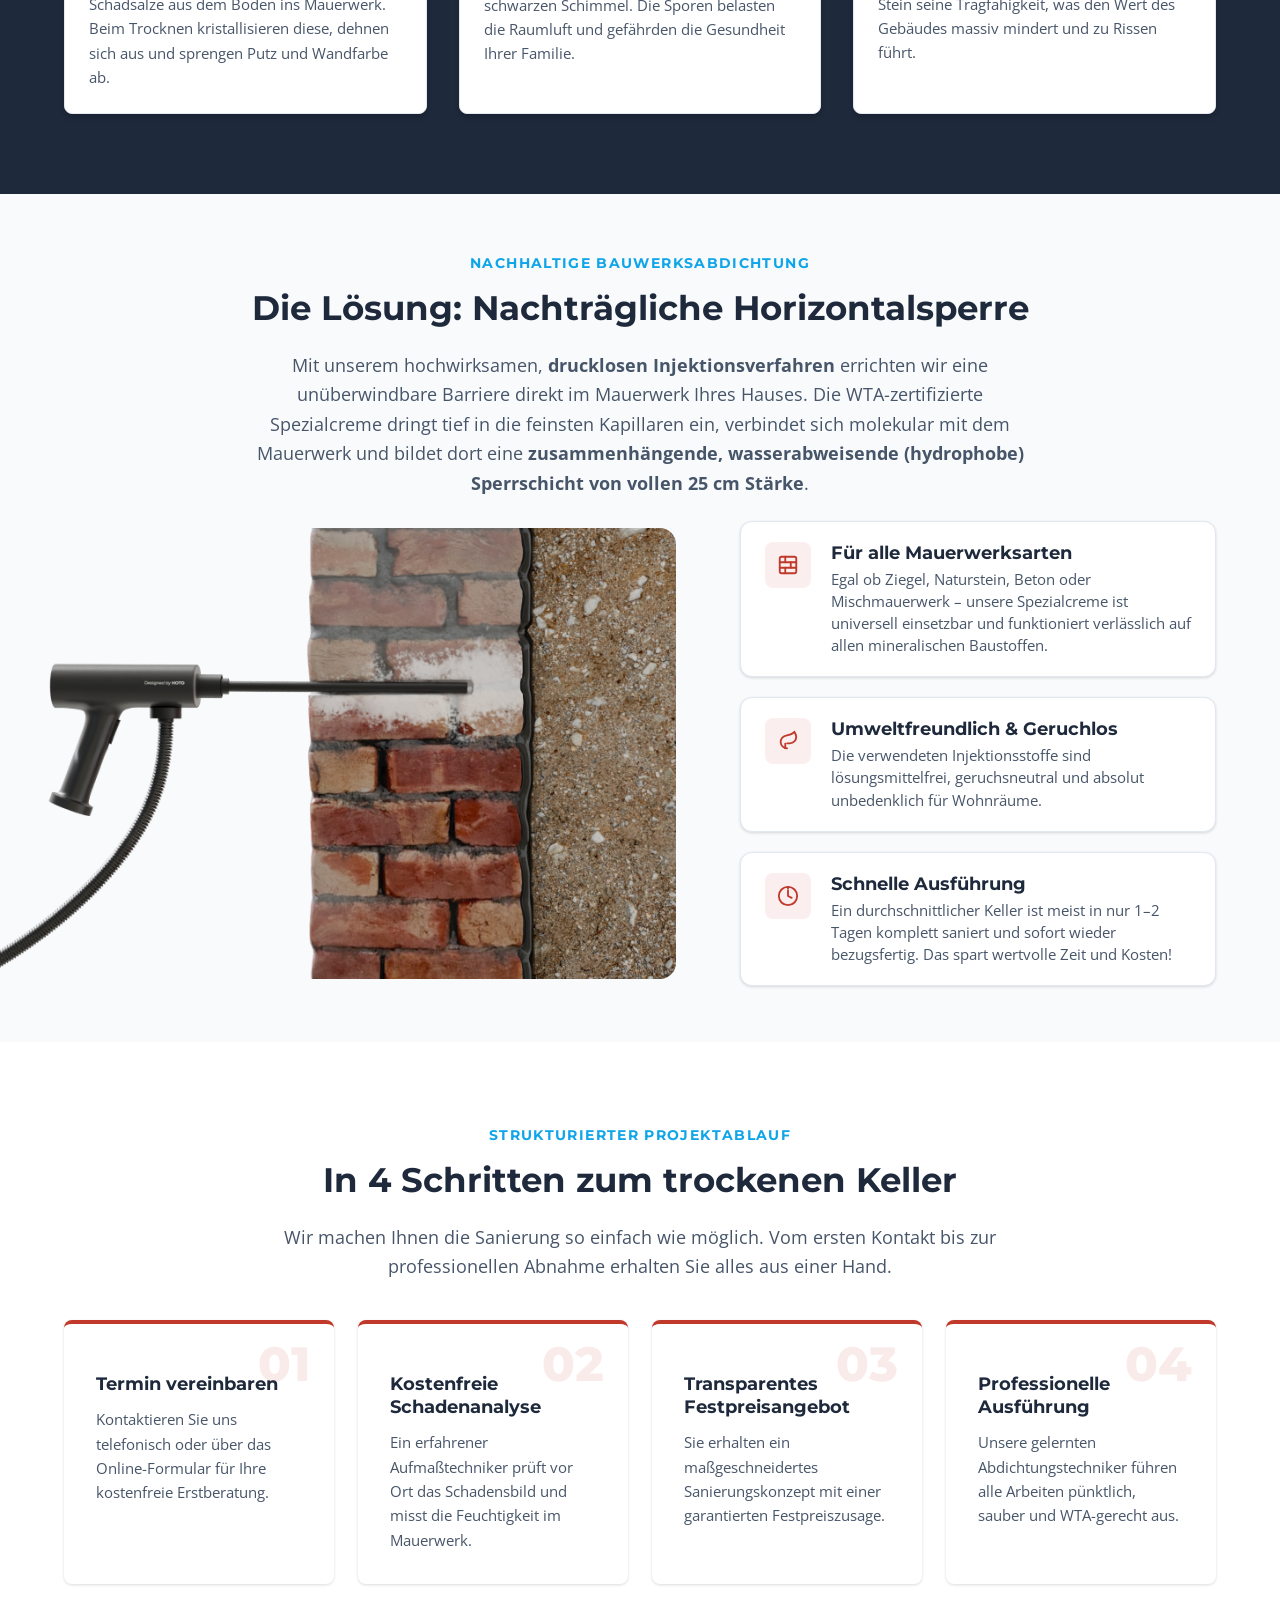
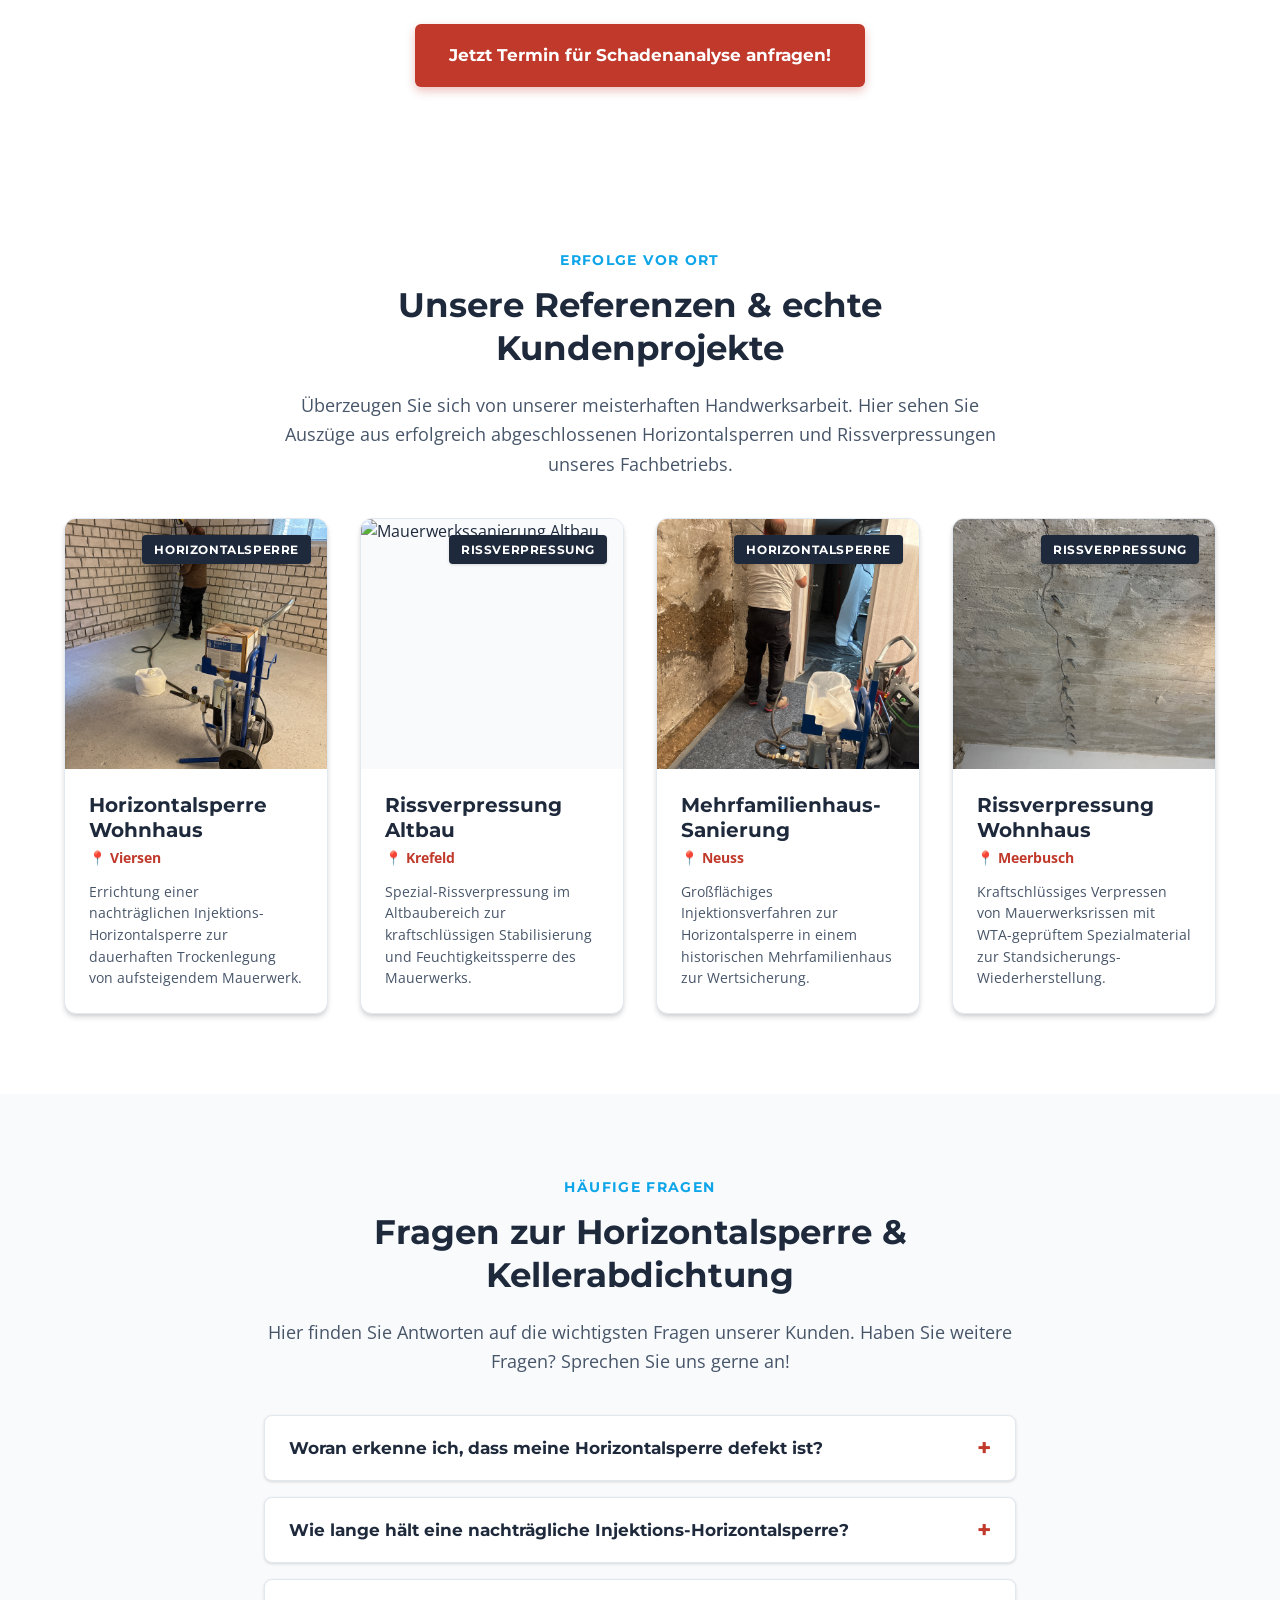
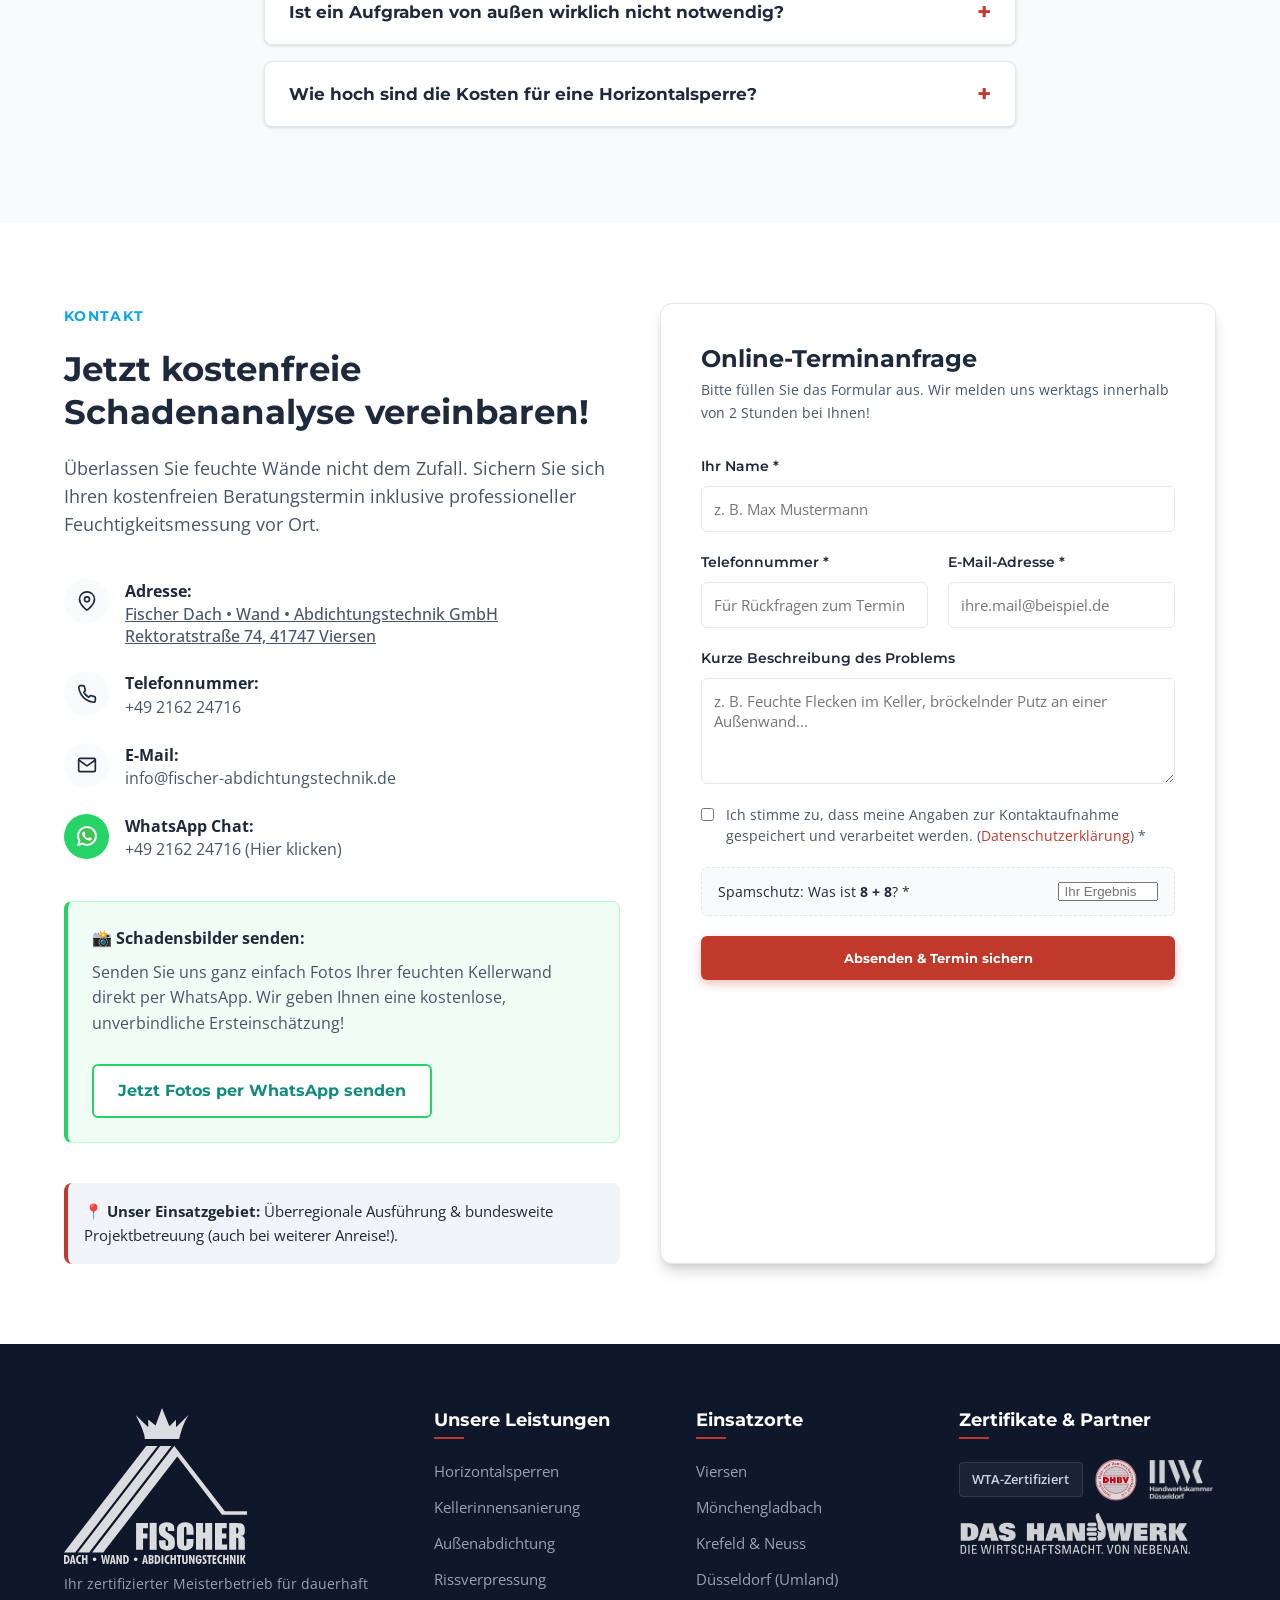
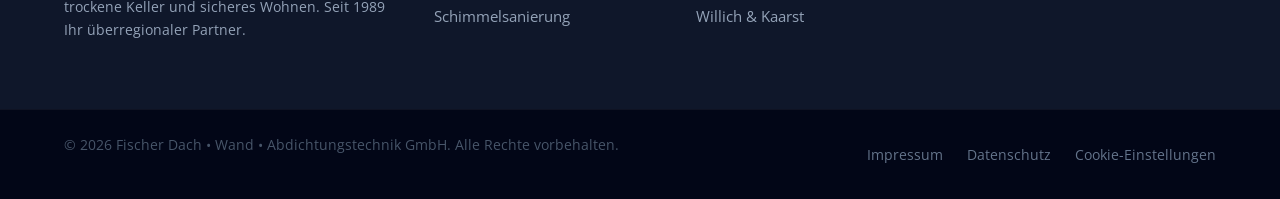
==== commit 7a547933: "feat: implement stylized glowing water drops animation overlay on solution graphic" ====
--- a/index.html
+++ b/index.html
@@ -218,6 +218,7 @@
             <div class="solution-bleed-grid">
                 <div class="solution-visual">
                     <img src="images/nozzle_wall.png" alt="Fischer Bohrlochinjektion" class="solution-img" loading="lazy">
+                    <div class="rising-drops-container" aria-hidden="true"></div>
                 </div>
 
                 <div class="solution-benefits-container">
@@ -780,6 +781,38 @@
             }
         }
 
+        // Initialize rising water drop animation overlay on the solution graphic
+        function initRisingDrops() {
+            const container = document.querySelector('.rising-drops-container');
+            if (!container) return;
+
+            const numColumns = 6;
+            const duration = 15;
+            const spacing = 3.75;
+            const dropsPerColumn = Math.ceil(duration / spacing);
+
+            for (let col = 0; col < numColumns; col++) {
+                const leftPos = (col + 0.5) * (100 / numColumns);
+                
+                for (let d = 0; d < dropsPerColumn; d++) {
+                    const colOffset = (col % 2 === 1) ? (spacing / 2) : 0;
+                    const delay = -(d * spacing + colOffset);
+
+                    const drop = document.createElementNS('http://www.w3.org/2000/svg', 'svg');
+                    drop.setAttribute('class', 'rising-drop');
+                    drop.setAttribute('viewBox', '0 0 24 24');
+                    drop.style.left = `${leftPos}%`;
+                    drop.style.animationDelay = `${delay}s`;
+                    drop.style.animationDuration = `${duration}s`;
+
+                    const path = document.createElementNS('http://www.w3.org/2000/svg', 'path');
+                    path.setAttribute('d', 'M12 2.69C12 2.69 4 11 4 15A8 8 0 0 0 12 23A8 8 0 0 0 20 15C20 11 12 2.69 12 2.69Z');
+                    drop.appendChild(path);
+                    container.appendChild(drop);
+                }
+            }
+        }
+
         // Dynamic Captcha setup
         let captchaVal1 = 0;
         let captchaVal2 = 0;
@@ -792,9 +825,10 @@
             document.getElementById('captcha-question').textContent = `${captchaVal1} + ${captchaVal2}`;
         }
 
-        // Initialize captcha on load
+        // Initialize captcha and animations on load
         window.addEventListener('DOMContentLoaded', () => {
             generateCaptcha();
+            initRisingDrops();
         });
 
         // Form Submit Handler
--- a/styles.css
+++ b/styles.css
@@ -699,9 +699,61 @@
 }
 
 .solution-visual {
+    position: relative;
     width: 100%;
     max-width: none;
     margin: 0;
+}
+
+/* Rising Drops Pattern Overlay */
+.rising-drops-container {
+    position: absolute;
+    left: 47.526%; /* x = 730 / 1536 */
+    width: 28.646%; /* width = 440 / 1536 */
+    top: 44.336%;  /* top = (1024 - 570) / 1024 */
+    height: 55.664%; /* height = 570 / 1024 */
+    pointer-events: none;
+    z-index: 2;
+    overflow: hidden;
+}
+
+.rising-drop {
+    position: absolute;
+    width: 14px;
+    height: 14px;
+    stroke: #7dd3fc; /* Beautiful shiny sky blue highlight */
+    stroke-width: 1.2px;
+    stroke-opacity: 0.95; /* slightly higher outline opacity for shine */
+    fill: #38bdf8;
+    fill-opacity: 0.35;
+    opacity: 0;
+    filter: drop-shadow(0 0 3px rgba(14, 165, 233, 0.8)); /* sky blue neon drop shadow glow */
+    animation: rise-and-fade 15s linear infinite;
+    transform: translateX(-50%); /* Center the drop horizontally on its column coordinate */
+}
+
+@keyframes rise-and-fade {
+    0% {
+        top: 100%;
+        opacity: 0;
+    }
+    15% {
+        opacity: 1; /* Full opacity of container, stroke and fill opacity rules apply */
+    }
+    85% {
+        opacity: 1;
+    }
+    100% {
+        top: -20px; /* clear the top edge of the container */
+        opacity: 0;
+    }
+}
+
+@media (max-width: 768px) {
+    .rising-drop {
+        width: 10px;
+        height: 10px;
+    }
 }
 
 .solution-img {
@@ -756,7 +808,7 @@
     display: flex;
     flex-direction: column;
     gap: 1.25rem;
-    margin-top: 2rem;
+    margin-top: 0;
 }
 
 .benefit-item {
@@ -974,13 +1026,6 @@
     display: flex;
     flex-direction: column;
     gap: 0.5rem;
-}
-
-.form-group label {
-    font-family: var(--font-title);
-    font-weight: 600;
-    font-size: 0.85rem;
-    color: var(--color-primary);
 }
 
 .form-group input[type="text"],
@@ -1881,3 +1926,1188 @@
         font-size: 0.5rem;
     }
 }
+
+@media (max-width: 768px) {
+    .rising-drop {
+        width: 10px;
+        height: 10px;
+    }
+}
+
+.solution-img {
+    width: 100%;
+    height: auto;
+    display: block;
+    border-radius: 0; /* Flat edge on mobile edge-to-edge bleed */
+    transition: var(--transition);
+}
+
+.solution-img:hover {
+    transform: scale(1.01); /* Subtle premium hover scaling */
+}
+
+/* Desktop Full Bleed Layout */
+@media (min-width: 992px) {
+    .solution-bleed-grid {
+        grid-template-columns: 1.25fr 1fr; /* Image is slightly wider */
+        align-items: center;
+        gap: 4rem; /* Generous spacing between columns */
+    }
+
+    .solution-img {
+        border-radius: 0 1rem 1rem 0; /* Exquisite detail: round only the right corners that stick inside the page */
+    }
+
+    .solution-benefits-container {
+        /* This brilliant calculation perfectly aligns the right column elements with the standard centered container! */
+        padding-right: calc((100vw - var(--container-width)) / 2 + 1.5rem);
+    }
+}
+
+/* Graceful fallbacks for standard containers */
+@media (min-width: 992px) and (max-width: 1200px) {
+    .solution-benefits-container {
+        padding-right: 1.5rem;
+    }
+}
+
+/* Mobile/Tablet stacked vertical flow spacing */
+@media (max-width: 991px) {
+    .solution-visual {
+        margin-bottom: 1.5rem; /* Shrunk spacing below the image on mobile */
+    }
+
+    .solution-benefits-container {
+        padding: 0 1.5rem; /* Ensure standard padding for readable benefit card decks on mobile */
+    }
+}
+
+.benefits-list {
+    display: flex;
+    flex-direction: column;
+    gap: 1.25rem;
+    margin-top: 0;
+}
+
+.benefit-item {
+    display: flex;
+    gap: 1.25rem;
+    align-items: flex-start;
+    background-color: var(--color-white);
+    padding: 1.25rem 1.5rem;
+    border-radius: 0.75rem;
+    box-shadow: var(--shadow-sm);
+    border: 1px solid var(--color-border);
+    transition: var(--transition);
+}
+
+.benefit-item:hover {
+    transform: translateY(-2px);
+    box-shadow: var(--shadow-md);
+    border-color: rgba(192, 57, 43, 0.25);
+}
+
+.benefit-item .benefit-icon {
+    background-color: rgba(192, 57, 43, 0.08); /* Transparent brick-red background */
+    padding: 0.75rem;
+    border-radius: 0.5rem;
+    flex-shrink: 0;
+    width: 46px;
+    height: 46px;
+    display: flex;
+    align-items: center;
+    justify-content: center;
+    color: var(--color-accent);
+}
+
+.benefit-icon-svg {
+    width: 24px;
+    height: 24px;
+    stroke: var(--color-accent);
+}
+
+.benefit-item h4 {
+    font-size: 1.1rem;
+    font-weight: 700;
+    margin-bottom: 0.25rem;
+    color: var(--color-primary);
+}
+
+.benefit-item p {
+    margin-bottom: 0;
+    font-size: 0.92rem;
+    color: var(--color-secondary);
+    line-height: 1.5;
+}
+
+/* --- 4 Steps Section --- */
+.step-card {
+    position: relative;
+    padding: 2rem;
+    background-color: var(--color-white);
+    border-radius: 0.5rem;
+    box-shadow: var(--shadow-sm);
+    border-top: 4px solid var(--color-accent);
+}
+
+.step-num {
+    font-family: var(--font-title);
+    font-size: 3rem;
+    font-weight: 800;
+    color: rgba(192, 57, 43, 0.1);
+    position: absolute;
+    top: 1rem;
+    right: 1.5rem;
+    line-height: 1;
+}
+
+.step-card h3 {
+    margin-top: 1rem;
+    font-size: 1.15rem;
+}
+
+.step-card p {
+    font-size: 0.95rem;
+    margin-bottom: 0;
+}
+
+/* --- FAQ Section --- */
+.faq-item {
+    background-color: var(--color-white);
+    border-radius: 0.5rem;
+    margin-bottom: 1rem;
+    box-shadow: var(--shadow-sm);
+    border: 1px solid var(--color-border);
+    overflow: hidden;
+}
+
+.faq-question {
+    display: flex;
+    justify-content: space-between;
+    align-items: center;
+    width: 100%;
+    padding: 1.25rem 1.5rem;
+    background: none;
+    border: none;
+    text-align: left;
+    font-family: var(--font-title);
+    font-weight: 700;
+    font-size: 1.05rem;
+    color: var(--color-primary);
+    cursor: pointer;
+    transition: var(--transition);
+}
+
+.faq-question:hover {
+    color: var(--color-accent);
+    background-color: var(--color-light);
+}
+
+.faq-toggle-icon {
+    font-size: 1.5rem;
+    line-height: 1;
+    color: var(--color-accent);
+}
+
+.faq-answer {
+    max-height: 0;
+    overflow: hidden;
+    transition: max-height 0.3s ease-out;
+}
+
+.faq-answer p {
+    padding: 0 1.5rem 1.5rem 1.5rem;
+    margin-bottom: 0;
+    font-size: 0.95rem;
+}
+
+/* --- Contact & Form Section --- */
+.contact-info-block h2 {
+    margin-top: 0.5rem;
+}
+
+.contact-lead {
+    font-size: 1.1rem;
+}
+
+.contact-details {
+    display: flex;
+    flex-direction: column;
+    gap: 1.5rem;
+}
+
+.contact-detail-item {
+    display: flex;
+    gap: 1rem;
+    align-items: flex-start;
+}
+
+.contact-detail-item .icon {
+    background-color: var(--color-light);
+    width: 45px;
+    height: 45px;
+    display: flex;
+    align-items: center;
+    justify-content: center;
+    border-radius: 50%;
+    flex-shrink: 0;
+    color: var(--color-primary); /* Brand blue for custom SVG icons */
+}
+
+.contact-detail-item p {
+    margin-bottom: 0;
+    line-height: 1.35;
+}
+
+.address-text {
+    line-height: 1.35 !important;
+}
+
+.contact-link:hover {
+    color: var(--color-accent);
+    text-decoration: underline;
+}
+
+.service-area-badge {
+    background-color: #f1f5f9;
+    padding: 1rem;
+    border-radius: 0.5rem;
+    border-left: 4px solid var(--color-accent);
+    font-size: 0.95rem;
+}
+
+.contact-form-block {
+    background-color: var(--color-white);
+    padding: 2.5rem;
+    border-radius: 0.75rem;
+    box-shadow: var(--shadow-lg);
+    border: 1px solid var(--color-border);
+}
+
+.contact-form-block h3 {
+    font-size: 1.5rem;
+    margin-bottom: 0.25rem;
+}
+
+.form-subtitle {
+    font-size: 0.9rem;
+    margin-bottom: 2rem;
+}
+
+.contact-form {
+    display: flex;
+    flex-direction: column;
+    gap: 1.25rem;
+}
+
+.form-group {
+    display: flex;
+    flex-direction: column;
+    gap: 0.5rem;
+}
+
+.form-group label {
+    font-family: var(--font-title);
+    font-weight: 600;
+    font-size: 0.85rem;
+    color: var(--color-primary);
+}
+
+.form-group input[type="text"],
+.form-group input[type="email"],
+.form-group input[type="tel"],
+.form-group input[type="number"],
+.form-group textarea {
+    font-family: var(--font-sans);
+    padding: 0.75rem;
+    border: 1px solid var(--color-border);
+    border-radius: 0.375rem;
+    font-size: 0.95rem;
+    color: var(--color-primary);
+    transition: var(--transition);
+}
+
+.form-group input:focus,
+.form-group textarea:focus {
+    outline: none;
+    border-color: var(--color-accent);
+    box-shadow: 0 0 0 3px rgba(192, 57, 43, 0.15);
+}
+
+.grid-2-col {
+    display: grid;
+    grid-template-columns: 1fr;
+    gap: 1.25rem;
+}
+
+@media (min-width: 576px) {
+    .grid-2-col {
+        grid-template-columns: repeat(2, 1fr);
+    }
+}
+
+.checkbox-group {
+    flex-direction: row;
+    align-items: flex-start;
+    gap: 0.75rem;
+}
+
+.checkbox-group input[type="checkbox"] {
+    margin-top: 0.25rem;
+    cursor: pointer;
+}
+
+.checkbox-group label {
+    font-family: var(--font-sans);
+    font-size: 0.85rem;
+    font-weight: 400;
+    color: var(--color-secondary);
+}
+
+.checkbox-group label a {
+    color: var(--color-accent);
+}
+
+.captcha-box {
+    display: flex;
+    align-items: center;
+    justify-content: space-between;
+    gap: 1rem;
+    background-color: var(--color-light);
+    padding: 0.75rem 1rem;
+    border-radius: 0.375rem;
+    border: 1px dashed var(--color-border);
+}
+
+.captcha-box label {
+    font-size: 0.9rem;
+    margin-bottom: 0;
+}
+
+.captcha-box input {
+    width: 100px;
+    text-align: center;
+}
+
+.success-alert {
+    background-color: #f0fdf4;
+    border: 1px solid #bbf7d0;
+    padding: 2rem;
+    border-radius: 0.5rem;
+    text-align: center;
+}
+
+.success-alert h4 {
+    color: #166534;
+    font-size: 1.35rem;
+    margin-bottom: 0.5rem;
+}
+
+.success-alert p {
+    color: #166534;
+    margin-bottom: 0;
+    font-size: 0.95rem;
+}
+
+/* --- Referenzen & Projektgalerie --- */
+.gallery-section {
+    background-color: var(--color-white);
+}
+
+.gallery-filters {
+    display: flex;
+    justify-content: center;
+    align-items: center;
+    flex-wrap: wrap;
+    gap: 0.75rem;
+    margin-bottom: 3rem;
+}
+
+.filter-btn {
+    background-color: var(--color-light);
+    color: var(--color-primary);
+    border: 1px solid var(--color-border);
+    padding: 0.6rem 1.25rem;
+    border-radius: 2rem;
+    font-family: var(--font-title);
+    font-weight: 700;
+    font-size: 0.85rem;
+    cursor: pointer;
+    transition: var(--transition);
+}
+
+.filter-btn:hover {
+    background-color: var(--color-border);
+    color: var(--color-primary);
+    transform: translateY(-1px);
+}
+
+.filter-btn.active {
+    background-color: var(--color-accent);
+    color: var(--color-white);
+    border-color: var(--color-accent);
+    box-shadow: 0 4px 10px rgba(192, 57, 43, 0.2);
+}
+
+.gallery-grid {
+    display: grid;
+    grid-template-columns: 1fr;
+    gap: 2rem;
+    transition: var(--transition);
+}
+
+@media (min-width: 768px) {
+    .gallery-grid {
+        grid-template-columns: repeat(2, 1fr);
+    }
+}
+
+@media (min-width: 992px) {
+    .gallery-grid {
+        grid-template-columns: repeat(3, 1fr);
+    }
+}
+
+.gallery-item {
+    transition: opacity 0.3s ease, transform 0.3s ease;
+    opacity: 1;
+    transform: scale(1);
+}
+
+.gallery-card-inner {
+    background-color: var(--color-white);
+    border-radius: 0.75rem;
+    overflow: hidden;
+    box-shadow: var(--shadow-md);
+    border: 1px solid var(--color-border);
+    height: 100%;
+    display: flex;
+    flex-direction: column;
+    transition: var(--transition);
+}
+
+.gallery-card-inner:hover {
+    transform: translateY(-6px);
+    box-shadow: var(--shadow-lg);
+    border-color: rgba(192, 57, 43, 0.2);
+}
+
+.gallery-img-container {
+    position: relative;
+    height: 250px;
+    overflow: hidden;
+    background-color: var(--color-light);
+}
+
+.gallery-img-container img {
+    width: 100%;
+    height: 100%;
+    object-fit: cover;
+    transition: transform 0.5s ease;
+}
+
+.gallery-card-inner:hover .gallery-img-container img {
+    transform: scale(1.05);
+}
+
+.gallery-img-overlay {
+    position: absolute;
+    top: 0;
+    left: 0;
+    width: 100%;
+    height: 100%;
+    background-color: rgba(15, 23, 42, 0.4);
+    display: flex;
+    align-items: center;
+    justify-content: center;
+    opacity: 0;
+    transition: var(--transition);
+}
+
+.gallery-img-container:hover .gallery-img-overlay {
+    opacity: 1;
+}
+
+.gallery-img-overlay span {
+    color: var(--color-white);
+    background-color: var(--color-accent);
+    padding: 0.5rem 1rem;
+    border-radius: 0.25rem;
+    font-family: var(--font-title);
+    font-weight: 700;
+    font-size: 0.8rem;
+    text-transform: uppercase;
+    letter-spacing: 0.05em;
+    transform: translateY(10px);
+    transition: var(--transition);
+    box-shadow: var(--shadow-md);
+}
+
+.gallery-img-container:hover .gallery-img-overlay span {
+    transform: translateY(0);
+}
+
+.gallery-badge {
+    position: absolute;
+    top: 1rem;
+    right: 1rem;
+    background-color: var(--color-primary);
+    color: var(--color-white);
+    padding: 0.3rem 0.75rem;
+    border-radius: 0.25rem;
+    font-size: 0.75rem;
+    font-family: var(--font-title);
+    font-weight: 700;
+    text-transform: uppercase;
+    letter-spacing: 0.05em;
+    box-shadow: var(--shadow-sm);
+    z-index: 10;
+}
+
+.gallery-item-desc {
+    padding: 1.5rem;
+    display: flex;
+    flex-direction: column;
+    flex-grow: 1;
+}
+
+.gallery-item-desc h4 {
+    font-size: 1.25rem;
+    margin-bottom: 0.25rem;
+    color: var(--color-primary);
+}
+
+.gallery-location {
+    font-size: 0.85rem;
+    color: var(--color-accent);
+    font-weight: 700;
+    margin-bottom: 0.75rem;
+}
+
+.gallery-item-desc p {
+    font-size: 0.9rem;
+    line-height: 1.5;
+    margin-bottom: 0;
+    color: var(--color-secondary);
+}
+
+/* --- Lightbox Modal --- */
+.lightbox-modal {
+    position: fixed;
+    top: 0;
+    left: 0;
+    width: 100%;
+    height: 100%;
+    background-color: rgba(15, 23, 42, 0.96);
+    z-index: 2000;
+    display: flex;
+    align-items: center;
+    justify-content: center;
+    transition: var(--transition);
+}
+
+.lightbox-close {
+    position: absolute;
+    top: 2rem;
+    right: 2rem;
+    color: var(--color-white);
+    font-size: 3rem;
+    font-weight: bold;
+    cursor: pointer;
+    opacity: 0.7;
+    transition: var(--transition);
+    z-index: 2005;
+    line-height: 1;
+}
+
+.lightbox-close:hover {
+    opacity: 1;
+    transform: scale(1.1);
+}
+
+/* Custom WhatsApp Modal styling to prevent gallery lightbox content conflicts */
+.whatsapp-modal-box {
+    background-color: var(--color-white);
+    padding: 2.5rem 2rem;
+    border-radius: 0.75rem;
+    width: 90%;
+    max-width: 440px;
+    text-align: center;
+    border: 1px solid var(--color-border);
+    box-shadow: var(--shadow-lg);
+    box-sizing: border-box;
+    animation: zoom 0.3s ease;
+    position: relative;
+    z-index: 2001;
+}
+
+@media (max-width: 480px) {
+    .whatsapp-modal-box {
+        padding: 1.5rem 1.25rem; /* Tighter padding on extra small screens to prevent overflow */
+    }
+    
+    .whatsapp-modal-box h3 {
+        font-size: 1.25rem !important;
+    }
+    
+    .whatsapp-modal-box .qr-container {
+        padding: 1rem !important;
+        margin-bottom: 1rem !important;
+    }
+    
+    .whatsapp-modal-box .qr-container img {
+        width: 150px !important;
+        height: 150px !important;
+    }
+}
+
+.lightbox-prev,
+.lightbox-next {
+    position: absolute;
+    top: 50%;
+    transform: translateY(-50%);
+    background: rgba(255, 255, 255, 0.1);
+    border: none;
+    color: var(--color-white);
+    font-size: 1.5rem;
+    width: 55px;
+    height: 55px;
+    display: flex;
+    align-items: center;
+    justify-content: center;
+    border-radius: 50%;
+    cursor: pointer;
+    transition: var(--transition);
+    z-index: 2002;
+}
+
+.lightbox-prev:hover,
+.lightbox-next:hover {
+    background-color: var(--color-accent);
+    transform: translateY(-50%) scale(1.1);
+}
+
+.lightbox-prev {
+    left: 2rem;
+}
+
+.lightbox-next {
+    right: 2rem;
+}
+
+.lightbox-content {
+    max-width: 80%;
+    max-height: 80%;
+    display: flex;
+    flex-direction: column;
+    align-items: center;
+    justify-content: center;
+    gap: 1.25rem;
+}
+
+.lightbox-content img {
+    max-width: 100%;
+    max-height: 70vh;
+    object-fit: contain;
+    border: 4px solid var(--color-white);
+    border-radius: 0.375rem;
+    box-shadow: var(--shadow-lg);
+}
+
+.lightbox-caption {
+    color: var(--color-white);
+    font-family: var(--font-title);
+    font-weight: 700;
+    font-size: 1.25rem;
+    text-align: center;
+}
+
+.lightbox-counter {
+    color: #64748b;
+    font-size: 0.9rem;
+    font-weight: 600;
+}
+
+@media (max-width: 767px) {
+    .lightbox-prev {
+        left: 0.5rem;
+        width: 45px;
+        height: 45px;
+        font-size: 1.25rem;
+    }
+    
+    .lightbox-next {
+        right: 0.5rem;
+        width: 45px;
+        height: 45px;
+        font-size: 1.25rem;
+    }
+    
+    .lightbox-close {
+        top: 1rem;
+        right: 1.5rem;
+        font-size: 2.5rem;
+    }
+    
+    .lightbox-content {
+        max-width: 90%;
+    }
+}
+
+/* --- Floating WhatsApp Button --- */
+.whatsapp-float {
+    position: fixed;
+    bottom: 2rem;
+    right: 2rem;
+    background-color: #25d366;
+    color: var(--color-white);
+    width: 60px;
+    height: 60px;
+    border-radius: 50%;
+    display: flex;
+    align-items: center;
+    justify-content: center;
+    box-shadow: 0 4px 15px rgba(37, 211, 102, 0.4);
+    z-index: 1500;
+    transition: var(--transition);
+    animation: whatsapp-pulse 2s infinite;
+}
+
+.whatsapp-float:hover {
+    background-color: #20ba5a;
+    transform: scale(1.1);
+    box-shadow: 0 6px 20px rgba(37, 211, 102, 0.6);
+}
+
+.whatsapp-icon {
+    width: 32px;
+    height: 32px;
+    fill: currentColor;
+}
+
+@keyframes whatsapp-pulse {
+    0% {
+        box-shadow: 0 0 0 0 rgba(37, 211, 102, 0.7);
+    }
+    70% {
+        box-shadow: 0 0 0 15px rgba(37, 211, 102, 0);
+    }
+    100% {
+        box-shadow: 0 0 0 0 rgba(37, 211, 102, 0);
+    }
+}
+
+@media (max-width: 767px) {
+    .whatsapp-float {
+        bottom: 1.5rem;
+        right: 1.5rem;
+        width: 50px;
+        height: 50px;
+        box-shadow: 0 3px 10px rgba(37, 211, 102, 0.4);
+    }
+    
+    .whatsapp-icon {
+        width: 26px;
+        height: 26px;
+    }
+}
+
+/* --- On-Site WhatsApp CTA Card --- */
+.whatsapp-cta-card {
+    background-color: #f0fdf4;
+    border: 1px solid #bbf7d0;
+    border-left: 4px solid #25d366;
+    padding: 1.5rem;
+    border-radius: 0.5rem;
+}
+
+/* --- Footer --- */
+.main-footer {
+    background-color: var(--color-dark-bg);
+    color: var(--color-white);
+    padding: 4rem 0 0 0;
+    font-size: 0.95rem;
+}
+
+.footer-grid {
+    display: grid;
+    grid-template-columns: 1fr;
+    gap: 3rem;
+    padding-bottom: 3rem;
+}
+
+@media (min-width: 768px) {
+    .footer-grid {
+        grid-template-columns: repeat(2, 1fr);
+    }
+}
+
+@media (min-width: 992px) {
+    .footer-grid {
+        grid-template-columns: 1.5fr 1fr 1fr 1.2fr;
+    }
+}
+
+.branding-col .logo-title {
+    color: var(--color-white);
+}
+
+.white-text { color: var(--color-white); }
+.gray-text { color: #94a3b8; }
+
+.footer-desc {
+    color: #94a3b8;
+    font-size: 0.9rem;
+}
+
+.footer-col h3 {
+    color: var(--color-white);
+    font-size: 1.15rem;
+    margin-bottom: 1.25rem;
+    position: relative;
+    padding-bottom: 0.5rem;
+}
+
+.footer-col h3::after {
+    content: '';
+    position: absolute;
+    bottom: 0;
+    left: 0;
+    width: 30px;
+    height: 2px;
+    background-color: var(--color-accent);
+}
+
+.footer-links {
+    display: flex;
+    flex-direction: column;
+    gap: 0.75rem;
+}
+
+.footer-links a {
+    color: #94a3b8;
+}
+
+.footer-links a:hover {
+    color: var(--color-white);
+    padding-left: 5px;
+}
+
+.certificates {
+    display: flex;
+    flex-wrap: wrap;
+    gap: 0.75rem;
+    align-items: center;
+}
+
+.cert-badge {
+    background-color: rgba(255,255,255,0.05);
+    border: 1px solid rgba(255,255,255,0.1);
+    color: #cbd5e1;
+    padding: 0.4rem 0.8rem;
+    border-radius: 0.25rem;
+    font-size: 0.8rem;
+    font-weight: 600;
+}
+
+.partner-logo {
+    height: 42px;
+    width: auto;
+    object-fit: contain;
+    transition: var(--transition);
+    opacity: 0.85;
+}
+
+.partner-logo:hover {
+    opacity: 1;
+    transform: translateY(-2px);
+}
+
+.footer-bottom {
+    background-color: #020617;
+    padding: 1.5rem 0;
+    font-size: 0.85rem;
+    color: #64748b;
+    border-top: 1px solid rgba(255,255,255,0.05);
+}
+
+.footer-bottom-content {
+    display: flex;
+    justify-content: space-between;
+    align-items: center;
+    flex-wrap: wrap;
+    gap: 1rem;
+}
+
+.footer-meta-links {
+    display: flex;
+    gap: 1.5rem;
+}
+
+.footer-meta-links a {
+    color: #64748b;
+}
+
+.footer-meta-links a:hover {
+    color: #94a3b8;
+}
+
+/* --- Responsive Menu Adjustments --- */
+@media (max-width: 1024px) {
+    .utility-bar {
+        display: none !important;
+    }
+
+    .header-logo-img {
+        height: 33px; /* 30% smaller on mobile/collapsed viewports (was 48px) */
+    }
+
+    .nav-desktop {
+        display: none !important;
+    }
+
+    .nav-mobile {
+        display: flex;
+        position: fixed;
+        top: 0; /* Go all the way from top to bottom for continuous background and shadow */
+        right: 0; /* Align to the right edge */
+        left: auto;
+        width: 100%;
+        max-width: 350px; /* Modern slide-out drawer maximum width */
+        height: 100vh;
+        height: 100dvh; /* Modern viewport unit that accounts for dynamic browser navigation bars */
+        background-color: var(--color-white);
+        flex-direction: column;
+        padding: 7rem 1.5rem 5rem 1.5rem; /* Large top padding so links are not covered by sticky header banner */
+        gap: 2rem;
+        box-shadow: var(--shadow-lg);
+        transition: var(--transition);
+        z-index: 999; /* Sits natively behind the main-header (1000) since they are siblings! */
+        overflow-y: auto; /* Allow vertical scrolling on short/landscape mobile viewports */
+        transform: translateX(100%); /* Hardware-accelerated GPU slide-in off-screen state */
+    }
+
+    .nav-mobile.nav-active {
+        transform: translateX(0); /* Slide in smoothly to active state */
+    }
+
+    /* Enforce elegant non-bold font weight and matching 0.85rem text size throughout the side menu */
+    .nav-mobile a:not(.btn) {
+        font-weight: 500 !important; /* Lighter weight instead of bold 600 */
+        font-size: 0.85rem !important; /* Same text size as the top bar (0.85rem) */
+    }
+
+    .mobile-nav-toggle {
+        display: flex;
+    }
+
+    .toggle-active span:nth-child(1) {
+        transform: rotate(45deg) translate(5px, 5px);
+    }
+
+    .toggle-active span:nth-child(2) {
+        opacity: 0;
+    }
+
+    .toggle-active span:nth-child(3) {
+        transform: rotate(-45deg) translate(6px, -6px);
+    }
+    
+    .nav-cta {
+        width: 100%;
+        max-width: 300px;
+    }
+
+    .nav-utility-mobile {
+        display: flex;
+        flex-direction: column;
+        gap: 1rem;
+        background-color: #f8fafc; /* Very soft Slate-50 light gray/blue background */
+        padding: 1.5rem;
+        border-radius: 0.5rem;
+        margin-top: auto; /* Anchors it cleanly at the bottom of the slide-in menu */
+        width: 100%;
+        box-sizing: border-box;
+        border: 1px solid var(--color-border);
+    }
+
+    .nav-utility-title {
+        font-family: var(--font-title);
+        font-size: 0.75rem;
+        font-weight: 700;
+        letter-spacing: 0.1em;
+        color: var(--color-secondary);
+        margin-bottom: 0.25rem;
+    }
+
+    .nav-utility-mobile .contact-row {
+        display: flex;
+        align-items: flex-start;
+        gap: 0.75rem;
+    }
+
+    .nav-utility-icon-box {
+        width: 32px;
+        height: 32px;
+        background-color: #e2e8f0; /* Soft circular container background */
+        border-radius: 50%;
+        display: flex;
+        align-items: center;
+        justify-content: center;
+        color: var(--color-primary); /* Matching brand blue for icon path */
+        flex-shrink: 0;
+    }
+
+    .nav-utility-mobile a {
+        color: #334155 !important; /* Premium dark slate color instead of stark white */
+        font-size: 0.85rem;
+        font-weight: 400 !important; /* Completely non-bold, elegant regular font weight */
+        line-height: 1.35;
+        transition: var(--transition);
+        text-decoration: none;
+    }
+
+    .nav-utility-mobile a:hover {
+        color: var(--color-accent) !important; /* Transitions to brand accent red on hover! */
+    }
+}
+
+/* --- Hero Image & Animated Overlay --- */
+.hero-img-main {
+    width: 100%;
+    height: auto;
+    display: block;
+}
+
+
+
+.hero-overlay-badge {
+    position: absolute;
+    z-index: 20;
+    padding: 0.35rem 0.75rem;
+    border-radius: 0.5rem;
+    font-size: 0.75rem;
+    font-weight: 600;
+    display: flex;
+    align-items: center;
+    gap: 0.4rem;
+    box-shadow: 0 2px 8px rgba(0, 0, 0, 0.06);
+    transition: var(--transition);
+}
+
+.hero-overlay-badge:hover {
+    transform: translateY(-2px);
+    box-shadow: 0 4px 12px rgba(0, 0, 0, 0.1);
+}
+
+/* Staggered fade-in animation on scroll entry */
+.hero-overlay-badge.badge-prepare {
+    opacity: 0;
+    transform: translateY(15px);
+    transition: opacity 1.2s ease, transform 1.2s cubic-bezier(0.16, 1, 0.3, 1), box-shadow 0.3s ease;
+}
+
+.hero-overlay-badge.badge-visible {
+    opacity: 1;
+    transform: translateY(0);
+}
+
+.badge-moisture {
+    background-color: rgba(254, 242, 242, 0.85);
+    border: 1px solid rgba(254, 226, 226, 0.5);
+    color: #991b1b;
+    top: 90%;
+    left: 8%;
+}
+
+.badge-moisture .badge-icon {
+    color: #dc2626;
+}
+
+.badge-protection {
+    background-color: rgba(240, 253, 244, 0.85);
+    border: 1px solid rgba(187, 247, 208, 0.5);
+    color: #166534;
+    top: 60%;
+    left: 4%;
+}
+
+.badge-protection .badge-icon {
+    color: #16a34a;
+}
+
+.badge-barrier {
+    background-color: rgba(255, 255, 255, 0.85);
+    border: 1px solid rgba(226, 232, 240, 0.5);
+    color: var(--color-primary);
+    top: 75%;
+    left: 4%;
+}
+
+.badge-barrier .badge-icon {
+    color: var(--color-accent);
+}
+
+@media (max-width: 768px) {
+    /* Restore full width starting from tablet portrait and below to maximize clarity */
+    .visual-wrapper {
+        max-width: 100%;
+    }
+
+    .hero-overlay-badge {
+        font-size: 0.7rem;
+        padding: 0.25rem 0.5rem;
+    }
+    .badge-protection {
+        top: 58%;
+        left: 4%;
+        right: auto;
+    }
+    .badge-barrier {
+        top: 74%;
+        left: 4%;
+        right: auto;
+    }
+    .badge-moisture {
+        top: 90%;
+        left: 6%;
+        right: auto;
+    }
+}
+
+@media (max-width: 576px) {
+    .hero-overlay-badge {
+        font-size: 0.65rem;
+        padding: 0.2rem 0.45rem;
+        gap: 0.25rem;
+    }
+    .badge-protection {
+        top: 56%;
+        left: 3%;
+        right: auto;
+    }
+    .badge-barrier {
+        top: 73%;
+        left: 3%;
+        right: auto;
+    }
+    .badge-moisture {
+        top: 90%;
+        left: 5%;
+        right: auto;
+    }
+    
+    /* Scale down and align the 100% Erfolgsgarantie badge to match the height of the moisture badge on mobile viewports */
+    .visual-badge {
+        padding: 0.4rem 0.8rem;
+        top: 85%;
+        right: 5%;
+        z-index: 25;
+    }
+    .visual-badge .number {
+        font-size: 1.3rem;
+    }
+    .visual-badge .text {
+        font-size: 0.5rem;
+    }
+}
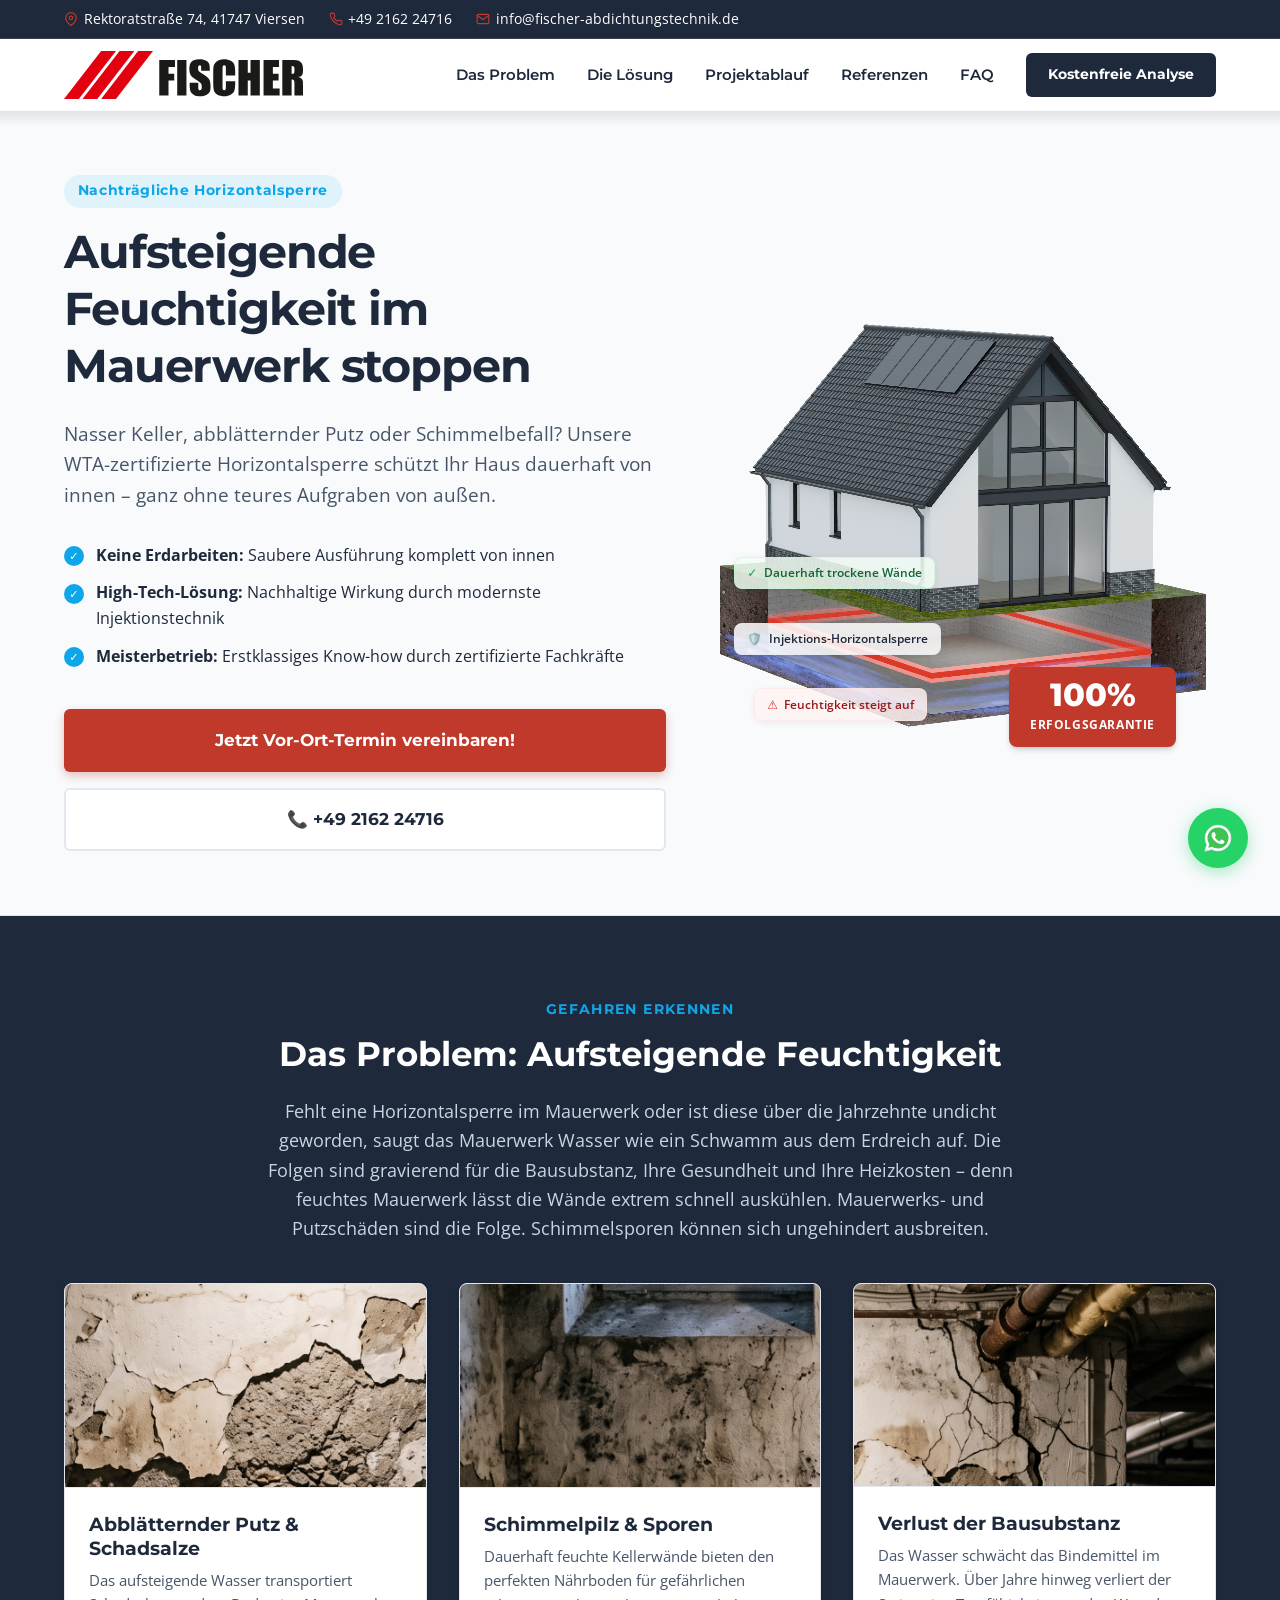
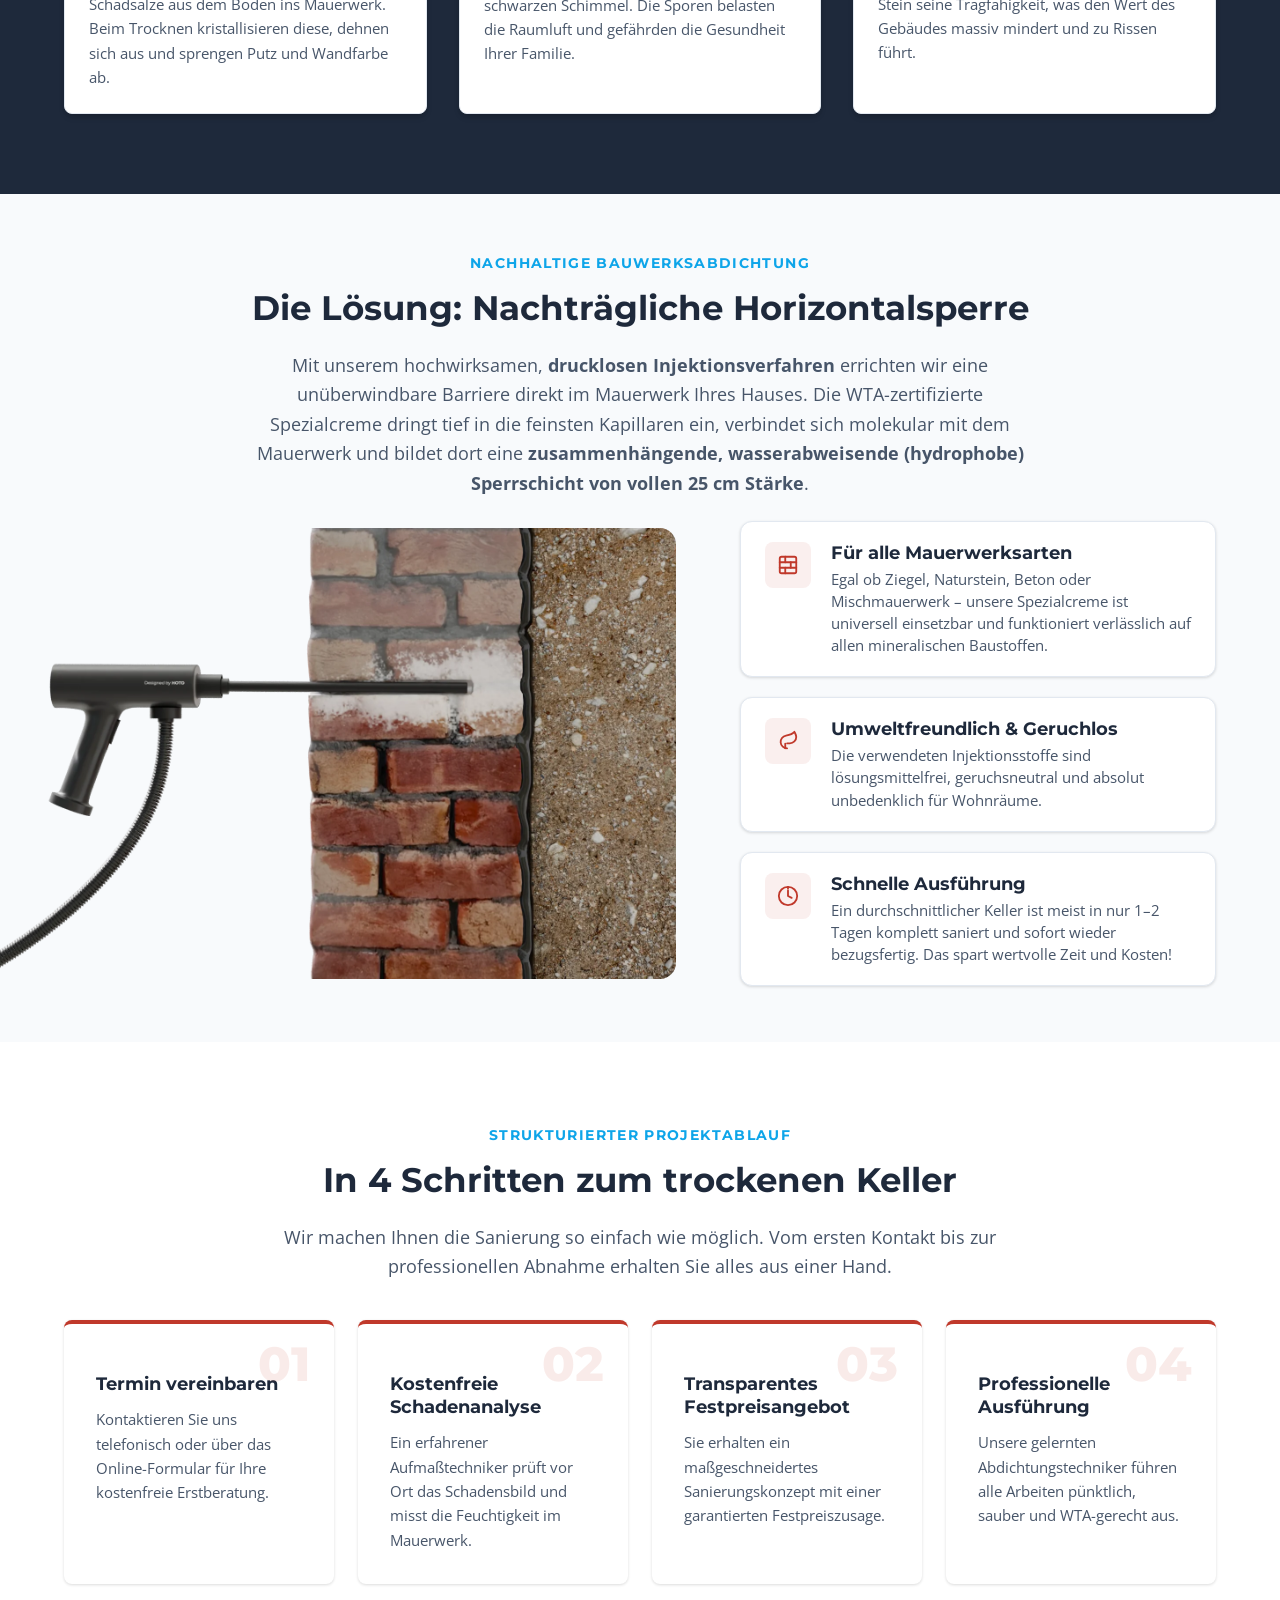
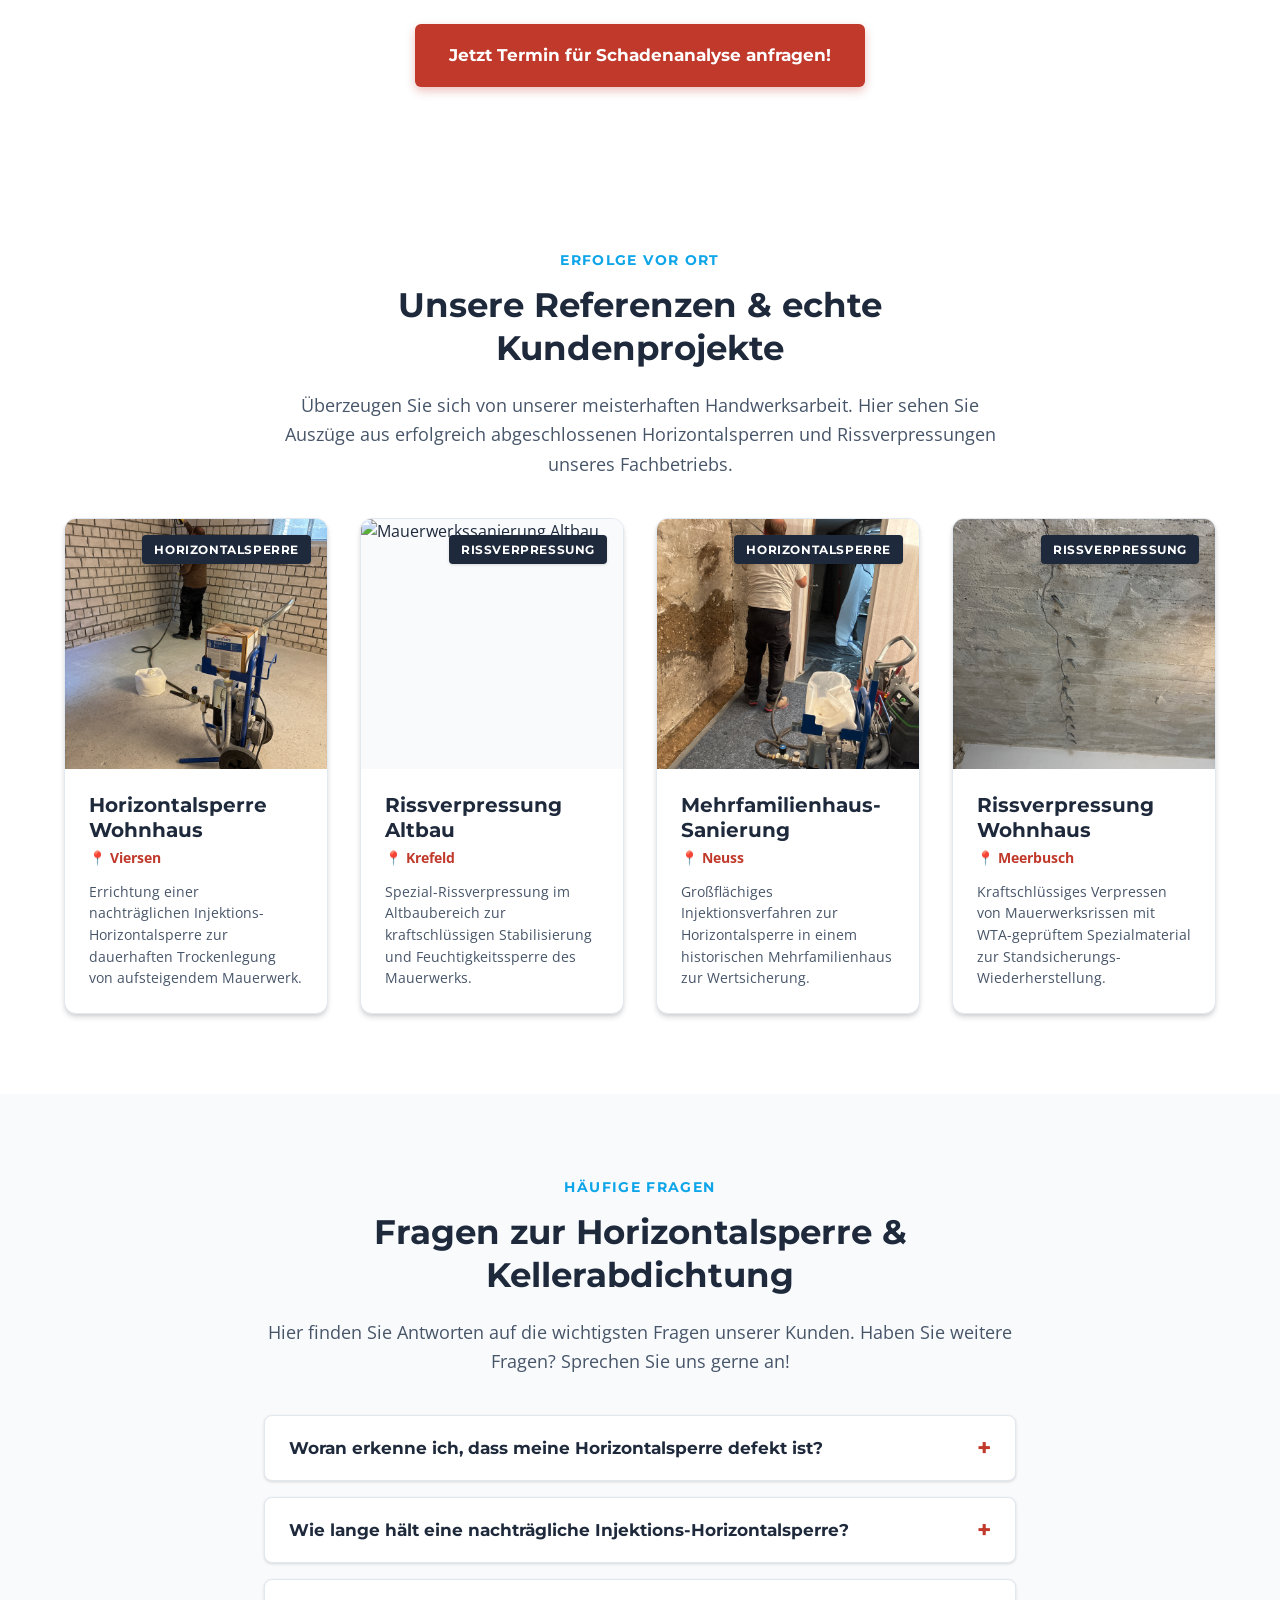
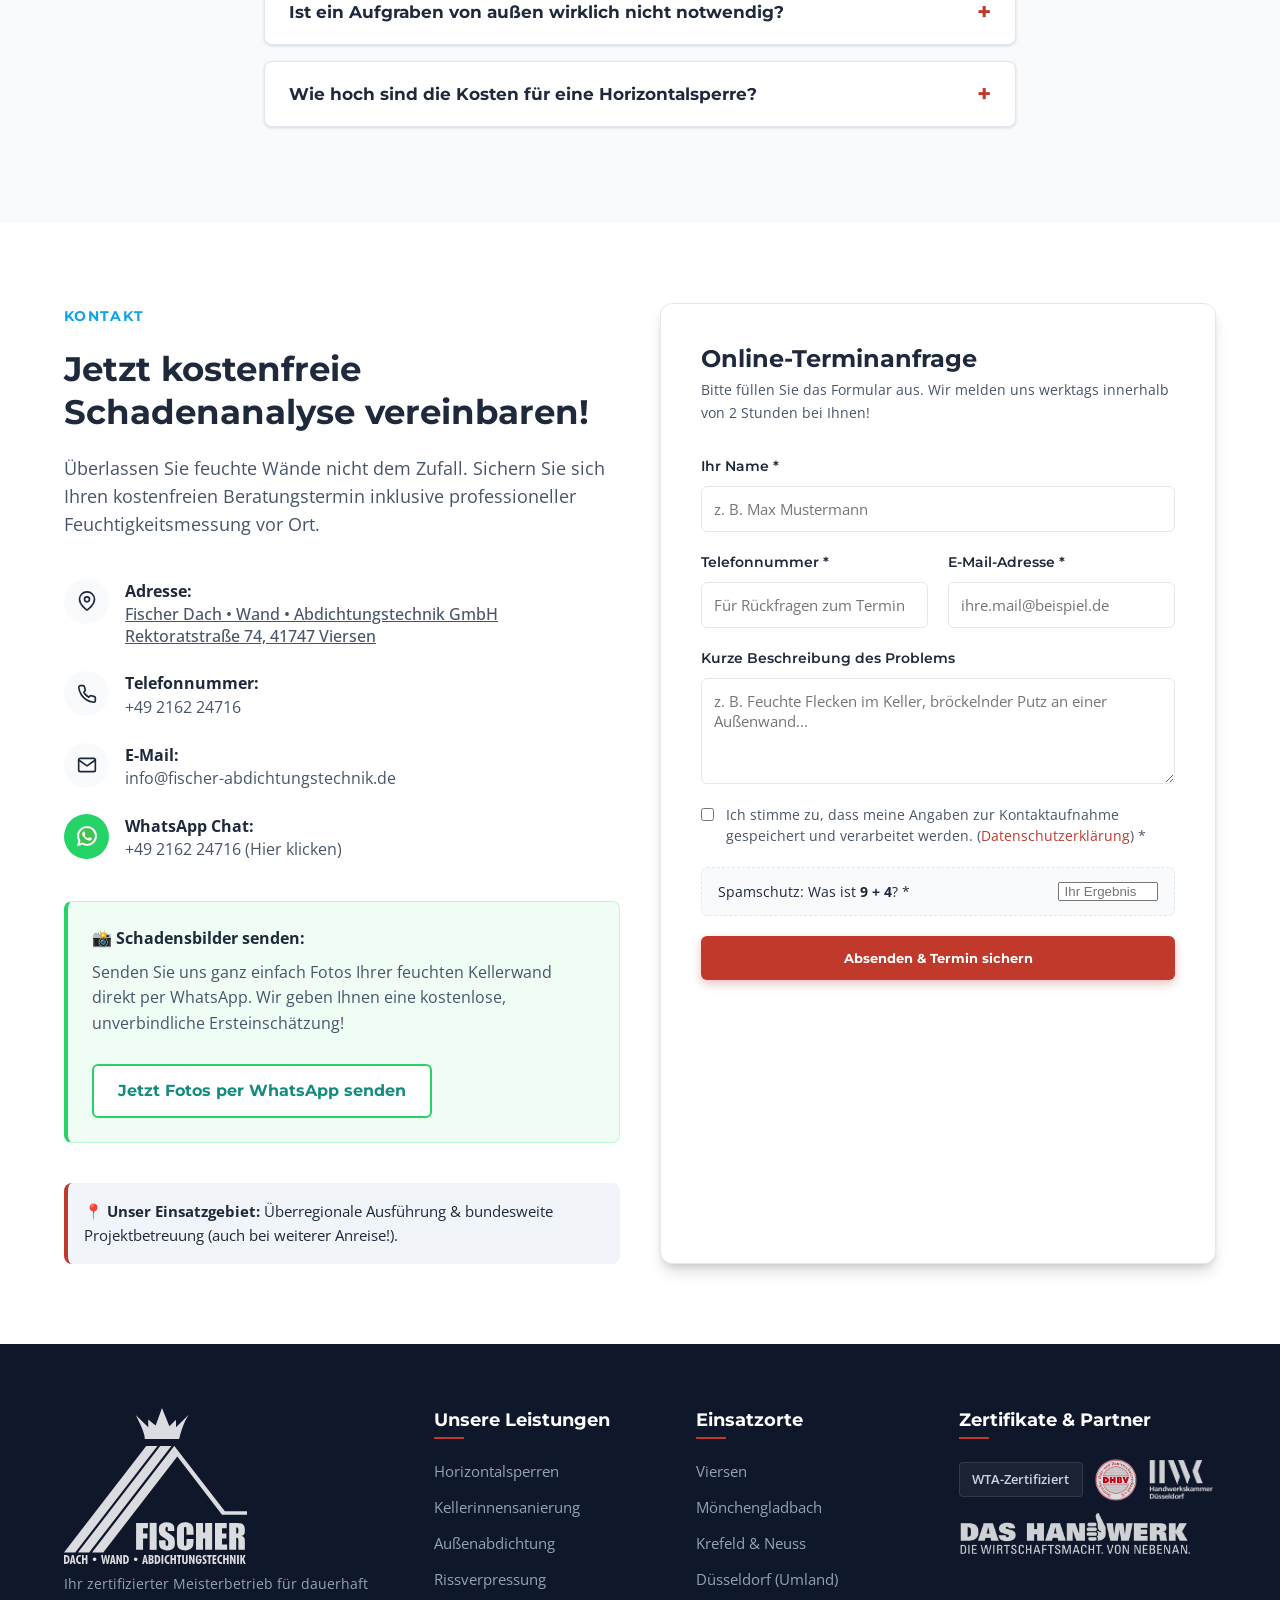
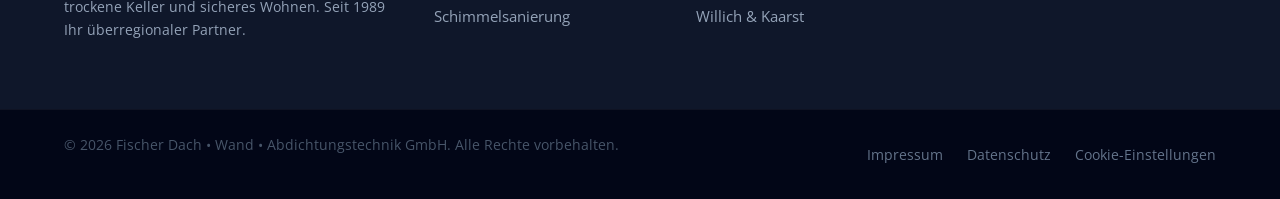
==== commit 9170731e: "perf: optimize solution image nozzle_wall by converting PNG to transparent WebP (2.3MB to 180KB)" ====
--- a/index.html
+++ b/index.html
@@ -217,7 +217,7 @@
             <!-- Full Bleed Grid: Left column bleeds to left browser edge, Right column aligns with centered benefits -->
             <div class="solution-bleed-grid">
                 <div class="solution-visual">
-                    <img src="images/nozzle_wall.png" alt="Fischer Bohrlochinjektion" class="solution-img" loading="lazy">
+                    <img src="images/nozzle_wall.webp" alt="Fischer Bohrlochinjektion" class="solution-img" loading="lazy">
                     <div class="rising-drops-container" aria-hidden="true"></div>
                 </div>
 
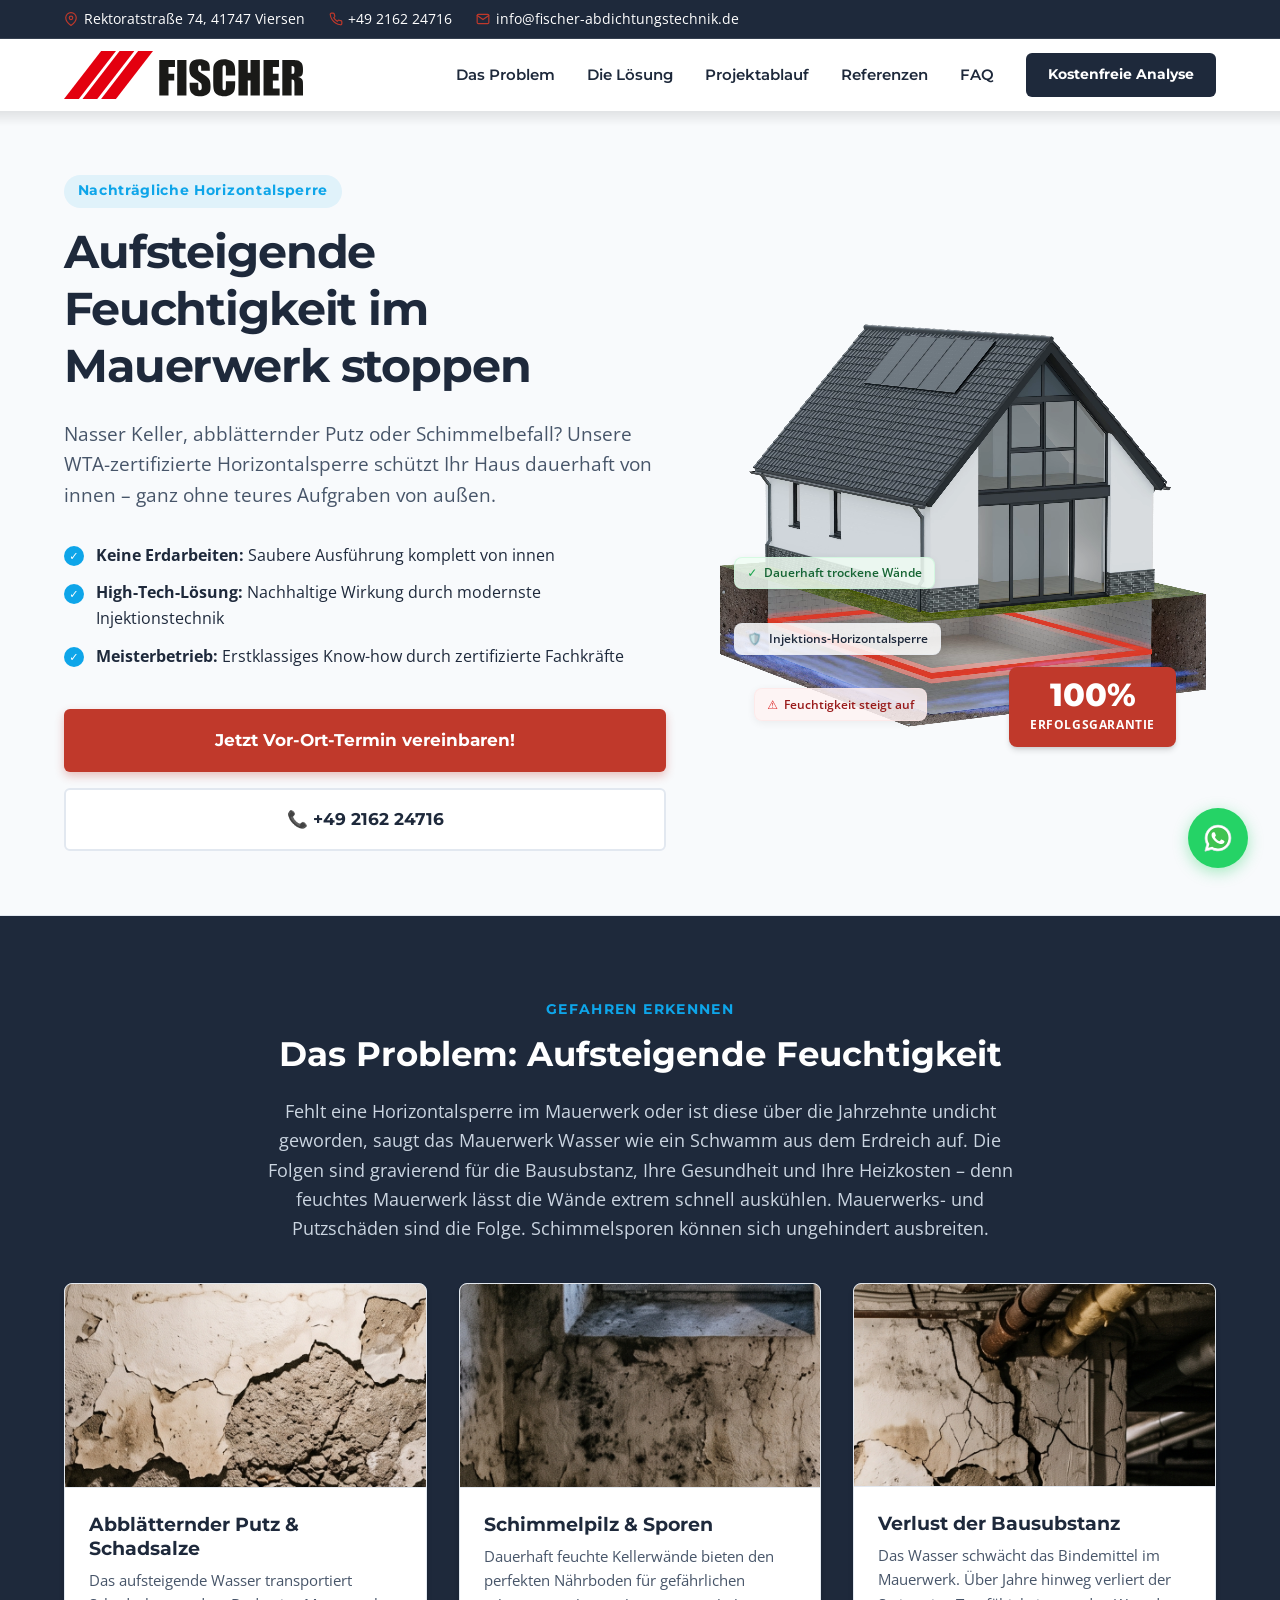
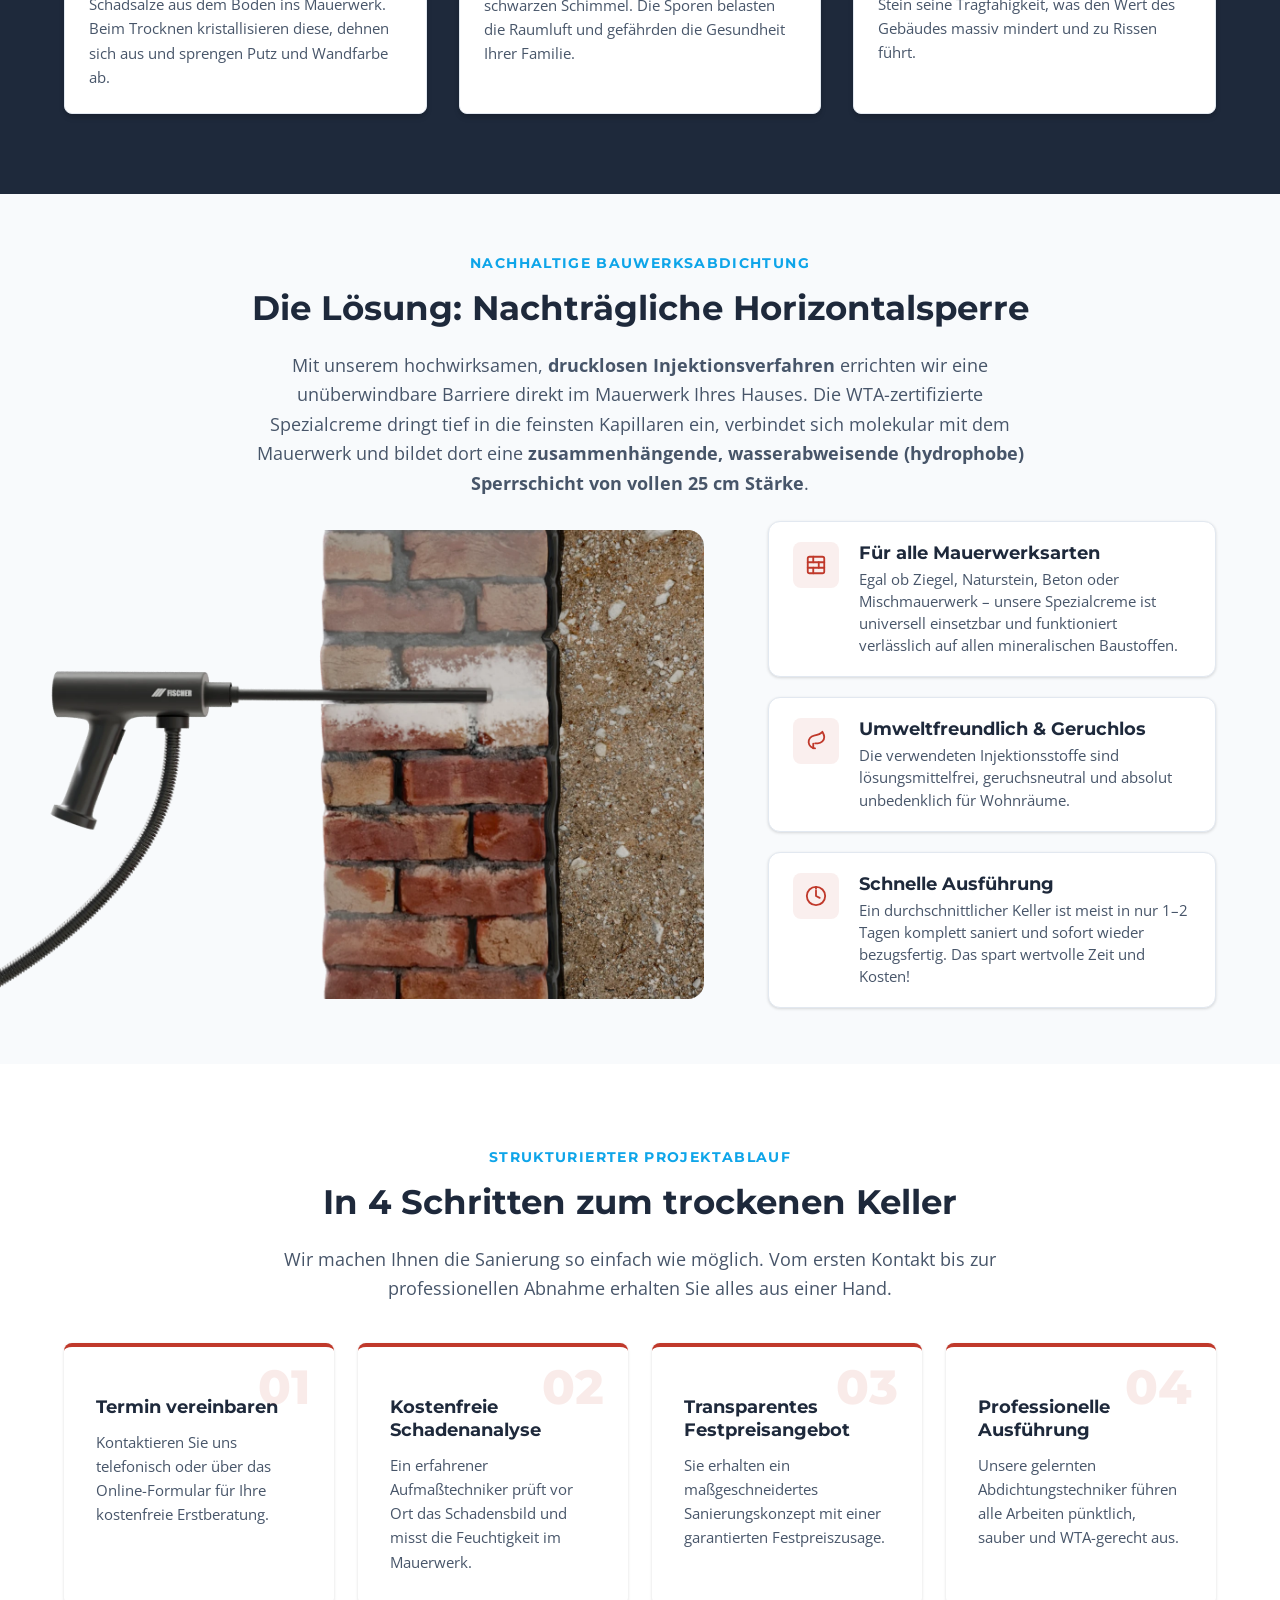
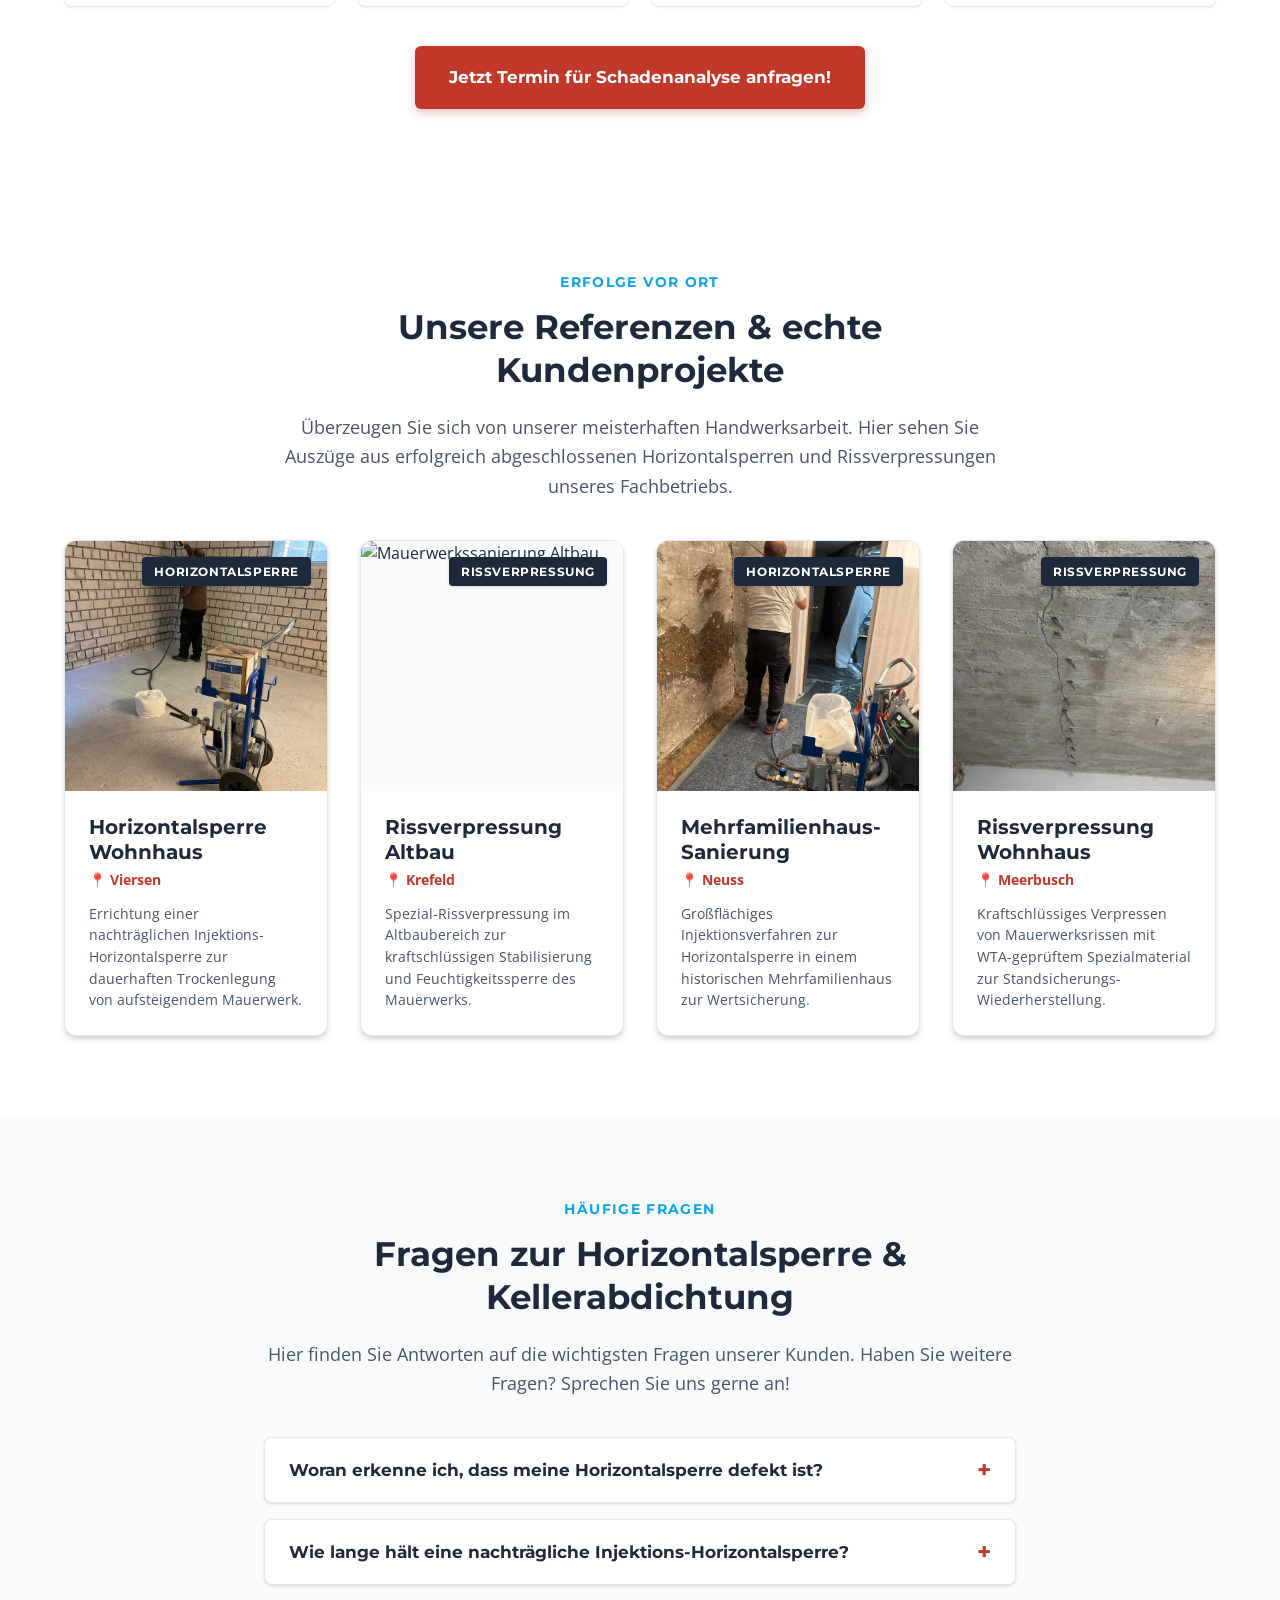
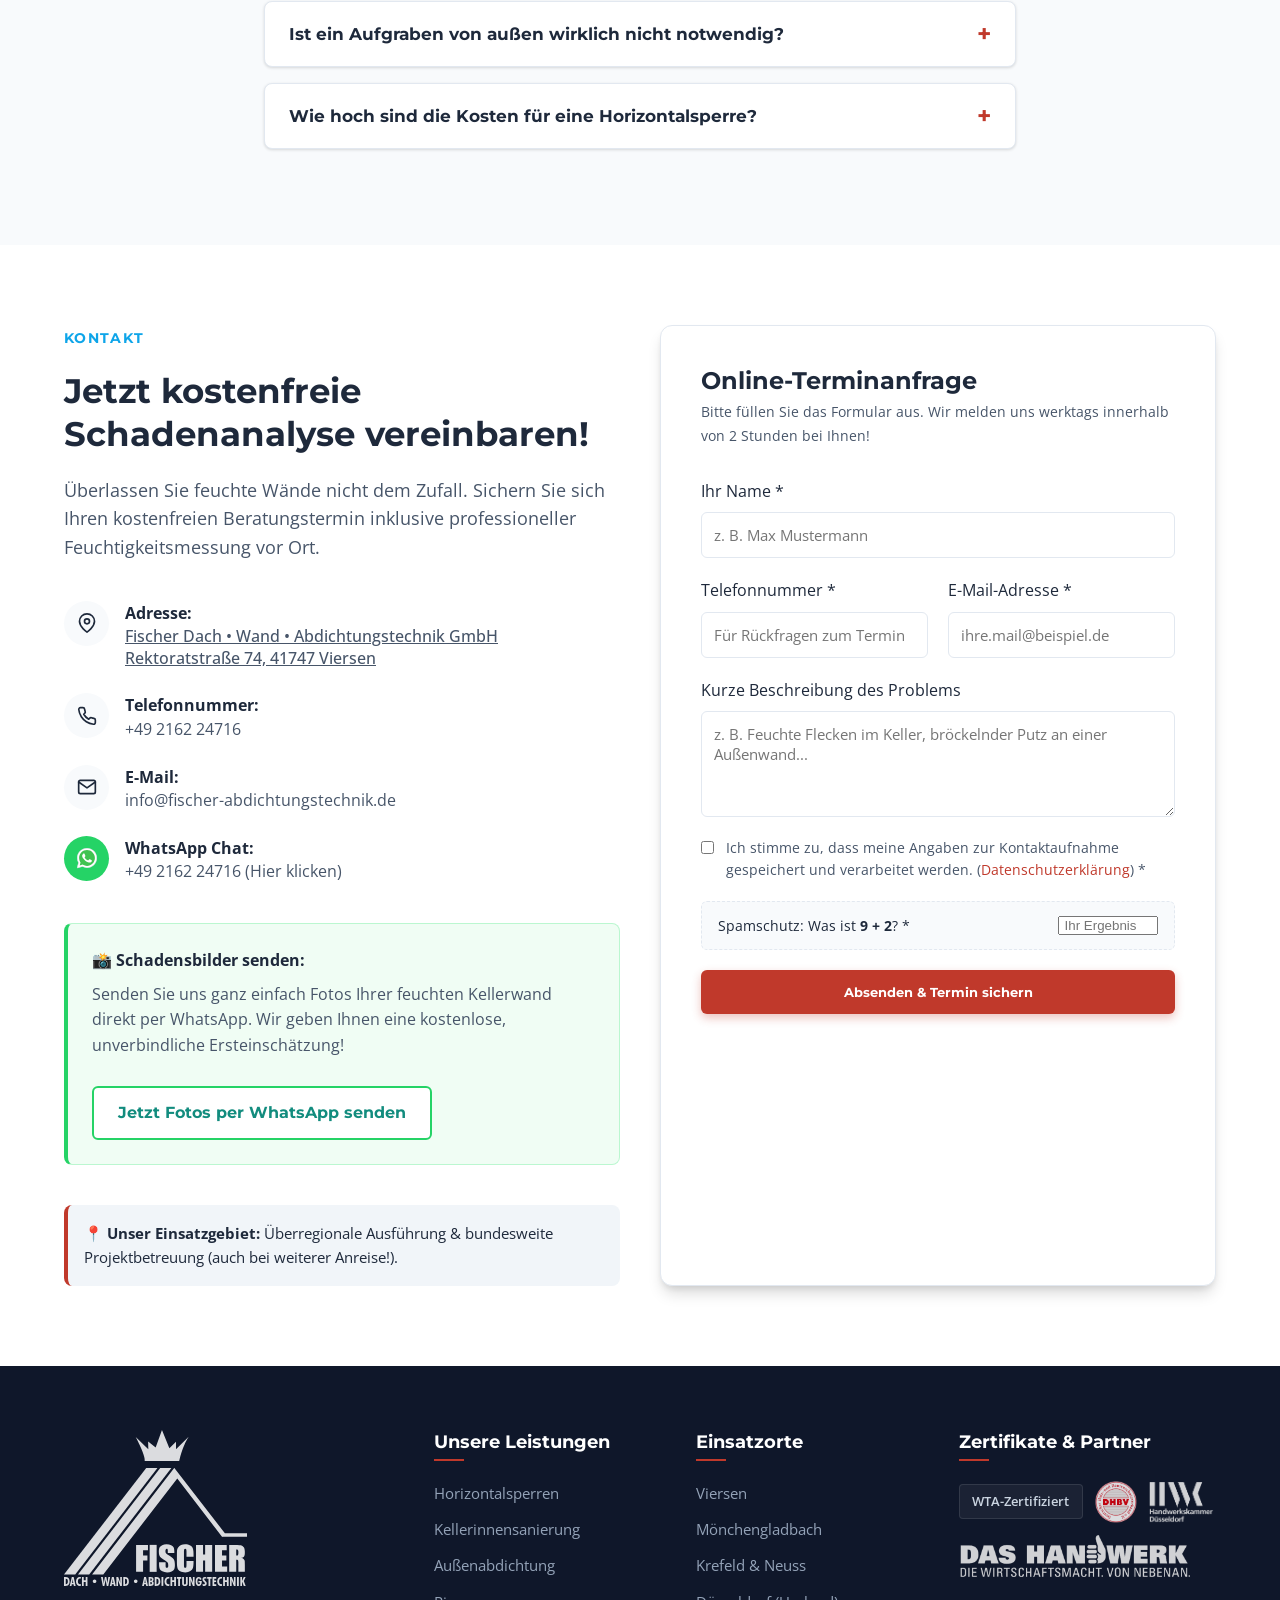
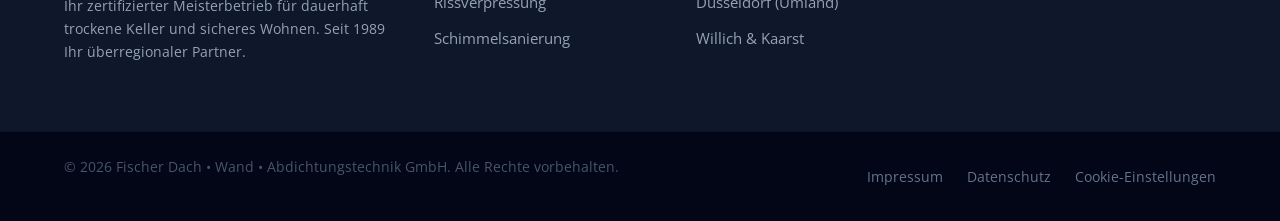
==== commit 4a05fa0b: "style: zoom and right-shift solution image on mobile stacked viewports with smooth drop animation" ====
--- a/index.html
+++ b/index.html
@@ -217,8 +217,10 @@
             <!-- Full Bleed Grid: Left column bleeds to left browser edge, Right column aligns with centered benefits -->
             <div class="solution-bleed-grid">
                 <div class="solution-visual">
-                    <img src="images/nozzle_wall.webp" alt="Fischer Bohrlochinjektion" class="solution-img" loading="lazy">
-                    <div class="rising-drops-container" aria-hidden="true"></div>
+                    <div class="solution-inner">
+                        <img src="images/nozzle_wall.webp" alt="Fischer Bohrlochinjektion" class="solution-img" loading="lazy">
+                        <div class="rising-drops-container" aria-hidden="true"></div>
+                    </div>
                 </div>
 
                 <div class="solution-benefits-container">
--- a/styles.css
+++ b/styles.css
@@ -705,6 +705,11 @@
     margin: 0;
 }
 
+.solution-inner {
+    position: relative;
+    width: 100%;
+}
+
 /* Rising Drops Pattern Overlay */
 .rising-drops-container {
     position: absolute;
@@ -714,7 +719,7 @@
     height: 55.664%; /* height = 570 / 1024 */
     pointer-events: none;
     z-index: 2;
-    overflow: hidden;
+    overflow: visible;
 }
 
 .rising-drop {
@@ -771,7 +776,7 @@
 /* Desktop Full Bleed Layout */
 @media (min-width: 992px) {
     .solution-bleed-grid {
-        grid-template-columns: 1.25fr 1fr; /* Image is slightly wider */
+        grid-template-columns: min(55%, 1536px) 1fr; /* Left column has max-width of 600px (75% of typical max), right column grows */
         align-items: center;
         gap: 4rem; /* Generous spacing between columns */
     }
@@ -796,7 +801,17 @@
 /* Mobile/Tablet stacked vertical flow spacing */
 @media (max-width: 991px) {
     .solution-visual {
-        margin-bottom: 1.5rem; /* Shrunk spacing below the image on mobile */
+        margin-bottom: 0; /* Shrunk spacing below the image on mobile */
+        overflow: hidden; /* Prevent zoomed elements from spilling out */
+    }
+
+    .solution-inner {
+        width: 125%;
+        transform: translateX(-3%);
+    }
+
+    .solution-img:hover {
+        transform: none; /* Prevent desktop hover scaling on mobile/tablet */
     }
 
     .solution-benefits-container {
@@ -1934,1180 +1949,3 @@
     }
 }
 
-.solution-img {
-    width: 100%;
-    height: auto;
-    display: block;
-    border-radius: 0; /* Flat edge on mobile edge-to-edge bleed */
-    transition: var(--transition);
-}
-
-.solution-img:hover {
-    transform: scale(1.01); /* Subtle premium hover scaling */
-}
-
-/* Desktop Full Bleed Layout */
-@media (min-width: 992px) {
-    .solution-bleed-grid {
-        grid-template-columns: 1.25fr 1fr; /* Image is slightly wider */
-        align-items: center;
-        gap: 4rem; /* Generous spacing between columns */
-    }
-
-    .solution-img {
-        border-radius: 0 1rem 1rem 0; /* Exquisite detail: round only the right corners that stick inside the page */
-    }
-
-    .solution-benefits-container {
-        /* This brilliant calculation perfectly aligns the right column elements with the standard centered container! */
-        padding-right: calc((100vw - var(--container-width)) / 2 + 1.5rem);
-    }
-}
-
-/* Graceful fallbacks for standard containers */
-@media (min-width: 992px) and (max-width: 1200px) {
-    .solution-benefits-container {
-        padding-right: 1.5rem;
-    }
-}
-
-/* Mobile/Tablet stacked vertical flow spacing */
-@media (max-width: 991px) {
-    .solution-visual {
-        margin-bottom: 1.5rem; /* Shrunk spacing below the image on mobile */
-    }
-
-    .solution-benefits-container {
-        padding: 0 1.5rem; /* Ensure standard padding for readable benefit card decks on mobile */
-    }
-}
-
-.benefits-list {
-    display: flex;
-    flex-direction: column;
-    gap: 1.25rem;
-    margin-top: 0;
-}
-
-.benefit-item {
-    display: flex;
-    gap: 1.25rem;
-    align-items: flex-start;
-    background-color: var(--color-white);
-    padding: 1.25rem 1.5rem;
-    border-radius: 0.75rem;
-    box-shadow: var(--shadow-sm);
-    border: 1px solid var(--color-border);
-    transition: var(--transition);
-}
-
-.benefit-item:hover {
-    transform: translateY(-2px);
-    box-shadow: var(--shadow-md);
-    border-color: rgba(192, 57, 43, 0.25);
-}
-
-.benefit-item .benefit-icon {
-    background-color: rgba(192, 57, 43, 0.08); /* Transparent brick-red background */
-    padding: 0.75rem;
-    border-radius: 0.5rem;
-    flex-shrink: 0;
-    width: 46px;
-    height: 46px;
-    display: flex;
-    align-items: center;
-    justify-content: center;
-    color: var(--color-accent);
-}
-
-.benefit-icon-svg {
-    width: 24px;
-    height: 24px;
-    stroke: var(--color-accent);
-}
-
-.benefit-item h4 {
-    font-size: 1.1rem;
-    font-weight: 700;
-    margin-bottom: 0.25rem;
-    color: var(--color-primary);
-}
-
-.benefit-item p {
-    margin-bottom: 0;
-    font-size: 0.92rem;
-    color: var(--color-secondary);
-    line-height: 1.5;
-}
-
-/* --- 4 Steps Section --- */
-.step-card {
-    position: relative;
-    padding: 2rem;
-    background-color: var(--color-white);
-    border-radius: 0.5rem;
-    box-shadow: var(--shadow-sm);
-    border-top: 4px solid var(--color-accent);
-}
-
-.step-num {
-    font-family: var(--font-title);
-    font-size: 3rem;
-    font-weight: 800;
-    color: rgba(192, 57, 43, 0.1);
-    position: absolute;
-    top: 1rem;
-    right: 1.5rem;
-    line-height: 1;
-}
-
-.step-card h3 {
-    margin-top: 1rem;
-    font-size: 1.15rem;
-}
-
-.step-card p {
-    font-size: 0.95rem;
-    margin-bottom: 0;
-}
-
-/* --- FAQ Section --- */
-.faq-item {
-    background-color: var(--color-white);
-    border-radius: 0.5rem;
-    margin-bottom: 1rem;
-    box-shadow: var(--shadow-sm);
-    border: 1px solid var(--color-border);
-    overflow: hidden;
-}
-
-.faq-question {
-    display: flex;
-    justify-content: space-between;
-    align-items: center;
-    width: 100%;
-    padding: 1.25rem 1.5rem;
-    background: none;
-    border: none;
-    text-align: left;
-    font-family: var(--font-title);
-    font-weight: 700;
-    font-size: 1.05rem;
-    color: var(--color-primary);
-    cursor: pointer;
-    transition: var(--transition);
-}
-
-.faq-question:hover {
-    color: var(--color-accent);
-    background-color: var(--color-light);
-}
-
-.faq-toggle-icon {
-    font-size: 1.5rem;
-    line-height: 1;
-    color: var(--color-accent);
-}
-
-.faq-answer {
-    max-height: 0;
-    overflow: hidden;
-    transition: max-height 0.3s ease-out;
-}
-
-.faq-answer p {
-    padding: 0 1.5rem 1.5rem 1.5rem;
-    margin-bottom: 0;
-    font-size: 0.95rem;
-}
-
-/* --- Contact & Form Section --- */
-.contact-info-block h2 {
-    margin-top: 0.5rem;
-}
-
-.contact-lead {
-    font-size: 1.1rem;
-}
-
-.contact-details {
-    display: flex;
-    flex-direction: column;
-    gap: 1.5rem;
-}
-
-.contact-detail-item {
-    display: flex;
-    gap: 1rem;
-    align-items: flex-start;
-}
-
-.contact-detail-item .icon {
-    background-color: var(--color-light);
-    width: 45px;
-    height: 45px;
-    display: flex;
-    align-items: center;
-    justify-content: center;
-    border-radius: 50%;
-    flex-shrink: 0;
-    color: var(--color-primary); /* Brand blue for custom SVG icons */
-}
-
-.contact-detail-item p {
-    margin-bottom: 0;
-    line-height: 1.35;
-}
-
-.address-text {
-    line-height: 1.35 !important;
-}
-
-.contact-link:hover {
-    color: var(--color-accent);
-    text-decoration: underline;
-}
-
-.service-area-badge {
-    background-color: #f1f5f9;
-    padding: 1rem;
-    border-radius: 0.5rem;
-    border-left: 4px solid var(--color-accent);
-    font-size: 0.95rem;
-}
-
-.contact-form-block {
-    background-color: var(--color-white);
-    padding: 2.5rem;
-    border-radius: 0.75rem;
-    box-shadow: var(--shadow-lg);
-    border: 1px solid var(--color-border);
-}
-
-.contact-form-block h3 {
-    font-size: 1.5rem;
-    margin-bottom: 0.25rem;
-}
-
-.form-subtitle {
-    font-size: 0.9rem;
-    margin-bottom: 2rem;
-}
-
-.contact-form {
-    display: flex;
-    flex-direction: column;
-    gap: 1.25rem;
-}
-
-.form-group {
-    display: flex;
-    flex-direction: column;
-    gap: 0.5rem;
-}
-
-.form-group label {
-    font-family: var(--font-title);
-    font-weight: 600;
-    font-size: 0.85rem;
-    color: var(--color-primary);
-}
-
-.form-group input[type="text"],
-.form-group input[type="email"],
-.form-group input[type="tel"],
-.form-group input[type="number"],
-.form-group textarea {
-    font-family: var(--font-sans);
-    padding: 0.75rem;
-    border: 1px solid var(--color-border);
-    border-radius: 0.375rem;
-    font-size: 0.95rem;
-    color: var(--color-primary);
-    transition: var(--transition);
-}
-
-.form-group input:focus,
-.form-group textarea:focus {
-    outline: none;
-    border-color: var(--color-accent);
-    box-shadow: 0 0 0 3px rgba(192, 57, 43, 0.15);
-}
-
-.grid-2-col {
-    display: grid;
-    grid-template-columns: 1fr;
-    gap: 1.25rem;
-}
-
-@media (min-width: 576px) {
-    .grid-2-col {
-        grid-template-columns: repeat(2, 1fr);
-    }
-}
-
-.checkbox-group {
-    flex-direction: row;
-    align-items: flex-start;
-    gap: 0.75rem;
-}
-
-.checkbox-group input[type="checkbox"] {
-    margin-top: 0.25rem;
-    cursor: pointer;
-}
-
-.checkbox-group label {
-    font-family: var(--font-sans);
-    font-size: 0.85rem;
-    font-weight: 400;
-    color: var(--color-secondary);
-}
-
-.checkbox-group label a {
-    color: var(--color-accent);
-}
-
-.captcha-box {
-    display: flex;
-    align-items: center;
-    justify-content: space-between;
-    gap: 1rem;
-    background-color: var(--color-light);
-    padding: 0.75rem 1rem;
-    border-radius: 0.375rem;
-    border: 1px dashed var(--color-border);
-}
-
-.captcha-box label {
-    font-size: 0.9rem;
-    margin-bottom: 0;
-}
-
-.captcha-box input {
-    width: 100px;
-    text-align: center;
-}
-
-.success-alert {
-    background-color: #f0fdf4;
-    border: 1px solid #bbf7d0;
-    padding: 2rem;
-    border-radius: 0.5rem;
-    text-align: center;
-}
-
-.success-alert h4 {
-    color: #166534;
-    font-size: 1.35rem;
-    margin-bottom: 0.5rem;
-}
-
-.success-alert p {
-    color: #166534;
-    margin-bottom: 0;
-    font-size: 0.95rem;
-}
-
-/* --- Referenzen & Projektgalerie --- */
-.gallery-section {
-    background-color: var(--color-white);
-}
-
-.gallery-filters {
-    display: flex;
-    justify-content: center;
-    align-items: center;
-    flex-wrap: wrap;
-    gap: 0.75rem;
-    margin-bottom: 3rem;
-}
-
-.filter-btn {
-    background-color: var(--color-light);
-    color: var(--color-primary);
-    border: 1px solid var(--color-border);
-    padding: 0.6rem 1.25rem;
-    border-radius: 2rem;
-    font-family: var(--font-title);
-    font-weight: 700;
-    font-size: 0.85rem;
-    cursor: pointer;
-    transition: var(--transition);
-}
-
-.filter-btn:hover {
-    background-color: var(--color-border);
-    color: var(--color-primary);
-    transform: translateY(-1px);
-}
-
-.filter-btn.active {
-    background-color: var(--color-accent);
-    color: var(--color-white);
-    border-color: var(--color-accent);
-    box-shadow: 0 4px 10px rgba(192, 57, 43, 0.2);
-}
-
-.gallery-grid {
-    display: grid;
-    grid-template-columns: 1fr;
-    gap: 2rem;
-    transition: var(--transition);
-}
-
-@media (min-width: 768px) {
-    .gallery-grid {
-        grid-template-columns: repeat(2, 1fr);
-    }
-}
-
-@media (min-width: 992px) {
-    .gallery-grid {
-        grid-template-columns: repeat(3, 1fr);
-    }
-}
-
-.gallery-item {
-    transition: opacity 0.3s ease, transform 0.3s ease;
-    opacity: 1;
-    transform: scale(1);
-}
-
-.gallery-card-inner {
-    background-color: var(--color-white);
-    border-radius: 0.75rem;
-    overflow: hidden;
-    box-shadow: var(--shadow-md);
-    border: 1px solid var(--color-border);
-    height: 100%;
-    display: flex;
-    flex-direction: column;
-    transition: var(--transition);
-}
-
-.gallery-card-inner:hover {
-    transform: translateY(-6px);
-    box-shadow: var(--shadow-lg);
-    border-color: rgba(192, 57, 43, 0.2);
-}
-
-.gallery-img-container {
-    position: relative;
-    height: 250px;
-    overflow: hidden;
-    background-color: var(--color-light);
-}
-
-.gallery-img-container img {
-    width: 100%;
-    height: 100%;
-    object-fit: cover;
-    transition: transform 0.5s ease;
-}
-
-.gallery-card-inner:hover .gallery-img-container img {
-    transform: scale(1.05);
-}
-
-.gallery-img-overlay {
-    position: absolute;
-    top: 0;
-    left: 0;
-    width: 100%;
-    height: 100%;
-    background-color: rgba(15, 23, 42, 0.4);
-    display: flex;
-    align-items: center;
-    justify-content: center;
-    opacity: 0;
-    transition: var(--transition);
-}
-
-.gallery-img-container:hover .gallery-img-overlay {
-    opacity: 1;
-}
-
-.gallery-img-overlay span {
-    color: var(--color-white);
-    background-color: var(--color-accent);
-    padding: 0.5rem 1rem;
-    border-radius: 0.25rem;
-    font-family: var(--font-title);
-    font-weight: 700;
-    font-size: 0.8rem;
-    text-transform: uppercase;
-    letter-spacing: 0.05em;
-    transform: translateY(10px);
-    transition: var(--transition);
-    box-shadow: var(--shadow-md);
-}
-
-.gallery-img-container:hover .gallery-img-overlay span {
-    transform: translateY(0);
-}
-
-.gallery-badge {
-    position: absolute;
-    top: 1rem;
-    right: 1rem;
-    background-color: var(--color-primary);
-    color: var(--color-white);
-    padding: 0.3rem 0.75rem;
-    border-radius: 0.25rem;
-    font-size: 0.75rem;
-    font-family: var(--font-title);
-    font-weight: 700;
-    text-transform: uppercase;
-    letter-spacing: 0.05em;
-    box-shadow: var(--shadow-sm);
-    z-index: 10;
-}
-
-.gallery-item-desc {
-    padding: 1.5rem;
-    display: flex;
-    flex-direction: column;
-    flex-grow: 1;
-}
-
-.gallery-item-desc h4 {
-    font-size: 1.25rem;
-    margin-bottom: 0.25rem;
-    color: var(--color-primary);
-}
-
-.gallery-location {
-    font-size: 0.85rem;
-    color: var(--color-accent);
-    font-weight: 700;
-    margin-bottom: 0.75rem;
-}
-
-.gallery-item-desc p {
-    font-size: 0.9rem;
-    line-height: 1.5;
-    margin-bottom: 0;
-    color: var(--color-secondary);
-}
-
-/* --- Lightbox Modal --- */
-.lightbox-modal {
-    position: fixed;
-    top: 0;
-    left: 0;
-    width: 100%;
-    height: 100%;
-    background-color: rgba(15, 23, 42, 0.96);
-    z-index: 2000;
-    display: flex;
-    align-items: center;
-    justify-content: center;
-    transition: var(--transition);
-}
-
-.lightbox-close {
-    position: absolute;
-    top: 2rem;
-    right: 2rem;
-    color: var(--color-white);
-    font-size: 3rem;
-    font-weight: bold;
-    cursor: pointer;
-    opacity: 0.7;
-    transition: var(--transition);
-    z-index: 2005;
-    line-height: 1;
-}
-
-.lightbox-close:hover {
-    opacity: 1;
-    transform: scale(1.1);
-}
-
-/* Custom WhatsApp Modal styling to prevent gallery lightbox content conflicts */
-.whatsapp-modal-box {
-    background-color: var(--color-white);
-    padding: 2.5rem 2rem;
-    border-radius: 0.75rem;
-    width: 90%;
-    max-width: 440px;
-    text-align: center;
-    border: 1px solid var(--color-border);
-    box-shadow: var(--shadow-lg);
-    box-sizing: border-box;
-    animation: zoom 0.3s ease;
-    position: relative;
-    z-index: 2001;
-}
-
-@media (max-width: 480px) {
-    .whatsapp-modal-box {
-        padding: 1.5rem 1.25rem; /* Tighter padding on extra small screens to prevent overflow */
-    }
-    
-    .whatsapp-modal-box h3 {
-        font-size: 1.25rem !important;
-    }
-    
-    .whatsapp-modal-box .qr-container {
-        padding: 1rem !important;
-        margin-bottom: 1rem !important;
-    }
-    
-    .whatsapp-modal-box .qr-container img {
-        width: 150px !important;
-        height: 150px !important;
-    }
-}
-
-.lightbox-prev,
-.lightbox-next {
-    position: absolute;
-    top: 50%;
-    transform: translateY(-50%);
-    background: rgba(255, 255, 255, 0.1);
-    border: none;
-    color: var(--color-white);
-    font-size: 1.5rem;
-    width: 55px;
-    height: 55px;
-    display: flex;
-    align-items: center;
-    justify-content: center;
-    border-radius: 50%;
-    cursor: pointer;
-    transition: var(--transition);
-    z-index: 2002;
-}
-
-.lightbox-prev:hover,
-.lightbox-next:hover {
-    background-color: var(--color-accent);
-    transform: translateY(-50%) scale(1.1);
-}
-
-.lightbox-prev {
-    left: 2rem;
-}
-
-.lightbox-next {
-    right: 2rem;
-}
-
-.lightbox-content {
-    max-width: 80%;
-    max-height: 80%;
-    display: flex;
-    flex-direction: column;
-    align-items: center;
-    justify-content: center;
-    gap: 1.25rem;
-}
-
-.lightbox-content img {
-    max-width: 100%;
-    max-height: 70vh;
-    object-fit: contain;
-    border: 4px solid var(--color-white);
-    border-radius: 0.375rem;
-    box-shadow: var(--shadow-lg);
-}
-
-.lightbox-caption {
-    color: var(--color-white);
-    font-family: var(--font-title);
-    font-weight: 700;
-    font-size: 1.25rem;
-    text-align: center;
-}
-
-.lightbox-counter {
-    color: #64748b;
-    font-size: 0.9rem;
-    font-weight: 600;
-}
-
-@media (max-width: 767px) {
-    .lightbox-prev {
-        left: 0.5rem;
-        width: 45px;
-        height: 45px;
-        font-size: 1.25rem;
-    }
-    
-    .lightbox-next {
-        right: 0.5rem;
-        width: 45px;
-        height: 45px;
-        font-size: 1.25rem;
-    }
-    
-    .lightbox-close {
-        top: 1rem;
-        right: 1.5rem;
-        font-size: 2.5rem;
-    }
-    
-    .lightbox-content {
-        max-width: 90%;
-    }
-}
-
-/* --- Floating WhatsApp Button --- */
-.whatsapp-float {
-    position: fixed;
-    bottom: 2rem;
-    right: 2rem;
-    background-color: #25d366;
-    color: var(--color-white);
-    width: 60px;
-    height: 60px;
-    border-radius: 50%;
-    display: flex;
-    align-items: center;
-    justify-content: center;
-    box-shadow: 0 4px 15px rgba(37, 211, 102, 0.4);
-    z-index: 1500;
-    transition: var(--transition);
-    animation: whatsapp-pulse 2s infinite;
-}
-
-.whatsapp-float:hover {
-    background-color: #20ba5a;
-    transform: scale(1.1);
-    box-shadow: 0 6px 20px rgba(37, 211, 102, 0.6);
-}
-
-.whatsapp-icon {
-    width: 32px;
-    height: 32px;
-    fill: currentColor;
-}
-
-@keyframes whatsapp-pulse {
-    0% {
-        box-shadow: 0 0 0 0 rgba(37, 211, 102, 0.7);
-    }
-    70% {
-        box-shadow: 0 0 0 15px rgba(37, 211, 102, 0);
-    }
-    100% {
-        box-shadow: 0 0 0 0 rgba(37, 211, 102, 0);
-    }
-}
-
-@media (max-width: 767px) {
-    .whatsapp-float {
-        bottom: 1.5rem;
-        right: 1.5rem;
-        width: 50px;
-        height: 50px;
-        box-shadow: 0 3px 10px rgba(37, 211, 102, 0.4);
-    }
-    
-    .whatsapp-icon {
-        width: 26px;
-        height: 26px;
-    }
-}
-
-/* --- On-Site WhatsApp CTA Card --- */
-.whatsapp-cta-card {
-    background-color: #f0fdf4;
-    border: 1px solid #bbf7d0;
-    border-left: 4px solid #25d366;
-    padding: 1.5rem;
-    border-radius: 0.5rem;
-}
-
-/* --- Footer --- */
-.main-footer {
-    background-color: var(--color-dark-bg);
-    color: var(--color-white);
-    padding: 4rem 0 0 0;
-    font-size: 0.95rem;
-}
-
-.footer-grid {
-    display: grid;
-    grid-template-columns: 1fr;
-    gap: 3rem;
-    padding-bottom: 3rem;
-}
-
-@media (min-width: 768px) {
-    .footer-grid {
-        grid-template-columns: repeat(2, 1fr);
-    }
-}
-
-@media (min-width: 992px) {
-    .footer-grid {
-        grid-template-columns: 1.5fr 1fr 1fr 1.2fr;
-    }
-}
-
-.branding-col .logo-title {
-    color: var(--color-white);
-}
-
-.white-text { color: var(--color-white); }
-.gray-text { color: #94a3b8; }
-
-.footer-desc {
-    color: #94a3b8;
-    font-size: 0.9rem;
-}
-
-.footer-col h3 {
-    color: var(--color-white);
-    font-size: 1.15rem;
-    margin-bottom: 1.25rem;
-    position: relative;
-    padding-bottom: 0.5rem;
-}
-
-.footer-col h3::after {
-    content: '';
-    position: absolute;
-    bottom: 0;
-    left: 0;
-    width: 30px;
-    height: 2px;
-    background-color: var(--color-accent);
-}
-
-.footer-links {
-    display: flex;
-    flex-direction: column;
-    gap: 0.75rem;
-}
-
-.footer-links a {
-    color: #94a3b8;
-}
-
-.footer-links a:hover {
-    color: var(--color-white);
-    padding-left: 5px;
-}
-
-.certificates {
-    display: flex;
-    flex-wrap: wrap;
-    gap: 0.75rem;
-    align-items: center;
-}
-
-.cert-badge {
-    background-color: rgba(255,255,255,0.05);
-    border: 1px solid rgba(255,255,255,0.1);
-    color: #cbd5e1;
-    padding: 0.4rem 0.8rem;
-    border-radius: 0.25rem;
-    font-size: 0.8rem;
-    font-weight: 600;
-}
-
-.partner-logo {
-    height: 42px;
-    width: auto;
-    object-fit: contain;
-    transition: var(--transition);
-    opacity: 0.85;
-}
-
-.partner-logo:hover {
-    opacity: 1;
-    transform: translateY(-2px);
-}
-
-.footer-bottom {
-    background-color: #020617;
-    padding: 1.5rem 0;
-    font-size: 0.85rem;
-    color: #64748b;
-    border-top: 1px solid rgba(255,255,255,0.05);
-}
-
-.footer-bottom-content {
-    display: flex;
-    justify-content: space-between;
-    align-items: center;
-    flex-wrap: wrap;
-    gap: 1rem;
-}
-
-.footer-meta-links {
-    display: flex;
-    gap: 1.5rem;
-}
-
-.footer-meta-links a {
-    color: #64748b;
-}
-
-.footer-meta-links a:hover {
-    color: #94a3b8;
-}
-
-/* --- Responsive Menu Adjustments --- */
-@media (max-width: 1024px) {
-    .utility-bar {
-        display: none !important;
-    }
-
-    .header-logo-img {
-        height: 33px; /* 30% smaller on mobile/collapsed viewports (was 48px) */
-    }
-
-    .nav-desktop {
-        display: none !important;
-    }
-
-    .nav-mobile {
-        display: flex;
-        position: fixed;
-        top: 0; /* Go all the way from top to bottom for continuous background and shadow */
-        right: 0; /* Align to the right edge */
-        left: auto;
-        width: 100%;
-        max-width: 350px; /* Modern slide-out drawer maximum width */
-        height: 100vh;
-        height: 100dvh; /* Modern viewport unit that accounts for dynamic browser navigation bars */
-        background-color: var(--color-white);
-        flex-direction: column;
-        padding: 7rem 1.5rem 5rem 1.5rem; /* Large top padding so links are not covered by sticky header banner */
-        gap: 2rem;
-        box-shadow: var(--shadow-lg);
-        transition: var(--transition);
-        z-index: 999; /* Sits natively behind the main-header (1000) since they are siblings! */
-        overflow-y: auto; /* Allow vertical scrolling on short/landscape mobile viewports */
-        transform: translateX(100%); /* Hardware-accelerated GPU slide-in off-screen state */
-    }
-
-    .nav-mobile.nav-active {
-        transform: translateX(0); /* Slide in smoothly to active state */
-    }
-
-    /* Enforce elegant non-bold font weight and matching 0.85rem text size throughout the side menu */
-    .nav-mobile a:not(.btn) {
-        font-weight: 500 !important; /* Lighter weight instead of bold 600 */
-        font-size: 0.85rem !important; /* Same text size as the top bar (0.85rem) */
-    }
-
-    .mobile-nav-toggle {
-        display: flex;
-    }
-
-    .toggle-active span:nth-child(1) {
-        transform: rotate(45deg) translate(5px, 5px);
-    }
-
-    .toggle-active span:nth-child(2) {
-        opacity: 0;
-    }
-
-    .toggle-active span:nth-child(3) {
-        transform: rotate(-45deg) translate(6px, -6px);
-    }
-    
-    .nav-cta {
-        width: 100%;
-        max-width: 300px;
-    }
-
-    .nav-utility-mobile {
-        display: flex;
-        flex-direction: column;
-        gap: 1rem;
-        background-color: #f8fafc; /* Very soft Slate-50 light gray/blue background */
-        padding: 1.5rem;
-        border-radius: 0.5rem;
-        margin-top: auto; /* Anchors it cleanly at the bottom of the slide-in menu */
-        width: 100%;
-        box-sizing: border-box;
-        border: 1px solid var(--color-border);
-    }
-
-    .nav-utility-title {
-        font-family: var(--font-title);
-        font-size: 0.75rem;
-        font-weight: 700;
-        letter-spacing: 0.1em;
-        color: var(--color-secondary);
-        margin-bottom: 0.25rem;
-    }
-
-    .nav-utility-mobile .contact-row {
-        display: flex;
-        align-items: flex-start;
-        gap: 0.75rem;
-    }
-
-    .nav-utility-icon-box {
-        width: 32px;
-        height: 32px;
-        background-color: #e2e8f0; /* Soft circular container background */
-        border-radius: 50%;
-        display: flex;
-        align-items: center;
-        justify-content: center;
-        color: var(--color-primary); /* Matching brand blue for icon path */
-        flex-shrink: 0;
-    }
-
-    .nav-utility-mobile a {
-        color: #334155 !important; /* Premium dark slate color instead of stark white */
-        font-size: 0.85rem;
-        font-weight: 400 !important; /* Completely non-bold, elegant regular font weight */
-        line-height: 1.35;
-        transition: var(--transition);
-        text-decoration: none;
-    }
-
-    .nav-utility-mobile a:hover {
-        color: var(--color-accent) !important; /* Transitions to brand accent red on hover! */
-    }
-}
-
-/* --- Hero Image & Animated Overlay --- */
-.hero-img-main {
-    width: 100%;
-    height: auto;
-    display: block;
-}
-
-
-
-.hero-overlay-badge {
-    position: absolute;
-    z-index: 20;
-    padding: 0.35rem 0.75rem;
-    border-radius: 0.5rem;
-    font-size: 0.75rem;
-    font-weight: 600;
-    display: flex;
-    align-items: center;
-    gap: 0.4rem;
-    box-shadow: 0 2px 8px rgba(0, 0, 0, 0.06);
-    transition: var(--transition);
-}
-
-.hero-overlay-badge:hover {
-    transform: translateY(-2px);
-    box-shadow: 0 4px 12px rgba(0, 0, 0, 0.1);
-}
-
-/* Staggered fade-in animation on scroll entry */
-.hero-overlay-badge.badge-prepare {
-    opacity: 0;
-    transform: translateY(15px);
-    transition: opacity 1.2s ease, transform 1.2s cubic-bezier(0.16, 1, 0.3, 1), box-shadow 0.3s ease;
-}
-
-.hero-overlay-badge.badge-visible {
-    opacity: 1;
-    transform: translateY(0);
-}
-
-.badge-moisture {
-    background-color: rgba(254, 242, 242, 0.85);
-    border: 1px solid rgba(254, 226, 226, 0.5);
-    color: #991b1b;
-    top: 90%;
-    left: 8%;
-}
-
-.badge-moisture .badge-icon {
-    color: #dc2626;
-}
-
-.badge-protection {
-    background-color: rgba(240, 253, 244, 0.85);
-    border: 1px solid rgba(187, 247, 208, 0.5);
-    color: #166534;
-    top: 60%;
-    left: 4%;
-}
-
-.badge-protection .badge-icon {
-    color: #16a34a;
-}
-
-.badge-barrier {
-    background-color: rgba(255, 255, 255, 0.85);
-    border: 1px solid rgba(226, 232, 240, 0.5);
-    color: var(--color-primary);
-    top: 75%;
-    left: 4%;
-}
-
-.badge-barrier .badge-icon {
-    color: var(--color-accent);
-}
-
-@media (max-width: 768px) {
-    /* Restore full width starting from tablet portrait and below to maximize clarity */
-    .visual-wrapper {
-        max-width: 100%;
-    }
-
-    .hero-overlay-badge {
-        font-size: 0.7rem;
-        padding: 0.25rem 0.5rem;
-    }
-    .badge-protection {
-        top: 58%;
-        left: 4%;
-        right: auto;
-    }
-    .badge-barrier {
-        top: 74%;
-        left: 4%;
-        right: auto;
-    }
-    .badge-moisture {
-        top: 90%;
-        left: 6%;
-        right: auto;
-    }
-}
-
-@media (max-width: 576px) {
-    .hero-overlay-badge {
-        font-size: 0.65rem;
-        padding: 0.2rem 0.45rem;
-        gap: 0.25rem;
-    }
-    .badge-protection {
-        top: 56%;
-        left: 3%;
-        right: auto;
-    }
-    .badge-barrier {
-        top: 73%;
-        left: 3%;
-        right: auto;
-    }
-    .badge-moisture {
-        top: 90%;
-        left: 5%;
-        right: auto;
-    }
-    
-    /* Scale down and align the 100% Erfolgsgarantie badge to match the height of the moisture badge on mobile viewports */
-    .visual-badge {
-        padding: 0.4rem 0.8rem;
-        top: 85%;
-        right: 5%;
-        z-index: 25;
-    }
-    .visual-badge .number {
-        font-size: 1.3rem;
-    }
-    .visual-badge .text {
-        font-size: 0.5rem;
-    }
-}
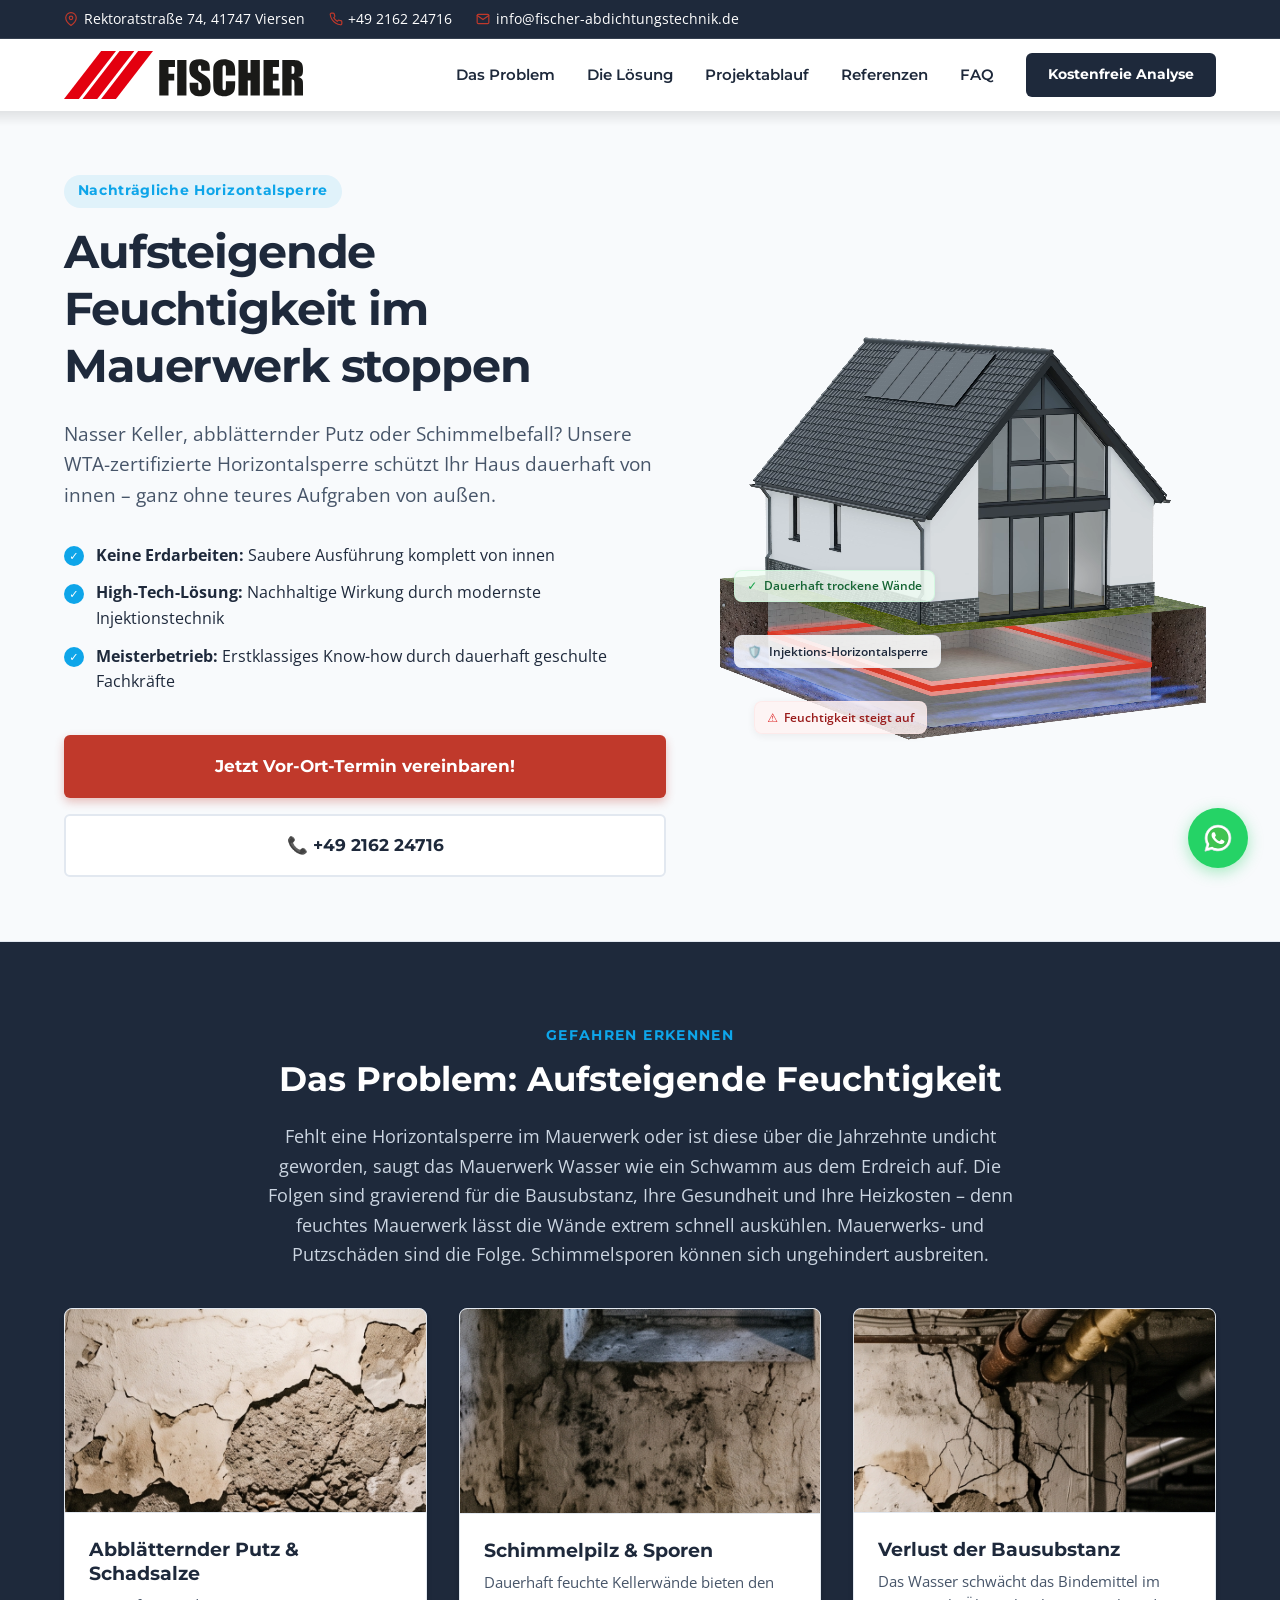
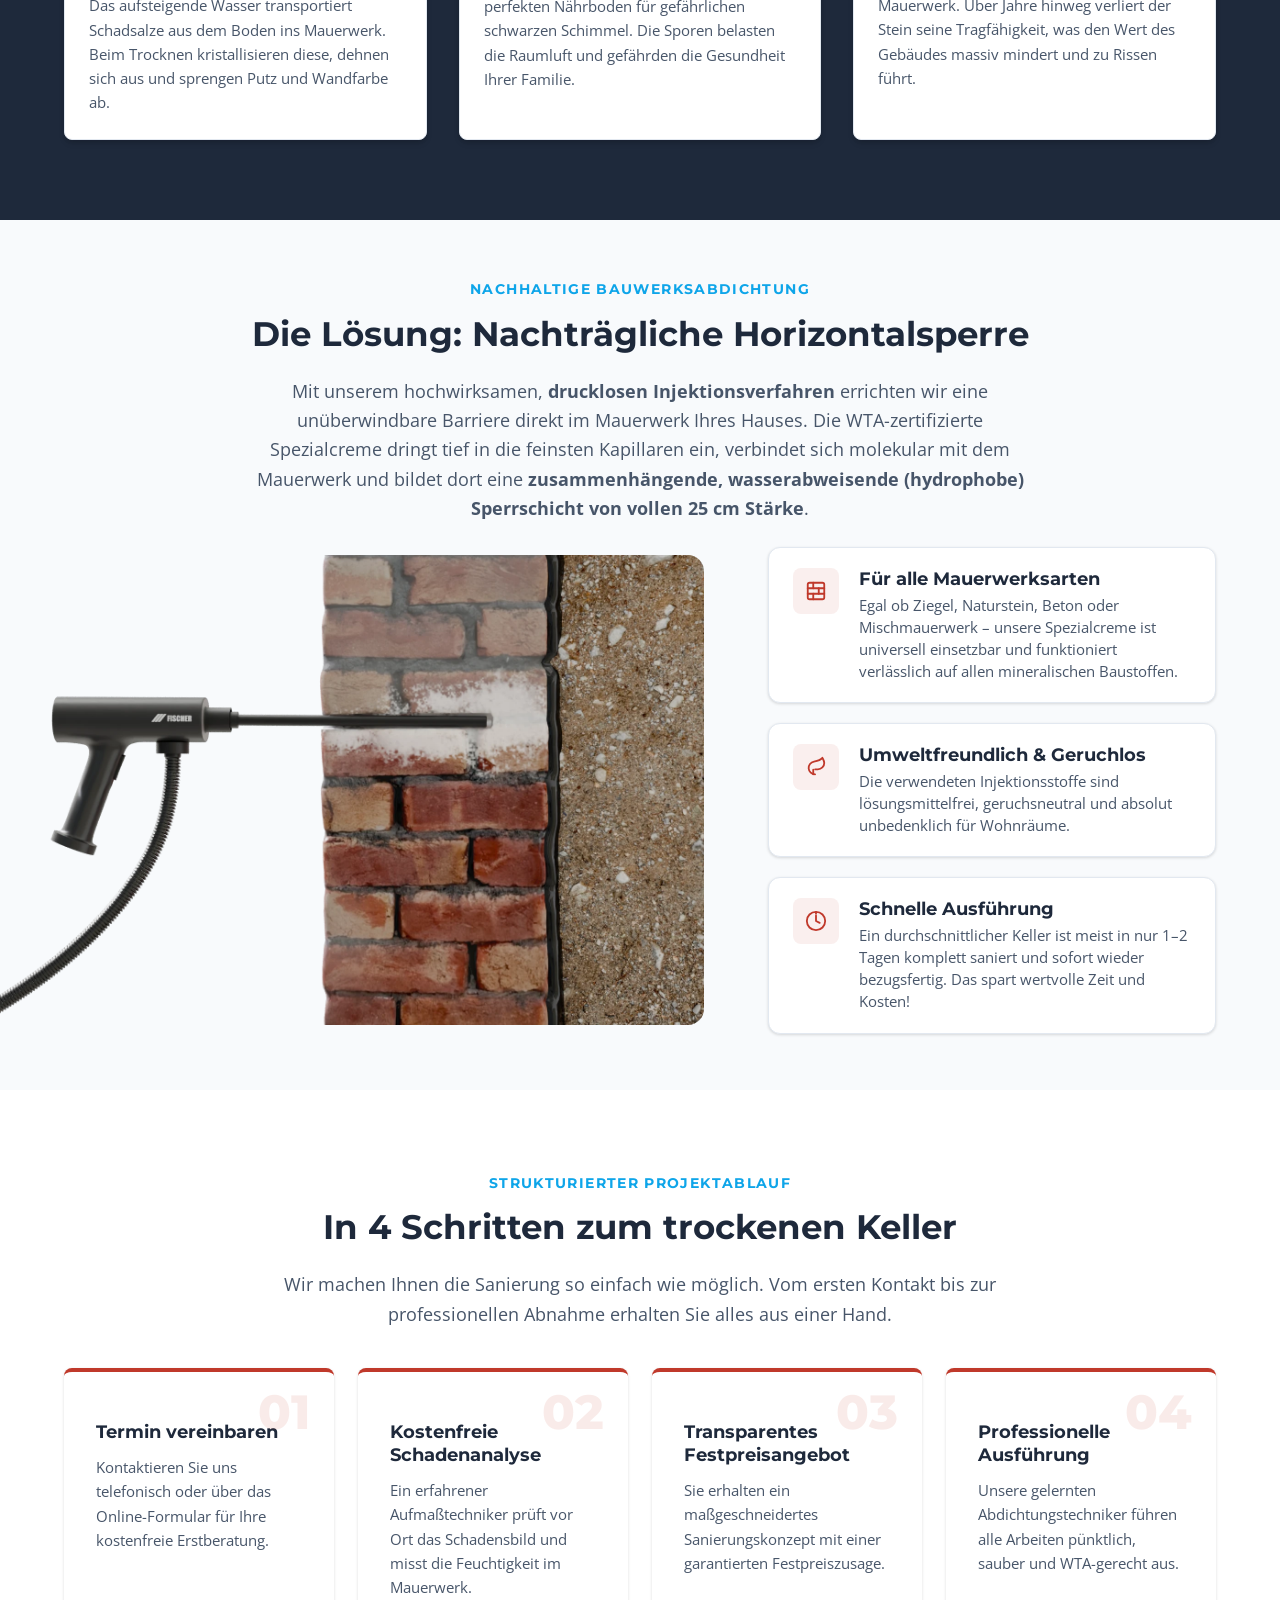
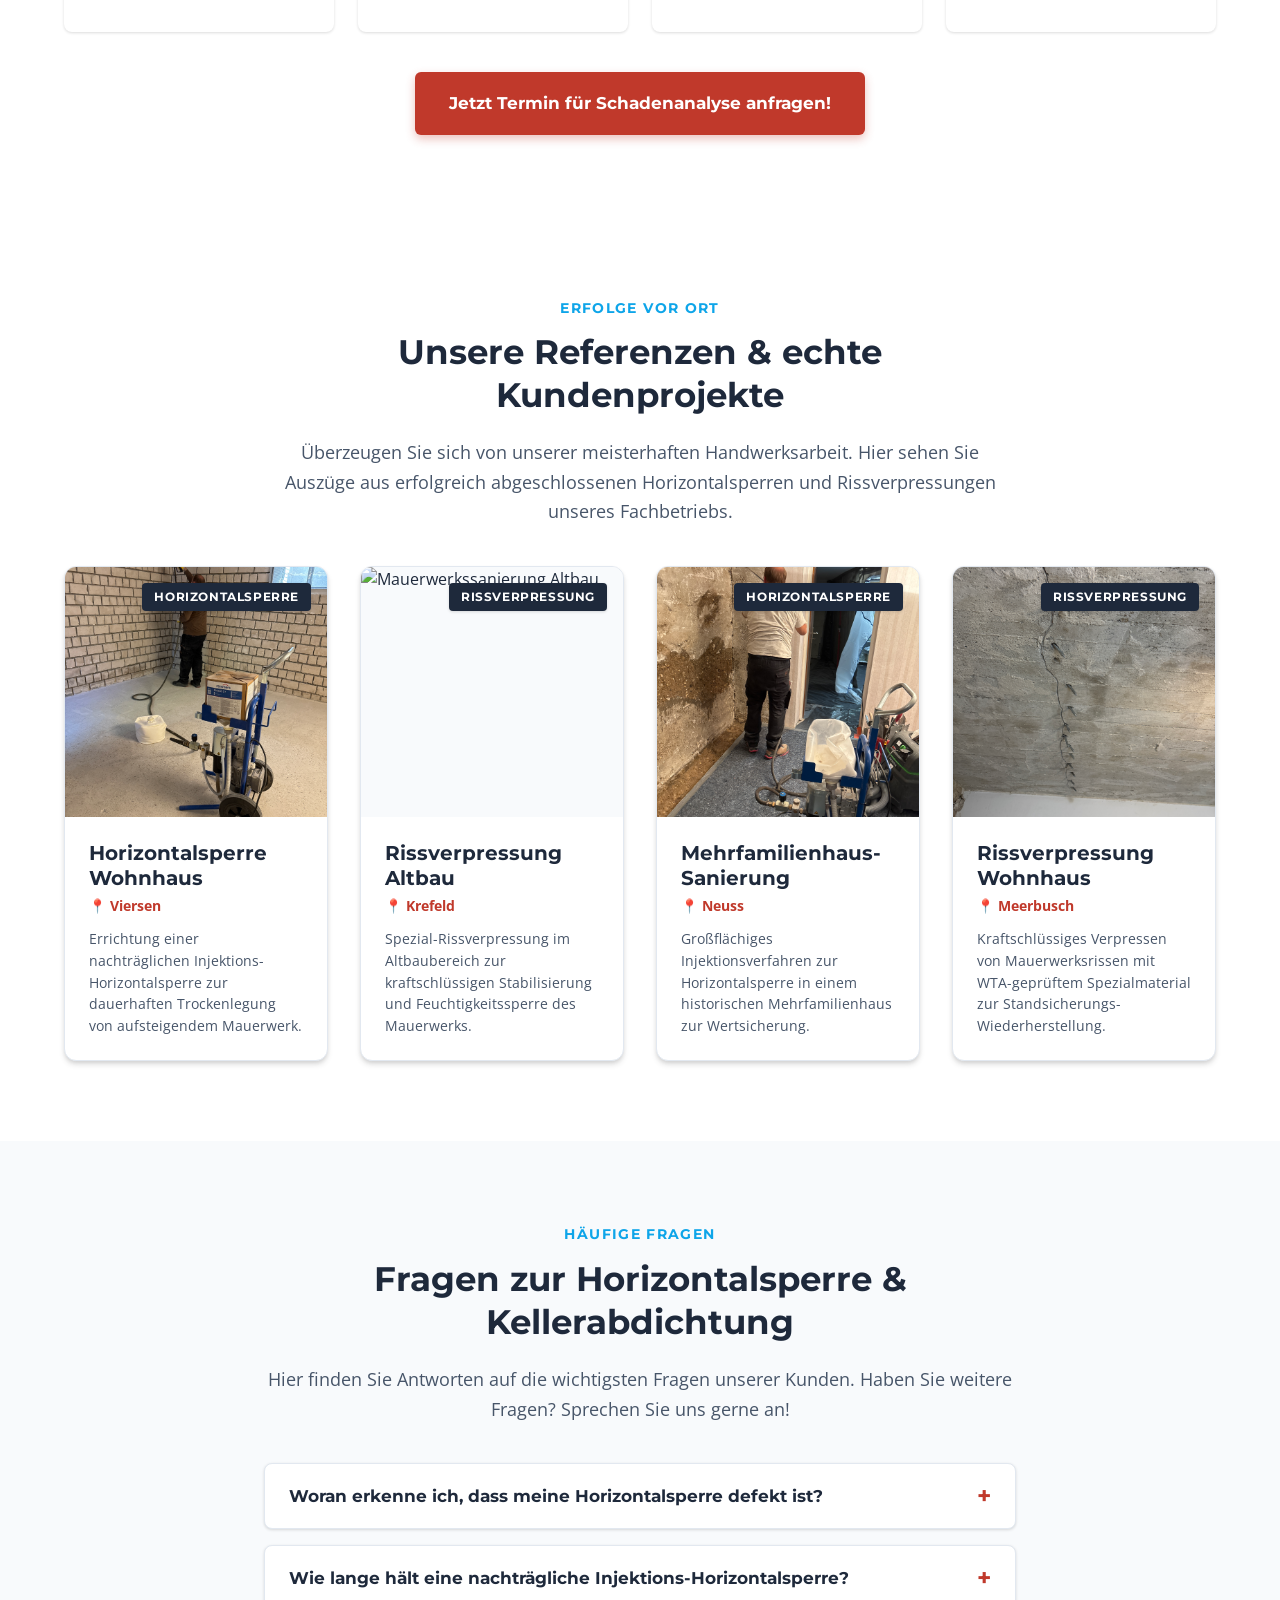
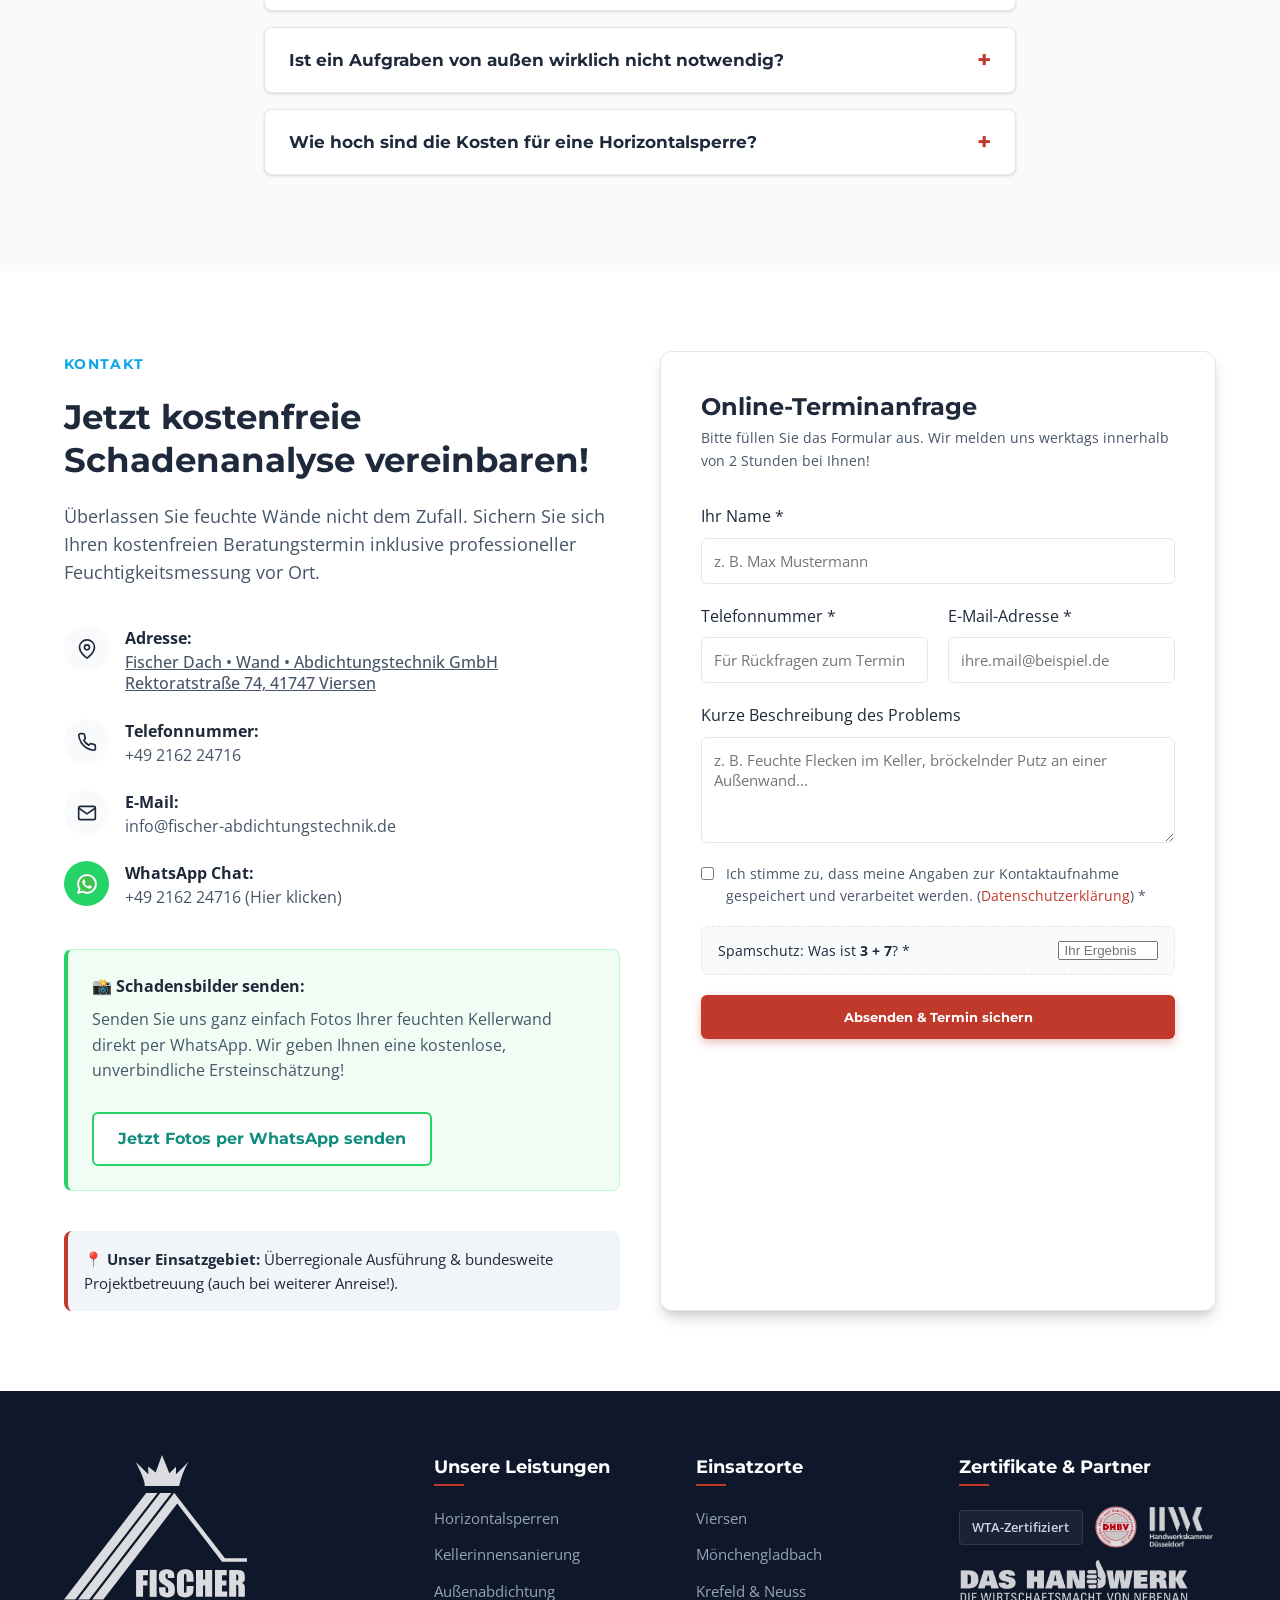
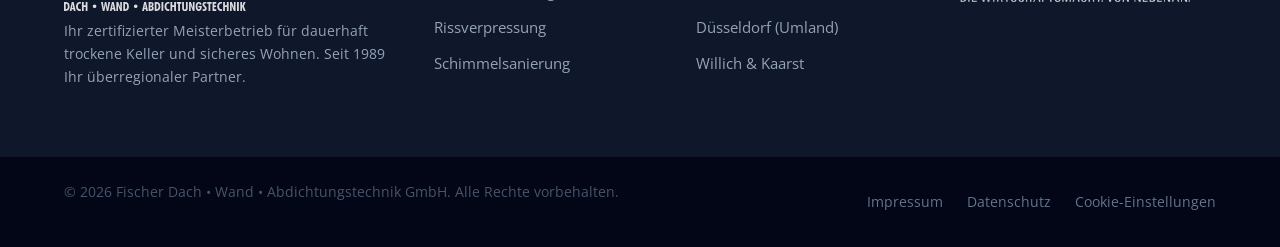
==== commit bf831ebb: "phrasing++" ====
--- a/index.html
+++ b/index.html
@@ -119,7 +119,7 @@
                         </div>
                         <div class="benefit-bullet">
                             <span class="bullet-icon">✓</span>
-                            <span><strong>Meisterbetrieb:</strong> Erstklassiges Know-how durch zertifizierte Fachkräfte</span>
+                            <span><strong>Meisterbetrieb:</strong> Erstklassiges Know-how durch dauerhaft geschulte Fachkräfte</span>
                         </div>
                     </div>
 
